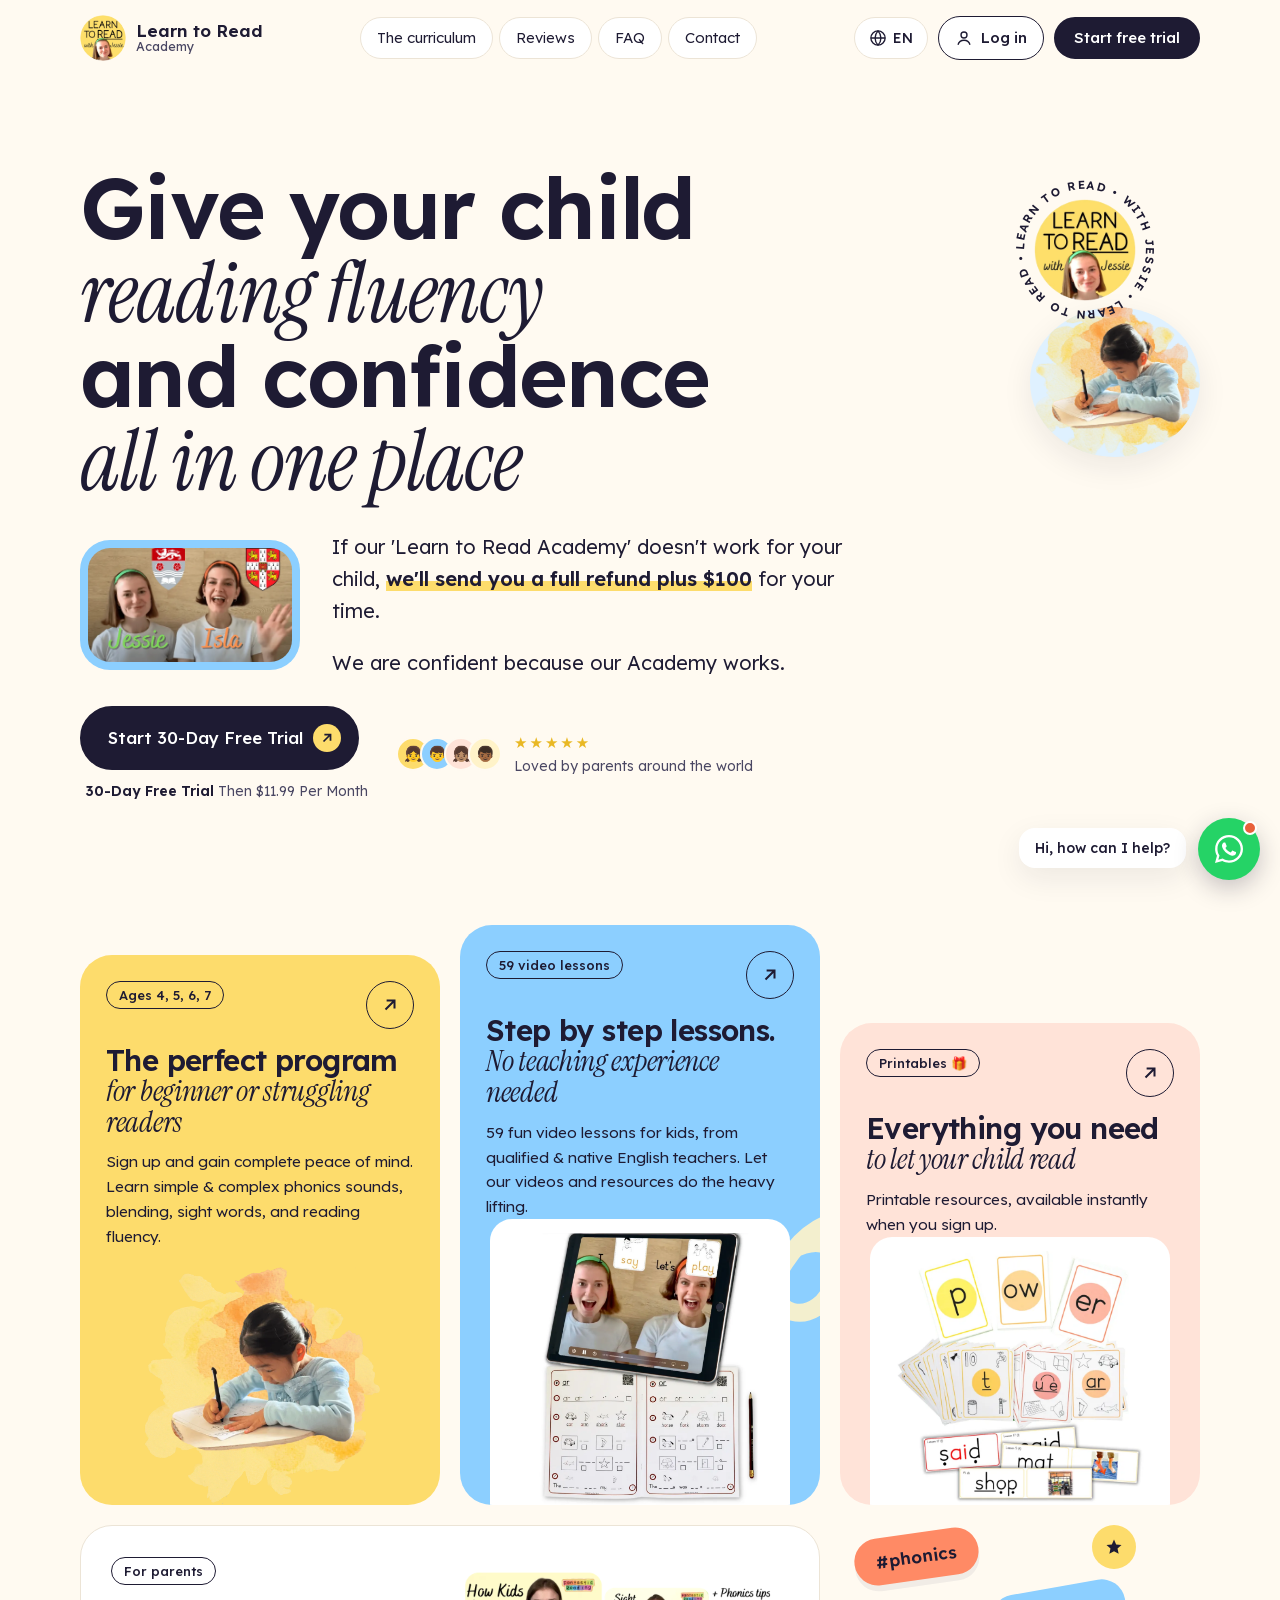
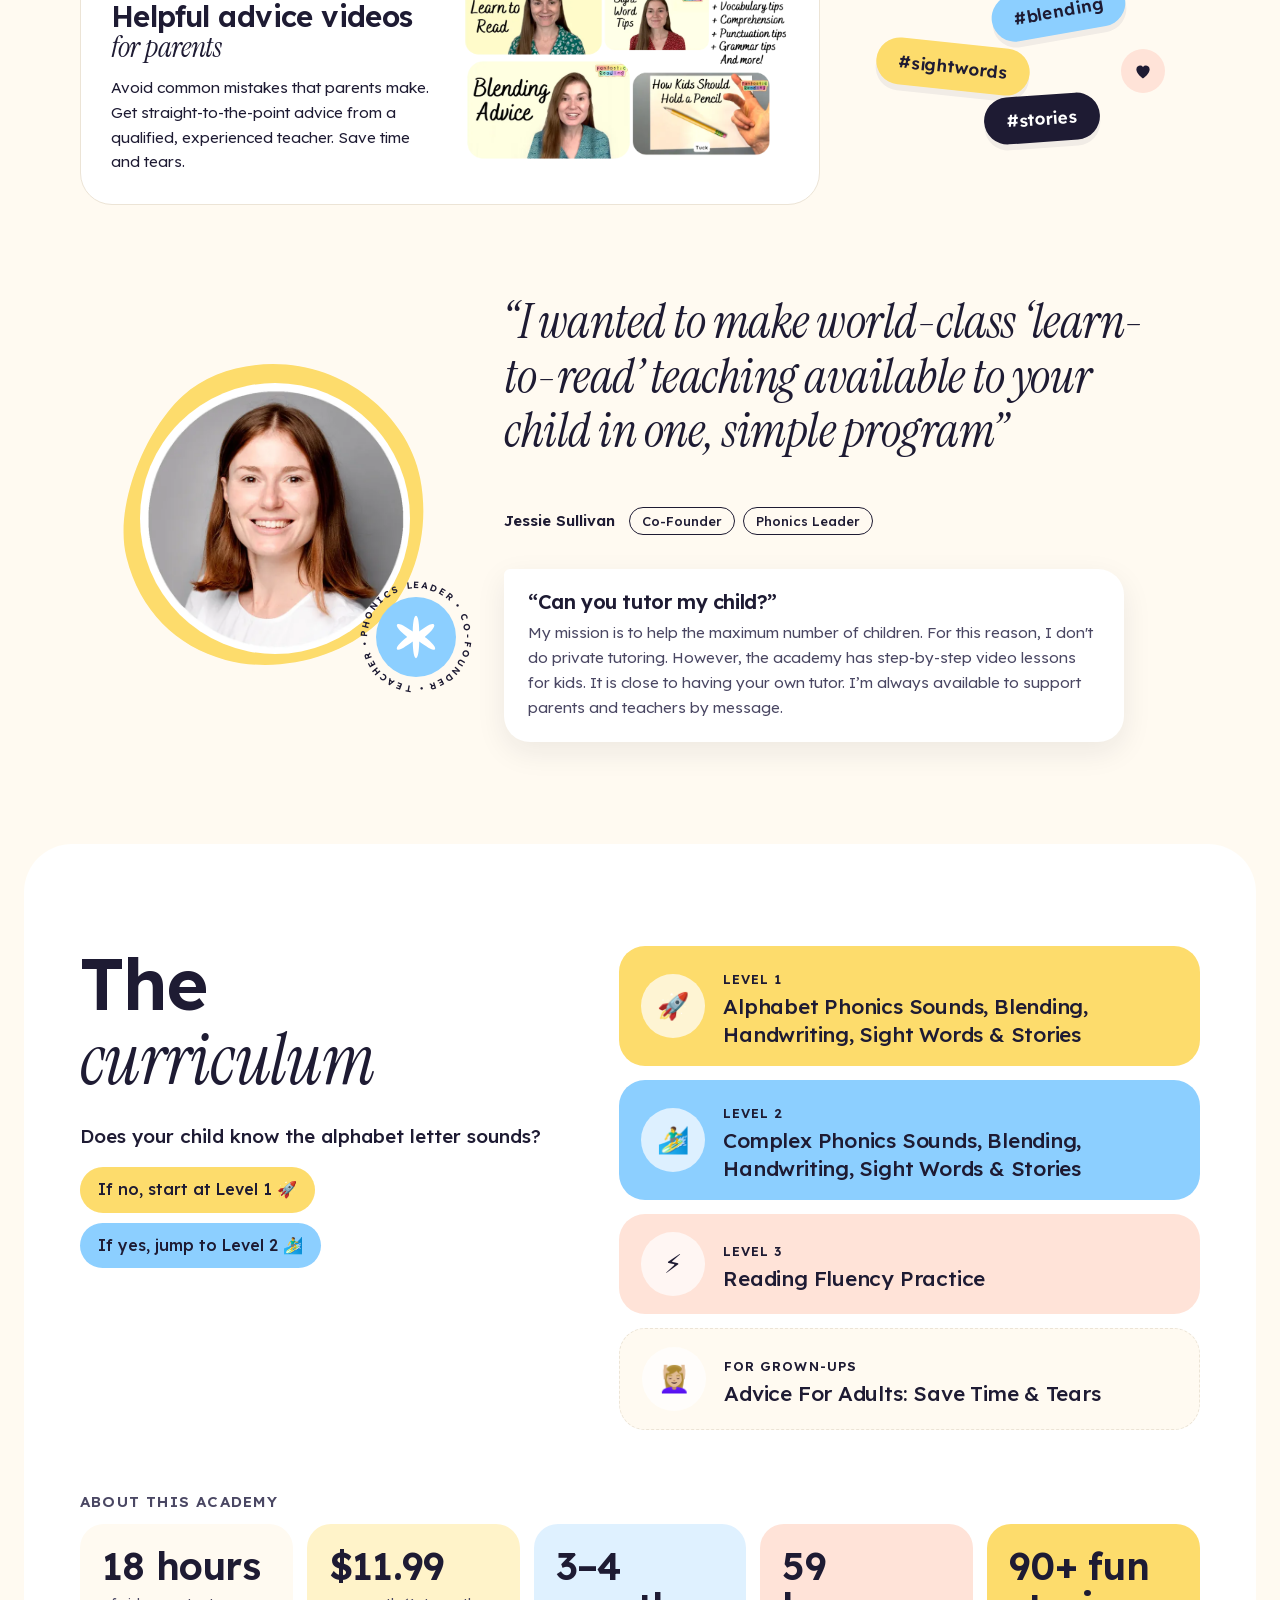
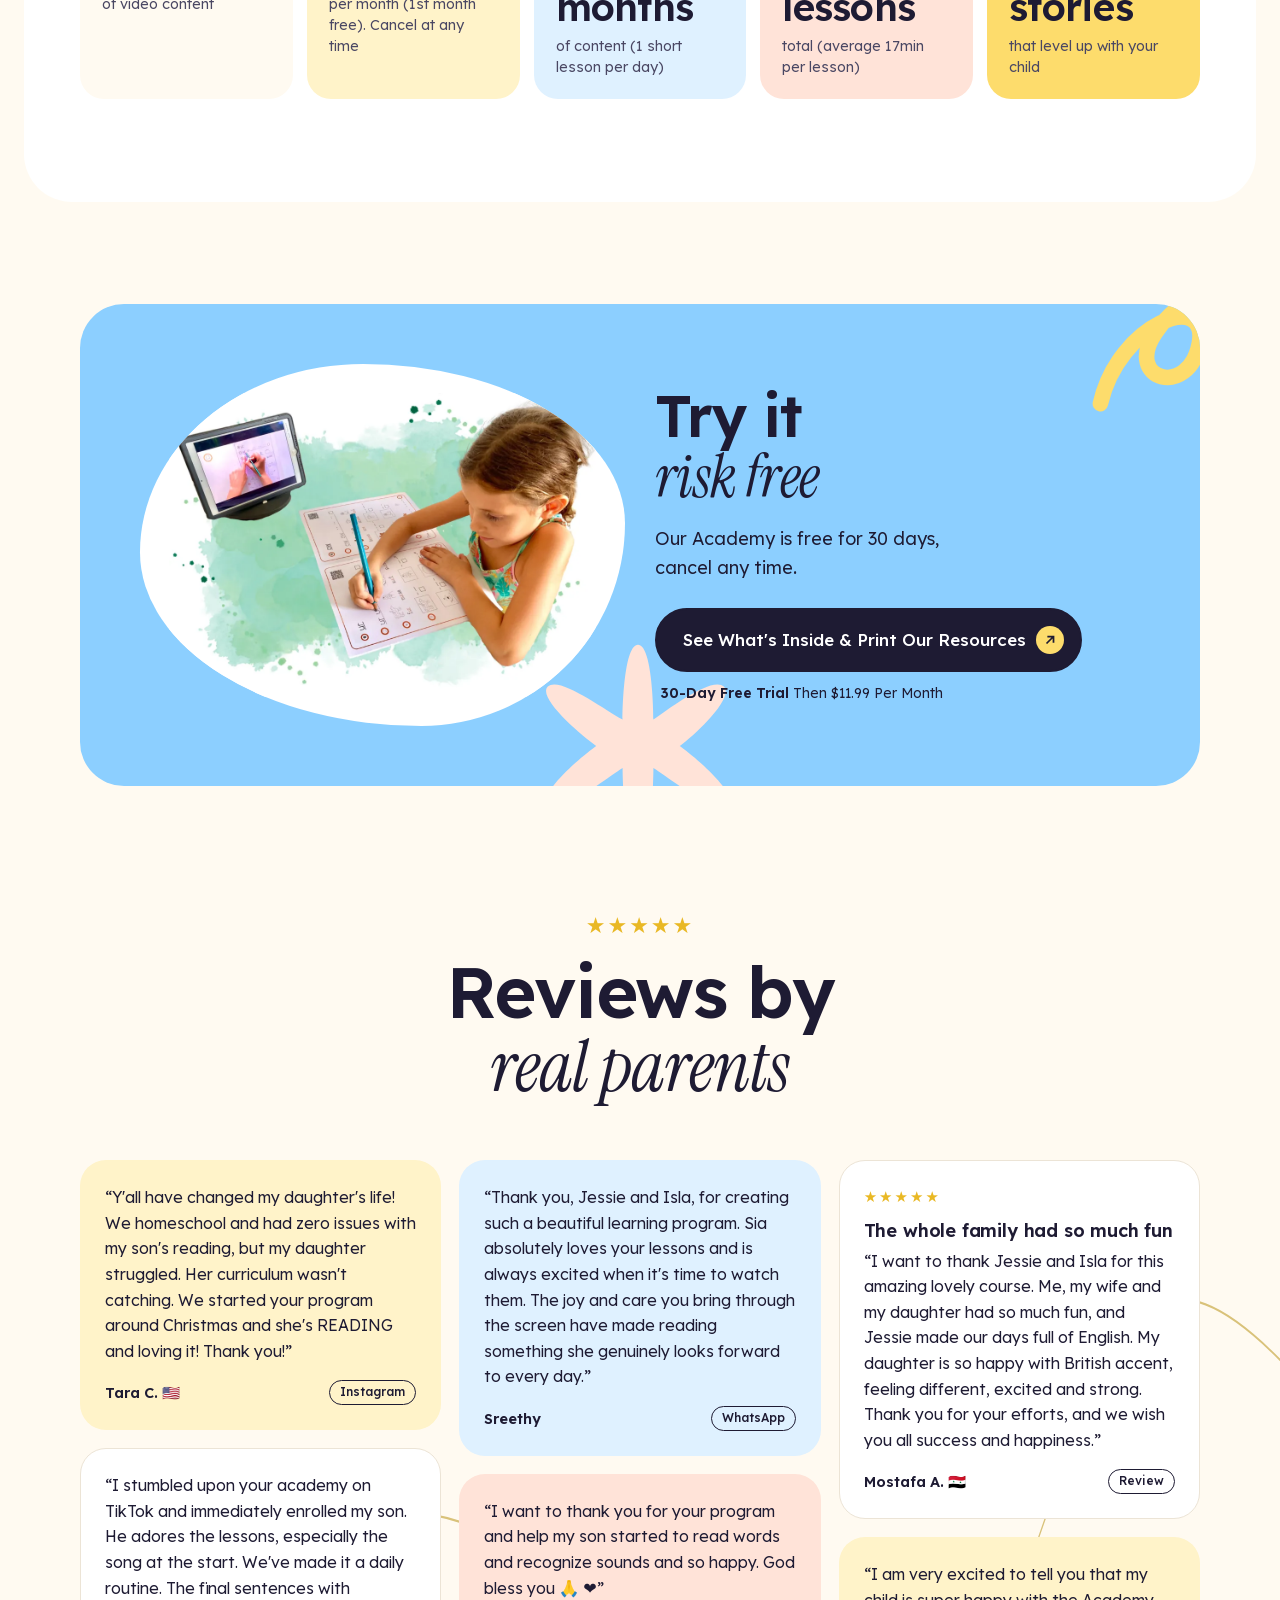
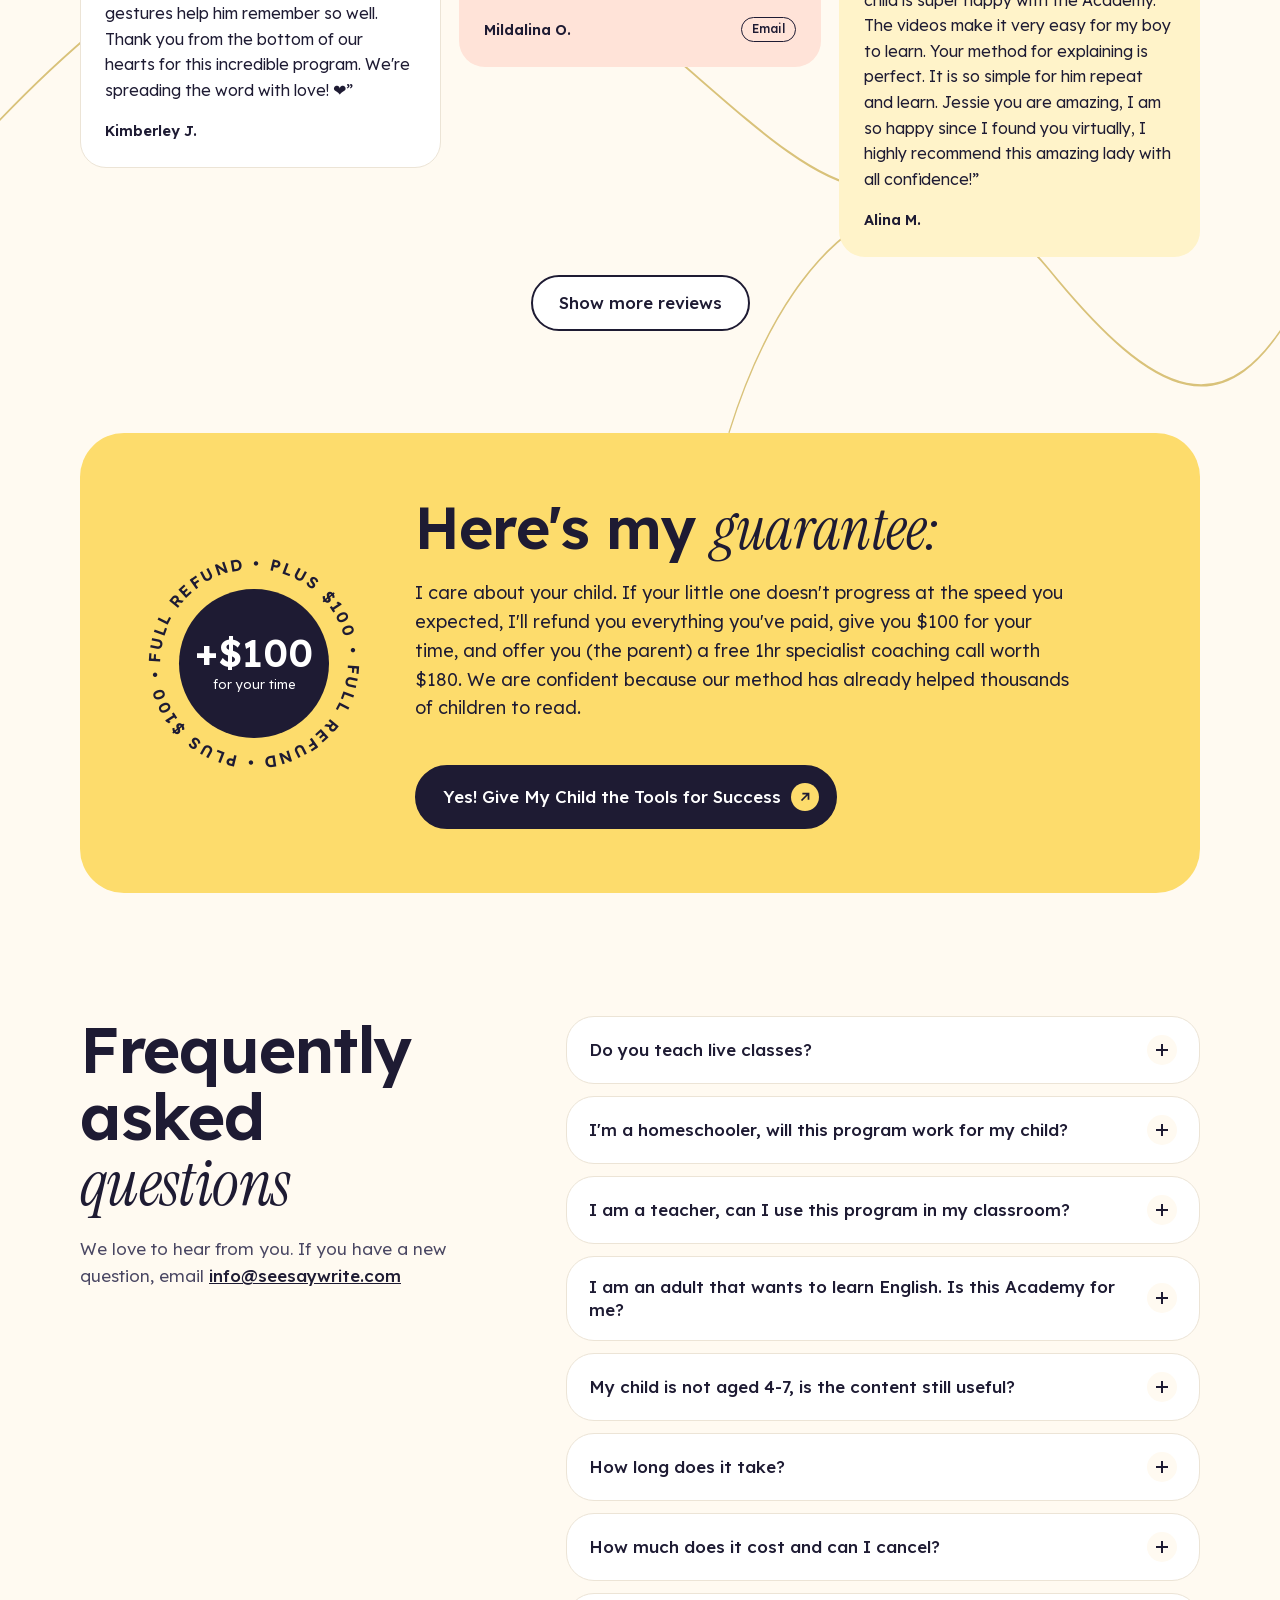
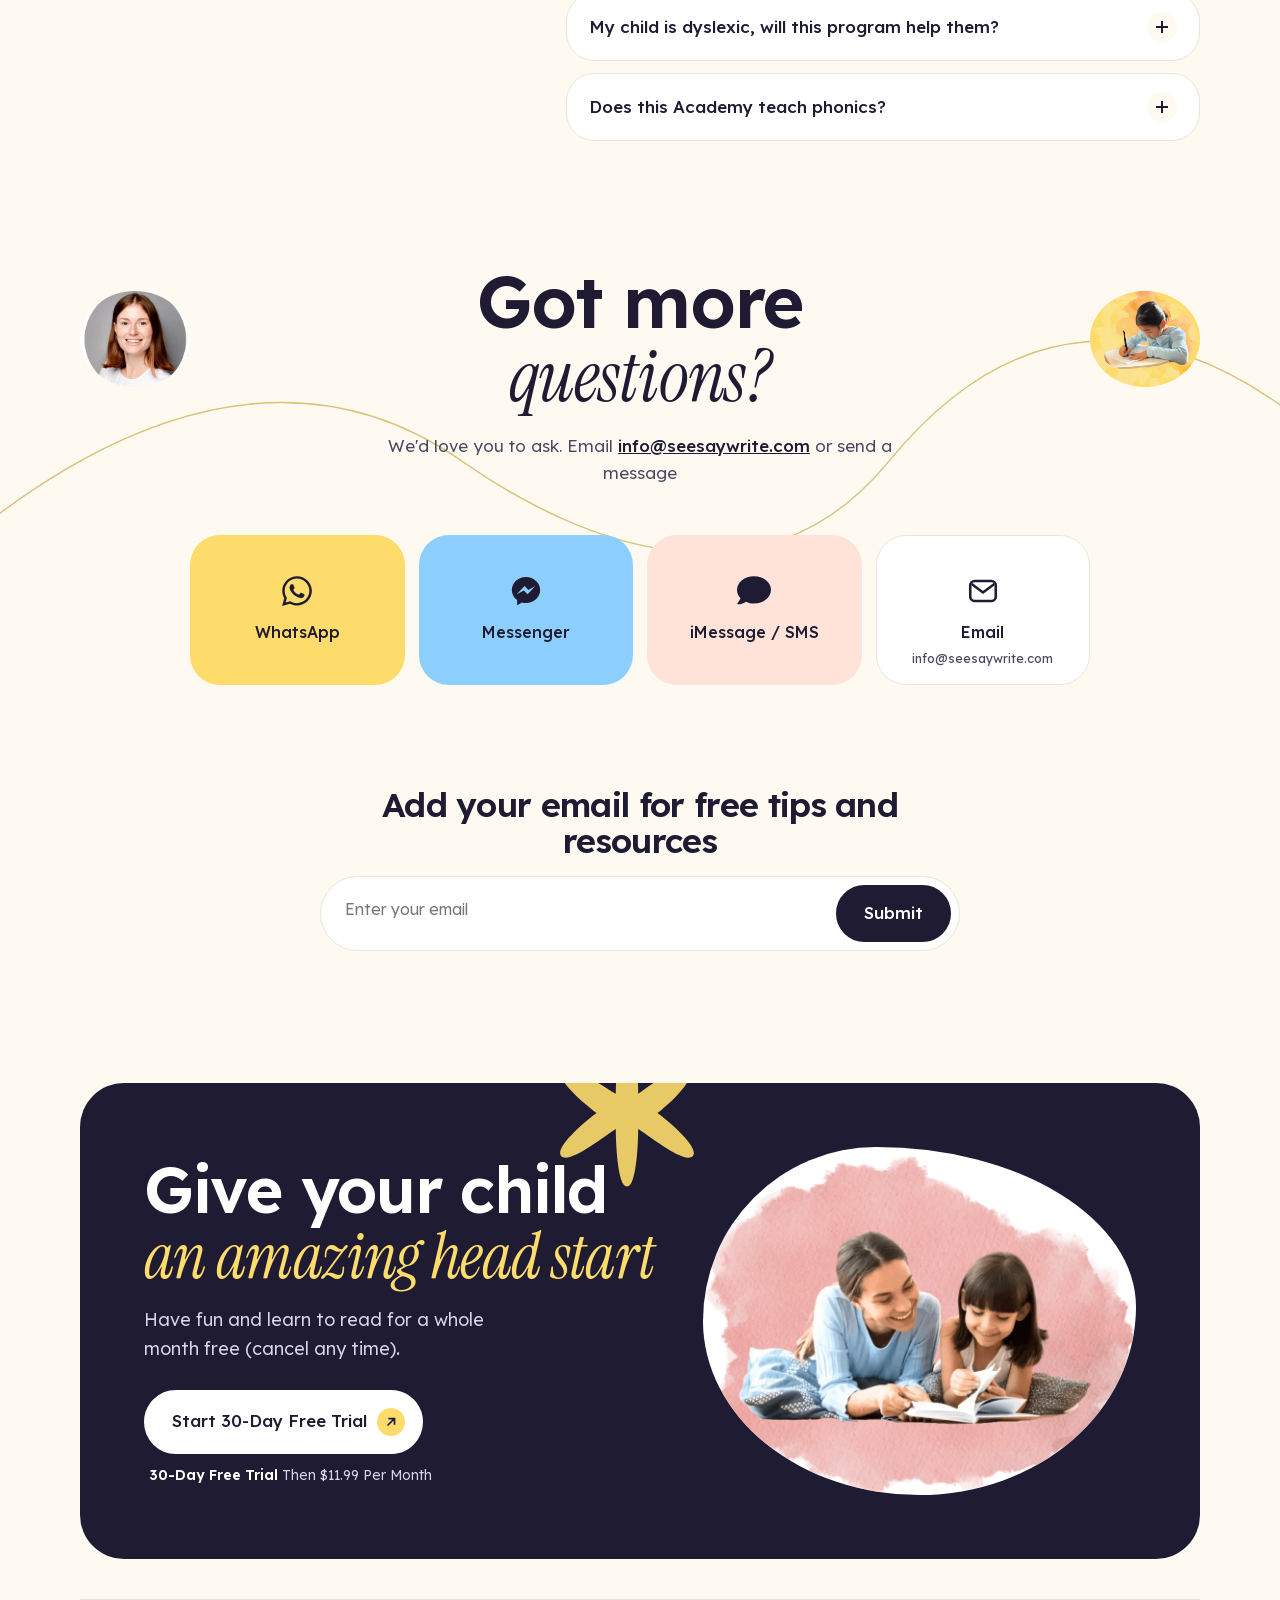
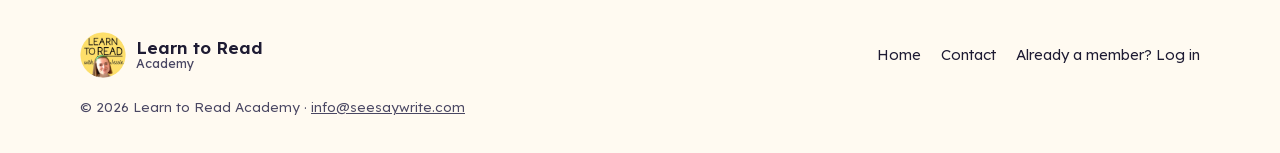
==== index.html @ a4d1771f "Remove the yellow star icon before the hero headline Co-Authored-By: Claude Opus 5.5 <noreply@anthro" ====
<!doctype html>
<html lang="en" dir="ltr">
<head>
  <meta charset="utf-8">
  <meta name="viewport" content="width=device-width, initial-scale=1, viewport-fit=cover">
  <title>The Learn to Read Academy | Learn to read with Jessie</title>
  <meta name="description" content="Give your child reading fluency and confidence all in one place. Step by step phonics video lessons for ages 4–7. 30-day free trial.">
  <link rel="canonical" href="https://www.learntoreadacademy.com/">
  <meta property="og:type" content="website">
  <meta property="og:site_name" content="Learn to Read Academy">
  <meta property="og:url" content="https://www.learntoreadacademy.com/">
  <meta property="og:title" content="The Learn to Read Academy">
  <meta property="og:description" content="Give your child reading fluency and confidence all in one place. 30-day free trial.">
  <meta property="og:image" content="https://www.learntoreadacademy.com/assets/img/og.png">
  <meta name="twitter:card" content="summary_large_image">
  <meta name="theme-color" content="#fddc6c">
  <link rel="icon" href="favicon.ico" sizes="any">
  <link rel="icon" href="assets/favicon-32.png" type="image/png" sizes="32x32">
  <link rel="icon" href="assets/favicon-64.png" type="image/png" sizes="64x64">
  <link rel="apple-touch-icon" href="assets/img/logo-180.png">

  <link rel="preconnect" href="https://fonts.googleapis.com">
  <link rel="preconnect" href="https://fonts.gstatic.com" crossorigin>
  <link rel="preload" href="assets/fonts/lexend-latin.woff2" as="font" type="font/woff2" crossorigin>
  <link rel="preload" href="assets/fonts/instrument-serif-latin-italic.woff2" as="font" type="font/woff2" crossorigin>
  <link rel="stylesheet" href="assets/css/fonts.css">
  <script>
    /* Hide the big headline for a moment until its fonts are ready, so it doesn't jump (max 1.2s). */
    (function () {
      var d = document.documentElement;
      if (!document.fonts || !document.fonts.load) return;
      d.classList.add("fonts-loading");
      var done = function () { d.classList.remove("fonts-loading"); };
      Promise.all([document.fonts.load('600 40px "Lexend"'), document.fonts.load('italic 400 40px "Instrument Serif"')]).then(done, done);
      setTimeout(done, 1200);
    })();
  </script>
  <link rel="stylesheet" href="assets/css/style.css">

  <script type="application/ld+json">
  {
    "@context": "https://schema.org",
    "@type": "Course",
    "name": "The Learn to Read Academy",
    "description": "Step by step phonics video lessons for beginner or struggling readers aged 4 to 7.",
    "provider": { "@type": "Organization", "name": "Learn to Read Academy", "sameAs": "https://www.learntoreadacademy.com" },
    "inLanguage": "en"
  }
  </script>

  <!-- Tolstoy video pop-up (same app key as on Thinkific) -->
  <script>window.tolstoyAppKey = "fcb0cee2-aa79-4c40-9593-32331de65729";</script>
  <script type="module" async src="https://widget.gotolstoy.com/we/widget.js"></script>
  <script type="text/javascript" nomodule async src="https://widget.gotolstoy.com/widget/widget.js"></script>
  <script type="module" src="https://play.gotolstoy.com/widget-v2/widget.js"></script>

  <script src="assets/js/i18n.js"></script>
</head>
<body>
  <a class="skip-link" href="#main" data-i18n="nav.skip">Skip to main content</a>

  <!-- ===================== HEADER ===================== -->
  <header class="site-header" id="top">
    <div class="wrap header-row">
      <a class="brand" href="./" aria-label="Learn to Read Academy, home">
        <img src="assets/img/logo.webp" alt="" width="46" height="46">
        <span class="brand-text">Learn to Read<small>Academy</small></span>
      </a>

      <nav class="main-nav" aria-label="Main">
        <a href="#curriculum" data-i18n="nav.curriculum">The curriculum</a>
        <a href="#reviews" data-i18n="nav.reviews">Reviews</a>
        <a href="#faq" data-i18n="nav.faq">FAQ</a>
        <a href="contact/" data-i18n="nav.contact">Contact</a>
      </nav>

      <div class="header-actions">
        <div class="lang" data-lang-picker>
          <button class="lang-btn" type="button" aria-haspopup="true" aria-expanded="false" aria-label="Change language">
            <svg viewBox="0 0 24 24" fill="none" stroke="currentColor" stroke-width="1.8" aria-hidden="true"><circle cx="12" cy="12" r="9.5"/><path d="M2.5 12h19M12 2.5c2.6 2.8 3.9 6 3.9 9.5s-1.3 6.7-3.9 9.5c-2.6-2.8-3.9-6-3.9-9.5s1.3-6.7 3.9-9.5z"/></svg>
            <span data-lang-current>EN</span>
          </button>
          <ul class="lang-menu" role="menu"></ul>
        </div>
        <a class="login-link" href="https://learntoreadacademy.thinkific.com/courses/take/learntoread" title="Already a member? Log in to your lessons">
          <svg viewBox="0 0 24 24" fill="none" stroke="currentColor" stroke-width="1.8" aria-hidden="true"><circle cx="12" cy="8" r="4"/><path d="M4 21c1.2-4 4.3-6 8-6s6.8 2 8 6"/></svg>
          <span data-i18n="nav.login">Log in</span>
        </a>
        <a class="btn btn-primary btn-sm btn-trial-header" href="https://learntoreadacademy.thinkific.com/cart/add_product/2456921?price_id=3251077" data-i18n="nav.trial">Start free trial</a>
        <button class="menu-toggle" type="button" aria-expanded="false" aria-controls="drawer" aria-label="Menu">
          <svg viewBox="0 0 24 24" fill="none" stroke="currentColor" stroke-width="2" stroke-linecap="round" aria-hidden="true"><path d="M4 7h16M4 12h16M4 17h10"/></svg>
        </button>
      </div>
    </div>
    <div class="drawer" id="drawer">
      <nav aria-label="Mobile">
        <a href="#curriculum" data-i18n="nav.curriculum">The curriculum</a>
        <a href="#reviews" data-i18n="nav.reviews">Reviews</a>
        <a href="#faq" data-i18n="nav.faq">FAQ</a>
        <a href="contact/" data-i18n="nav.contact">Contact</a>
        <a href="https://learntoreadacademy.thinkific.com/courses/take/learntoread" data-i18n="nav.loginLong">Already a member? Log in</a>
      </nav>
      <a class="btn btn-primary" href="https://learntoreadacademy.thinkific.com/cart/add_product/2456921?price_id=3251077" data-i18n="cta.trial">Start 30-Day Free Trial</a>
    </div>
  </header>

  <main id="main">
    <!-- ===================== HERO ===================== -->
    <section class="hero">
      <div class="wrap">
        <div class="hero-grid">
          <h1><span data-i18n-html="hero.title"><span class="line">Give your child</span> <span class="line"><em>reading fluency</em></span> <span class="line">and confidence</span> <span class="line"><em>all in one place</em></span></span></h1>
          <div class="hero-side">
            <div class="badge-rotate" aria-hidden="true">
              <svg class="ring" viewBox="0 0 150 150"><defs><path id="ringA" d="M75,75 m-61,0 a61,61 0 1,1 122,0 a61,61 0 1,1 -122,0"/></defs><text><textPath href="#ringA" textLength="380">Learn to read • with Jessie • Learn to read •</textPath></text></svg>
              <div class="core"><img src="assets/img/logo.webp" alt="" width="102" height="102"></div>
            </div>
            <div class="photo-oval"><img src="assets/img/girl-writing.webp" alt="" width="170" height="150" loading="lazy"></div>
          </div>
        </div>

        <div class="hero-intro">
          <div class="vsl-pill photo-only">
            <span class="inner"><img src="assets/img/jessie-isla.webp" alt="Jessie and Isla, your child's reading teachers" width="900" height="531"></span>
          </div>
          <div class="lead">
            <p data-i18n-html="hero.guarantee">If our 'Learn to Read Academy' doesn't work for your child, <strong>we'll send you a full refund plus $100</strong> for your time.</p>
            <p data-i18n="hero.confident">We are confident because our Academy works.</p>
          </div>
        </div>

        <div class="hero-cta">
          <div class="cta-block">
            <a class="btn btn-primary" href="https://learntoreadacademy.thinkific.com/cart/add_product/2456921?price_id=3251077">
              <span data-i18n="cta.trial">Start 30-Day Free Trial</span>
              <span class="arrow" aria-hidden="true"><svg viewBox="0 0 16 16" fill="none" stroke="currentColor" stroke-width="2"><path d="M4 12L12 4M5 4h7v7"/></svg></span>
            </a>
            <span class="cta-note" data-i18n-html="cta.price"><strong>30-Day Free Trial</strong> Then $11.99 Per Month</span>
          </div>
          <div class="trust">
            <div class="faces" aria-hidden="true"><span style="background:var(--sun)">👧</span><span style="background:var(--sky)">👦</span><span style="background:var(--coral-pale)">👧🏽</span><span style="background:var(--sun-pale)">👦🏾</span></div>
            <div><span class="stars" aria-label="5 stars">★★★★★</span><br><span data-i18n="hero.trust">Loved by parents around the world</span></div>
          </div>
        </div>
      </div>
    </section>

    <!-- ===================== FEATURES ===================== -->
    <section class="features" aria-label="What you get">
      <div class="wrap">
        <div class="cards">
          <article class="card card-sun">
            <div class="card-top">
              <span class="pill" data-i18n="cards.c1.pill">Ages 4, 5, 6, 7</span>
              <a class="circle-link" href="https://learntoreadacademy.thinkific.com/cart/add_product/2456921?price_id=3251077" aria-label="Start 30-Day Free Trial"><svg viewBox="0 0 16 16" fill="none" stroke="currentColor" stroke-width="1.8"><path d="M4 12L12 4M5 4h7v7"/></svg></a>
            </div>
            <div class="card-body">
              <h3 data-i18n-html="cards.c1.title">The perfect program <em>for beginner or struggling readers</em></h3>
              <p data-i18n="cards.c1.text">Sign up and gain complete peace of mind. Learn simple &amp; complex phonics sounds, blending, sight words, and reading fluency.</p>
            </div>
            <div class="card-img"><img src="assets/img/girl-writing.webp" alt="A girl practising her writing" width="300" height="300" loading="lazy" style="width:78%"></div>
          </article>

          <article class="card card-sky">
            <div class="card-top">
              <span class="pill" data-i18n="cards.c2.pill">59 video lessons</span>
              <a class="circle-link" href="https://learntoreadacademy.thinkific.com/cart/add_product/2456921?price_id=3251077" aria-label="Start 30-Day Free Trial"><svg viewBox="0 0 16 16" fill="none" stroke="currentColor" stroke-width="1.8"><path d="M4 12L12 4M5 4h7v7"/></svg></a>
            </div>
            <svg class="shape" viewBox="0 0 100 100" style="width:150px;inset-inline-end:-40px;bottom:150px;opacity:.9" aria-hidden="true"><path d="M8 92 C 22 30, 92 4, 84 46 S 26 74, 50 38 S 96 14, 98 4" fill="none" stroke="#fff3c9" stroke-width="12" stroke-linecap="round"/></svg>
            <div class="card-body">
              <h3 data-i18n-html="cards.c2.title">Step by step lessons. <em>No teaching experience needed</em></h3>
              <p data-i18n="cards.c2.text">59 fun video lessons for kids, from qualified &amp; native English teachers. Let our videos and resources do the heavy lifting.</p>
            </div>
            <div class="card-img framed"><img src="assets/img/product-ipad.webp" alt="A video lesson on an iPad with a printable workbook" width="320" height="320" loading="lazy" style="width:86%"></div>
          </article>

          <article class="card card-coral">
            <div class="card-top">
              <span class="pill" data-i18n="cards.c3.pill">Printables 🎁</span>
              <a class="circle-link" href="https://learntoreadacademy.thinkific.com/cart/add_product/2456921?price_id=3251077" aria-label="Start 30-Day Free Trial"><svg viewBox="0 0 16 16" fill="none" stroke="currentColor" stroke-width="1.8"><path d="M4 12L12 4M5 4h7v7"/></svg></a>
            </div>
            <div class="card-body">
              <h3 data-i18n-html="cards.c3.title">Everything you need <em>to let your child read</em></h3>
              <p data-i18n="cards.c3.text">Printable resources, available instantly when you sign up.</p>
            </div>
            <div class="card-img framed"><img src="assets/img/printables.webp" alt="Printable phonics flashcards" width="300" height="280" loading="lazy" style="width:82%"></div>
          </article>

          <article class="card card-wide">
            <div class="card-body">
              <span class="pill" data-i18n="cards.c4.pill">For parents</span>
              <h3 data-i18n-html="cards.c4.title">Helpful advice videos <em>for parents</em></h3>
              <p data-i18n="cards.c4.text">Avoid common mistakes that parents make. Get straight-to-the-point advice from a qualified, experienced teacher. Save time and tears.</p>
            </div>
            <div class="card-img"><img src="assets/img/parent-videos.webp" alt="Advice videos for parents from Jessie" width="460" height="270" loading="lazy"></div>
          </article>

          <div class="tags-panel" aria-hidden="true">
            <div class="tag-cloud">
              <span class="tag" style="background:var(--coral);top:8px;inset-inline-start:4%;transform:rotate(-8deg)" data-i18n="tags.phonics">#phonics</span>
              <span class="tag" style="background:var(--sky);top:62px;inset-inline-start:42%;transform:rotate(-10deg)" data-i18n="tags.blending">#blending</span>
              <span class="tag" style="background:var(--sun);top:118px;inset-inline-start:10%;transform:rotate(6deg)" data-i18n="tags.sight">#sightwords</span>
              <span class="tag" style="background:var(--ink);color:#fff;top:170px;inset-inline-start:40%;transform:rotate(-4deg)" data-i18n="tags.stories">#stories</span>
              <span class="dot" style="background:var(--sun);top:0;inset-inline-start:70%"><svg viewBox="0 0 24 24"><path d="M12 3l2.6 6 6.4.6-4.8 4.3 1.4 6.3L12 17l-5.6 3.2 1.4-6.3L3 9.6 9.4 9z" fill="#1e1b33"/></svg></span>
              <span class="dot" style="background:var(--coral-pale);top:124px;inset-inline-start:78%"><svg viewBox="0 0 24 24"><path d="M12 21s-8-5-8-11a4.5 4.5 0 0 1 8-2.8A4.5 4.5 0 0 1 20 10c0 6-8 11-8 11z" fill="#1e1b33"/></svg></span>
            </div>
          </div>
        </div>
      </div>
    </section>

    <!-- ===================== JESSIE ===================== -->
    <section class="section" style="padding-top:20px" aria-label="A word from Jessie">
      <div class="wrap">
        <div class="quote-wrap">
          <div class="quote-photo">
            <svg class="blob" viewBox="0 0 200 200" aria-hidden="true"><path fill="#fddc6c" d="M44 26c22-20 58-24 86-14s52 34 58 64-2 66-26 88-62 30-92 22S18 156 10 124 22 46 44 26z"/></svg>
            <img src="assets/img/jessie.webp" alt="Jessie Sullivan" width="300" height="300" loading="lazy">
            <div class="badge-rotate" aria-hidden="true">
              <svg class="ring" viewBox="0 0 150 150"><defs><path id="ringB" d="M75,75 m-61,0 a61,61 0 1,1 122,0 a61,61 0 1,1 -122,0"/></defs><text><textPath href="#ringB" textLength="380">Phonics leader • Co-founder • Teacher •</textPath></text></svg>
              <div class="core"><svg viewBox="0 0 100 100" width="46" height="46"><path d="M50 4c6 0 7 26 7 34 7-5 27-20 32-15s-13 22-20 27c7 5 27 22 22 27s-26-12-34-17c0 8-1 36-7 36s-7-28-7-36c-8 5-29 22-34 17s15-22 22-27C24 45 4 28 9 23s25 10 34 15c0-8 1-34 7-34z" fill="#fff"/></svg></div>
            </div>
          </div>
          <div>
            <blockquote>
              <p data-i18n="quote.text">“I wanted to make world-class ‘learn-to-read’ teaching available to your child in one, simple program”</p>
              <footer><strong>Jessie Sullivan</strong><span class="pill" data-i18n="quote.role1">Co-Founder</span><span class="pill" data-i18n="quote.role2">Phonics Leader</span></footer>
            </blockquote>
            <div class="bubble-card">
              <h3 data-i18n="tutor.q">“Can you tutor my child?”</h3>
              <p data-i18n="tutor.a">My mission is to help the maximum number of children. For this reason, I don't do private tutoring. However, the academy has step-by-step video lessons for kids. It is close to having your own tutor. I’m always available to support parents and teachers by message.</p>
            </div>
          </div>
        </div>
      </div>
    </section>

    <!-- ===================== CURRICULUM ===================== -->
    <section class="section curriculum" id="curriculum">
      <div class="wrap">
        <div class="curr-grid">
          <div>
            <div class="section-head start">
              <h2 data-i18n-html="curr.title">The <em>curriculum</em></h2>
            </div>
            <p class="choose" data-i18n="curr.question">Does your child know the alphabet letter sounds?</p>
            <div class="choose-chips">
              <span style="background:var(--sun)" data-i18n="curr.no">If no, start at Level 1 🚀</span>
              <span style="background:var(--sky)" data-i18n="curr.yes">If yes, jump to Level 2 🏄‍♂️</span>
            </div>
          </div>
          <ol class="levels" style="list-style:none;margin:0;padding:0">
            <li class="level level-1"><span class="emoji" aria-hidden="true">🚀</span><div><span class="lvl" data-i18n="curr.l1.tag">Level 1</span><h3 data-i18n="curr.l1">Alphabet Phonics Sounds, Blending, Handwriting, Sight Words &amp; Stories</h3></div></li>
            <li class="level level-2"><span class="emoji" aria-hidden="true">🏄‍♂️</span><div><span class="lvl" data-i18n="curr.l2.tag">Level 2</span><h3 data-i18n="curr.l2">Complex Phonics Sounds, Blending, Handwriting, Sight Words &amp; Stories</h3></div></li>
            <li class="level level-3"><span class="emoji" aria-hidden="true">⚡️</span><div><span class="lvl" data-i18n="curr.l3.tag">Level 3</span><h3 data-i18n="curr.l3">Reading Fluency Practice</h3></div></li>
            <li class="level level-4"><span class="emoji" aria-hidden="true">💆🏼‍♀️</span><div><span class="lvl" data-i18n="curr.l4.tag">For grown-ups</span><h3 data-i18n="curr.l4">Advice For Adults: Save Time &amp; Tears</h3></div></li>
          </ol>
        </div>

        <h3 class="stats-title" style="margin-top:clamp(40px,5vw,64px)" data-i18n="about.title">About this Academy</h3>
        <div class="stats" style="margin-top:0">
          <div class="stat"><b data-i18n="about.s1.big">18 hours</b><span data-i18n="about.s1.small">of video content</span></div>
          <div class="stat" style="background:var(--sun-pale)"><b data-i18n="about.s2.big">$11.99</b><span data-i18n="about.s2.small">per month (1st month free). Cancel at any time</span></div>
          <div class="stat" style="background:var(--sky-pale)"><b data-i18n="about.s3.big">3–4 months</b><span data-i18n="about.s3.small">of content (1 short lesson per day)</span></div>
          <div class="stat" style="background:var(--coral-pale)"><b data-i18n="about.s4.big">59 lessons</b><span data-i18n="about.s4.small">total (average 17min per lesson)</span></div>
          <div class="stat" style="background:var(--sun)"><b data-i18n="about.s5.big">90+ fun stories</b><span data-i18n="about.s5.small">that level up with your child</span></div>
        </div>
      </div>
    </section>

    <!-- ===================== RISK-FREE BANNER ===================== -->
    <section class="section">
      <div class="wrap">
        <div class="banner">
          <svg class="shape" viewBox="0 0 100 100" style="width:220px;inset-inline-start:40%;bottom:-70px" aria-hidden="true"><path d="M50 4c6 0 7 26 7 34 7-5 27-20 32-15s-13 22-20 27c7 5 27 22 22 27s-26-12-34-17c0 8-1 36-7 36s-7-28-7-36c-8 5-29 22-34 17s15-22 22-27C24 45 4 28 9 23s25 10 34 15c0-8 1-34 7-34z" fill="#ffe3d8"/></svg>
          <svg class="shape" viewBox="0 0 100 100" style="width:130px;inset-inline-end:-20px;top:-20px" aria-hidden="true"><path d="M8 92 C 22 30, 92 4, 84 46 S 26 74, 50 38 S 96 14, 98 4" fill="none" stroke="#fddc6c" stroke-width="12" stroke-linecap="round"/></svg>
          <div class="banner-img">
            <div class="mask"><img src="assets/img/girl-tablet.webp" alt="A girl doing a printable worksheet while watching a lesson" width="480" height="340" loading="lazy"></div>
          </div>
          <div>
            <h2 data-i18n-html="risk.title">Try it <em>risk free</em></h2>
            <p data-i18n="risk.text">Our Academy is free for 30 days, cancel any time.</p>
            <div class="cta-block">
              <a class="btn btn-primary" href="https://learntoreadacademy.thinkific.com/cart/add_product/2456921?price_id=3251077">
                <span data-i18n="risk.cta">See What's Inside &amp; Print Our Resources</span>
                <span class="arrow" aria-hidden="true"><svg viewBox="0 0 16 16" fill="none" stroke="currentColor" stroke-width="2"><path d="M4 12L12 4M5 4h7v7"/></svg></span>
              </a>
              <span class="cta-note" data-i18n-html="cta.price"><strong>30-Day Free Trial</strong> Then $11.99 Per Month</span>
            </div>
          </div>
        </div>
      </div>
    </section>

    <!-- ===================== REVIEWS ===================== -->
    <section class="section has-thread" id="reviews" style="padding-top:20px">
      <svg class="thread" viewBox="0 0 1440 700" preserveAspectRatio="none" aria-hidden="true"><path d="M-20 520 C 220 380, 420 340, 640 420 S 1000 640, 1120 470 S 1260 180, 1460 300"/><path d="M820 700 C 900 560, 1060 520, 1180 600 S 1380 700, 1460 620"/></svg>
      <div class="wrap">
        <div class="section-head">
          <span class="stars" style="font-size:22px" aria-label="5 stars">★★★★★</span>
          <h2 data-i18n-html="reviews.title" style="margin-top:10px">Reviews by <em>real parents</em></h2>
        </div>

        <div class="reviews-grid" id="reviewsGrid">
          <article class="review">
            <p>“Y'all have changed my daughter's life! We homeschool and had zero issues with my son's reading, but my daughter struggled. Her curriculum wasn't catching. We started your program around Christmas and she's READING and loving it! Thank you!”</p>
            <footer><strong>Tara C. 🇺🇸</strong><span class="pill via">Instagram</span></footer>
          </article>
          <article class="review">
            <p>“I stumbled upon your academy on TikTok and immediately enrolled my son. He adores the lessons, especially the song at the start. We've made it a daily routine. The final sentences with gestures help him remember so well. Thank you from the bottom of our hearts for this incredible program. We're spreading the word with love! ❤️”</p>
            <footer><strong>Kimberley J.</strong></footer>
          </article>
          <article class="review">
            <p>“Thank you, Jessie and Isla, for creating such a beautiful learning program. Sia absolutely loves your lessons and is always excited when it's time to watch them. The joy and care you bring through the screen have made reading something she genuinely looks forward to every day.”</p>
            <footer><strong>Sreethy</strong><span class="pill via">WhatsApp</span></footer>
          </article>
          <article class="review">
            <p>“I want to thank you for your program and help my son started to read words and recognize sounds and so happy. God bless you 🙏 ❤️”</p>
            <footer><strong>Mildalina O.</strong><span class="pill via">Email</span></footer>
          </article>
          <article class="review">
            <span class="stars" aria-label="5 stars">★★★★★</span>
            <h3>The whole family had so much fun</h3>
            <p>“I want to thank Jessie and Isla for this amazing lovely course. Me, my wife and my daughter had so much fun, and Jessie made our days full of English. My daughter is so happy with British accent, feeling different, excited and strong. Thank you for your efforts, and we wish you all success and happiness.”</p>
            <footer><strong>Mostafa A. 🇸🇾</strong><span class="pill via">Review</span></footer>
          </article>
          <article class="review">
            <p>“I am very excited to tell you that my child is super happy with the Academy. The videos make it very easy for my boy to learn. Your method for explaining is perfect. It is so simple for him repeat and learn. Jessie you are amazing, I am so happy since I found you virtually, I highly recommend this amazing lady with all confidence!”</p>
            <footer><strong>Alina M.</strong></footer>
          </article>
          <article class="review extra">
            <p>“I'm a parent and find the content extremely valuable for my 6-year-old daughter, who isn't reading independently yet. The materials are fantastic and very engaging for her. She has been making really good progress after watching the videos. I would definitely recommend it to my friends and other mothers with young children.”</p>
            <footer><strong>Jacq</strong><span class="pill via">Email</span></footer>
          </article>
          <article class="review extra">
            <span class="stars" aria-label="5 stars">★★★★★</span>
            <h3>Excellent support for parents</h3>
            <p>“I was struggling with my toddler 😫 and found this amazing resource which changed my way of teaching and helped my child to develop her language skills.”</p>
            <footer><strong>Mariyam B.</strong><span class="pill via">Review</span></footer>
          </article>
          <article class="review extra">
            <p>“Very easy to use. Kids love it. Saw a difference in a month after using your content. All of the content is of a high standard. Highly recommend all of them.”</p>
            <footer><strong>Amith Harikaran</strong></footer>
          </article>
          <article class="review extra">
            <p>“We've only been using the program for a couple of weeks and he's already making so much progress. Amazing value for money!”</p>
            <footer><strong>Feroz Khan</strong></footer>
          </article>
          <article class="review extra">
            <p>“Hello from Italy! 🇮🇹 I got your course for my 4 year old daughter. It is amazing! She is learning so much and she loves to watch Jessie and Isla every day.”</p>
            <footer><strong>Zia Ullah</strong></footer>
          </article>
          <article class="review extra">
            <p>“I love these videos! They are short, straight to the point, and very interesting. They teach kids about phonics, letters sounds. They are fun and it's a great excuse to let your child watch videos!”</p>
            <footer><strong>Reema</strong></footer>
          </article>
          <article class="review extra">
            <p>“These little lessons have done wonders for our daughters introduction to phonics, she engages so well with the lessons, they are really helping her get the hang of reading.”</p>
            <footer><strong>Stephen Dale</strong></footer>
          </article>
          <article class="review extra">
            <p>“Its one of the most awesome printables and very easy for the kids to follow. Im very happy to stumble upon Jessie. What more can a mother ask from the teacher. These ladies are my kids guru. Respect to them.”</p>
            <footer><strong>Arthie Viswanathan</strong></footer>
          </article>
          <article class="review extra">
            <p>“Super! A fun way to learn to read in English … (for my son and me)”</p>
            <footer><strong>Silvia Pereda</strong></footer>
          </article>
        </div>
        <div class="reviews-more">
          <button class="btn btn-light" type="button" id="moreReviews" aria-controls="reviewsGrid" aria-expanded="false" data-i18n="reviews.more">Show more reviews</button>
        </div>
        <p class="reviews-note" data-i18n="reviews.note" hidden>Reviews are shown in their original language.</p>
      </div>
    </section>

    <!-- ===================== GUARANTEE ===================== -->
    <section class="section" style="padding-top:0">
      <div class="wrap">
        <div class="guarantee">
          <div class="seal" aria-hidden="true">
            <svg class="ring" viewBox="0 0 150 150"><defs><path id="ringC" d="M75,75 m-64,0 a64,64 0 1,1 128,0 a64,64 0 1,1 -128,0"/></defs><text style="font-size:11px;font-weight:600;letter-spacing:.2em;fill:#1e1b33;font-family:Lexend,sans-serif"><textPath href="#ringC" textLength="398">FULL REFUND • PLUS $100 • FULL REFUND • PLUS $100 •</textPath></text></svg>
            <div class="core"><div><b>+$100</b><span data-i18n="guarantee.seal">for your time</span></div></div>
          </div>
          <div>
            <h2 data-i18n-html="guarantee.title">Here's my <em>guarantee:</em></h2>
            <p data-i18n="guarantee.text">I care about your child. If your little one doesn't progress at the speed you expected, I'll refund you everything you've paid, give you $100 for your time, and offer you (the parent) a free 1hr specialist coaching call worth $180. We are confident because our method has already helped thousands of children to read.</p>
            <a class="btn btn-primary" href="https://learntoreadacademy.thinkific.com/cart/add_product/2456921?price_id=3251077">
              <span data-i18n="guarantee.cta">Yes! Give My Child the Tools for Success</span>
              <span class="arrow" aria-hidden="true"><svg viewBox="0 0 16 16" fill="none" stroke="currentColor" stroke-width="2"><path d="M4 12L12 4M5 4h7v7"/></svg></span>
            </a>
          </div>
        </div>
      </div>
    </section>

    <!-- ===================== FAQ ===================== -->
    <section class="section" id="faq" style="padding-top:20px">
      <div class="wrap faq-grid">
        <div class="section-head start">
          <h2 data-i18n-html="faq.title">Frequently asked <em>questions</em></h2>
          <p data-i18n-html="faq.sub">We love to hear from you. If you have a new question, email <a href="mailto:info@seesaywrite.com">info@seesaywrite.com</a></p>
        </div>
        <div class="faq-list">
          <details><summary><span data-i18n="faq.q1">Do you teach live classes?</span><span class="plus" aria-hidden="true"><svg viewBox="0 0 14 14" stroke="currentColor" stroke-width="2"><path d="M7 1v12M1 7h12"/></svg></span></summary><div class="answer" data-i18n="faq.a1">The academy includes pre-recorded, clear, step-by-step lessons only. When your child follows the steps, it is like having a 1 to 1 tutor.</div></details>
          <details><summary><span data-i18n="faq.q2">I'm a homeschooler, will this program work for my child?</span><span class="plus" aria-hidden="true"><svg viewBox="0 0 14 14" stroke="currentColor" stroke-width="2"><path d="M7 1v12M1 7h12"/></svg></span></summary><div class="answer" data-i18n="faq.a2">Our best reviews are from parents that homeschool their kids. That's because they follow the program consistently and watch my advice videos. If you're a homeschooler, I'm here for you!</div></details>
          <details><summary><span data-i18n="faq.q3">I am a teacher, can I use this program in my classroom?</span><span class="plus" aria-hidden="true"><svg viewBox="0 0 14 14" stroke="currentColor" stroke-width="2"><path d="M7 1v12M1 7h12"/></svg></span></summary><div class="answer" data-i18n="faq.a3">Many schools are using it as a low-cost phonics program. It requires no planning for teachers. Some schools use it for interventions. If you follow the program, your students will learn to read or we will give your money back.</div></details>
          <details><summary><span data-i18n="faq.q4">I am an adult that wants to learn English. Is this Academy for me?</span><span class="plus" aria-hidden="true"><svg viewBox="0 0 14 14" stroke="currentColor" stroke-width="2"><path d="M7 1v12M1 7h12"/></svg></span></summary><div class="answer" data-i18n="faq.a4">The content is made for kids. It is also aimed at beginner readers. However, several adults have used our content to learn to read English. Many parents who speak English as an additional language have improved their reading skills by watching the lessons with their kids. I recommend using the free trial to see if it is for you.</div></details>
          <details><summary><span data-i18n="faq.q5">My child is not aged 4-7, is the content still useful?</span><span class="plus" aria-hidden="true"><svg viewBox="0 0 14 14" stroke="currentColor" stroke-width="2"><path d="M7 1v12M1 7h12"/></svg></span></summary><div class="answer" data-i18n="faq.a5">If your child is aged 8-10 and they cannot yet read and write in English, this Academy is for them. If your child is dyslexic, please read my other FAQ. Children aged 10+ may find the content is too young for them. Children aged 3 have benefited from our academy, but this is a little younger than national averages.</div></details>
          <details><summary><span data-i18n="faq.q6">How long does it take?</span><span class="plus" aria-hidden="true"><svg viewBox="0 0 14 14" stroke="currentColor" stroke-width="2"><path d="M7 1v12M1 7h12"/></svg></span></summary><div class="answer" data-i18n="faq.a6">We recommend your child completes one short lesson every day at the same time (kids love routine and consistency). If you follow this advice, a complete beginner reader will complete the whole academy within 3–4 months. However, every child is different and it's normal to return to some old lessons for revision and practice. Younger children (aged 4) will need more revision than older children (aged 6).</div></details>
          <details><summary><span data-i18n="faq.q7">How much does it cost and can I cancel?</span><span class="plus" aria-hidden="true"><svg viewBox="0 0 14 14" stroke="currentColor" stroke-width="2"><path d="M7 1v12M1 7h12"/></svg></span></summary><div class="answer" data-i18n="faq.a7">The first month is free, then after that it is $11.99 per month until you cancel. You can cancel at any time. It is very easy, and if you have any problems, we will help you cancel straight away.</div></details>
          <details><summary><span data-i18n="faq.q8">My child is dyslexic, will this program help them?</span><span class="plus" aria-hidden="true"><svg viewBox="0 0 14 14" stroke="currentColor" stroke-width="2"><path d="M7 1v12M1 7h12"/></svg></span></summary><div class="answer" data-i18n="faq.a8">It is very likely to help, however the best strategies for dyslexic children are tailored and personalised. Studies show that early intervention and additional support is crucial for dyslexic children. The earlier the support, the more impactful it is. Meta-studies show that early phonemic awareness and phonics instruction often helps dyslexic learners overcome their language processing issues, especially those that aren't severely affected. Our Academy gives crucial phonics and phonemic awareness instruction.</div></details>
          <details><summary><span data-i18n="faq.q9">Does this Academy teach phonics?</span><span class="plus" aria-hidden="true"><svg viewBox="0 0 14 14" stroke="currentColor" stroke-width="2"><path d="M7 1v12M1 7h12"/></svg></span></summary><div class="answer" data-i18n="faq.a9">Yes, our method teaches phonics directly. Each new sound is introduced one at a time, alongside blending skills. Knowledge is built sequentially. The latest research advises that children are taught using a mix of phonics and sight words (the best of both worlds).</div></details>
        </div>
      </div>
    </section>

    <!-- ===================== TALK TO US ===================== -->
    <section class="section talk" style="padding-top:20px">
      <svg class="thread" viewBox="0 0 1440 500" preserveAspectRatio="none" aria-hidden="true"><path d="M-20 260 C 200 120, 380 120, 520 200 S 860 340, 1000 200 S 1300 60, 1460 160"/></svg>
      <div class="wrap">
        <div class="talk-head">
          <div class="face" style="background:var(--sky)"><img src="assets/img/jessie.webp" alt="" loading="lazy" width="110" height="96"></div>
          <div class="section-head">
            <h2 data-i18n-html="talk.title">Got more <em>questions?</em></h2>
          </div>
          <div class="face" style="background:var(--sun)"><img src="assets/img/girl-writing.webp" alt="" loading="lazy" width="110" height="96"></div>
        </div>
        <p class="talk-sub" data-i18n-html="talk.sub">We'd love you to ask. Email <a href="mailto:info@seesaywrite.com">info@seesaywrite.com</a> or send a message</p>
        <div class="tiles">
          <a class="tile tile-wa" href="https://wa.me/447386895248?text=Hello!" target="_blank" rel="noopener">
            <svg viewBox="0 0 448 512" aria-hidden="true"><path fill="#1e1b33" d="M380.9 97.1C339 55.1 283.2 32 223.9 32c-122.4 0-222 99.6-222 222 0 39.1 10.2 77.3 29.6 111L0 480l117.7-30.9c32.4 17.7 68.9 27 106.1 27h.1c122.3 0 224.1-99.6 224.1-222 0-59.3-25.2-115-67.1-157zm-157 341.6c-33.2 0-65.7-8.9-94-25.7l-6.7-4-69.8 18.3L72 359.2l-4.4-7c-18.5-29.4-28.2-63.3-28.2-98.2 0-101.7 82.8-184.5 184.6-184.5 49.3 0 95.6 19.2 130.4 54.1 34.8 34.9 56.2 81.2 56.1 130.5 0 101.8-84.9 184.6-186.6 184.6zm101.2-138.2c-5.5-2.8-32.8-16.2-37.9-18-5.1-1.9-8.8-2.8-12.5 2.8-3.7 5.6-14.3 18-17.6 21.8-3.2 3.7-6.5 4.2-12 1.4-5.5-2.8-23.2-8.5-44.2-27.1-16.4-14.6-27.4-32.7-30.6-38.1-3.2-5.5-.3-8.4 2.4-11.2 2.5-2.5 5.5-6.4 8.3-9.6 2.8-3.2 3.7-5.5 5.5-9.3 1.9-3.7 1-6.9-.5-9.7-1.4-2.8-12.5-30.1-17.1-41.2-4.5-10.8-9.1-9.3-12.5-9.5-3.2-.2-6.9-.2-10.6-.2-3.7 0-9.7 1.4-14.8 6.9-5.1 5.6-19.4 19-19.4 46.3 0 27.3 19.9 53.7 22.6 57.4 2.8 3.7 39.1 59.7 94.8 83.8 13.2 5.8 23.5 9.2 31.5 11.8 13.3 4.2 25.4 3.6 35 2.2 10.7-1.6 32.8-13.4 37.4-26.4 4.6-13 4.6-24.1 3.2-26.4-1.3-2.5-5-3.9-10.5-6.6z"/></svg>
            WhatsApp
          </a>
          <a class="tile tile-ms" href="https://m.me/elliot.shimmin" target="_blank" rel="noopener">
            <svg viewBox="0 0 24 24" aria-hidden="true"><path fill="#1e1b33" d="M12 2.04c-5.5 0-10 4.14-10 9.22 0 2.9 1.46 5.5 3.75 7.15V22l3.41-1.87c.92.26 1.89.41 2.84.41 5.5 0 10-4.14 10-9.22s-4.5-9.28-10-9.28zm1.09 12.31l-2.58-2.75-5.05 2.75 5.55-5.89 2.63 2.75 5-2.75-5.55 5.89z"/></svg>
            Messenger
          </a>
          <a class="tile tile-sms" href="sms:+447386895248">
            <svg viewBox="0 0 512 512" aria-hidden="true"><path fill="#1e1b33" d="M256 32C114.6 32 0 125.1 0 240c0 47.6 19.9 91.2 52.9 126.3C38 405.7 7 439.1 6.5 439.6c-2.9 3.1-3.1 7.8-1.1 11.4 2.1 3.6 5.9 5.8 10 5.8 51.1 0 91.5-22.1 118.8-39.9 38 18.2 80 28.5 121.8 28.5 141.4 0 256-93.1 256-208S397.4 32 256 32z"/></svg>
            <span data-i18n="talk.sms">iMessage / SMS</span>
          </a>
          <a class="tile tile-mail" href="mailto:info@seesaywrite.com" data-copy-email="info@seesaywrite.com">
            <svg viewBox="0 0 24 24" fill="none" stroke="#1e1b33" stroke-width="1.8" aria-hidden="true"><rect x="3" y="5" width="18" height="14" rx="3"/><path d="M4 7l8 6 8-6"/></svg>
            <span data-i18n="talk.email">Email</span>
            <small class="tile-addr">info@seesaywrite.com</small>
          </a>
        </div>
      </div>
    </section>

    <!-- ===================== NEWSLETTER (shown only when an email service is set in assets/js/config.js) ===================== -->
    <section class="section" id="newsletter" style="padding-top:0" hidden>
      <div class="wrap">
        <div class="newsletter">
          <h2 data-i18n="news.title">Add your email for free tips and resources</h2>
          <form id="newsletterForm" novalidate>
            <label><span class="sr-only" data-i18n="news.label">Email (required)</span><input type="email" name="email" required autocomplete="email" placeholder="Enter your email" data-i18n-placeholder="news.placeholder"></label>
            <button class="btn btn-primary" type="submit" data-i18n="news.submit">Submit</button>
          </form>
          <p class="msg" role="status" aria-live="polite"></p>
        </div>
      </div>
    </section>

    <!-- ===================== FINAL CTA ===================== -->
    <section class="section" style="padding-top:0">
      <div class="wrap">
        <div class="final">
          <svg class="shape" viewBox="0 0 100 100" style="width:160px;inset-inline-end:44%;top:-50px;opacity:.9" aria-hidden="true"><path d="M50 4c6 0 7 26 7 34 7-5 27-20 32-15s-13 22-20 27c7 5 27 22 22 27s-26-12-34-17c0 8-1 36-7 36s-7-28-7-36c-8 5-29 22-34 17s15-22 22-27C24 45 4 28 9 23s25 10 34 15c0-8 1-34 7-34z" fill="#fddc6c"/></svg>
          <div>
            <h2 data-i18n-html="final.title">Give your child <em>an amazing head start</em></h2>
            <p data-i18n="final.text">Have fun and learn to read for a whole month free (cancel any time).</p>
            <div class="cta-block">
              <a class="btn btn-light" href="https://learntoreadacademy.thinkific.com/cart/add_product/2456921?price_id=3251077">
                <span data-i18n="cta.trial">Start 30-Day Free Trial</span>
                <span class="arrow" aria-hidden="true"><svg viewBox="0 0 16 16" fill="none" stroke="currentColor" stroke-width="2"><path d="M4 12L12 4M5 4h7v7"/></svg></span>
              </a>
              <span class="cta-note" data-i18n-html="cta.price"><strong>30-Day Free Trial</strong> Then $11.99 Per Month</span>
            </div>
          </div>
          <div class="final-img"><img src="assets/img/girl-laptop.webp" alt="A mum and her daughter reading a book together" width="460" height="370" loading="lazy"></div>
        </div>
      </div>
    </section>
  </main>

  <!-- ===================== FOOTER ===================== -->
  <footer class="site-footer">
    <div class="wrap">
      <div class="footer-row">
        <a class="brand" href="./"><img src="assets/img/logo.webp" alt="" width="46" height="46" loading="lazy"><span>Learn to Read<small>Academy</small></span></a>
        <ul class="footer-links">
          <li><a href="./" data-i18n="footer.home">Home</a></li>
          <li><a href="contact/" data-i18n="nav.contact">Contact</a></li>
          <li><a href="https://learntoreadacademy.thinkific.com/courses/take/learntoread" data-i18n="nav.loginLong">Already a member? Log in</a></li>
        </ul>
      </div>
      <p class="footer-small">© <span data-year>2026</span> Learn to Read Academy · <a href="mailto:info@seesaywrite.com">info@seesaywrite.com</a></p>
    </div>
  </footer>

  <script src="assets/js/config.js"></script>
  <script src="assets/js/main.js"></script>
</body>
</html>
---- assets/css/fonts.css ----
/* Fonts hosted on this site (Lexend + Instrument Serif from Google Fonts, SIL Open Font License).
   Self-hosting + preloading stops the headline "jumping" when the page first loads. */
/* latin-ext */
@font-face {
  font-family: 'Instrument Serif';
  font-style: italic;
  font-weight: 400;
  font-display: swap;
  src: url(../fonts/instrument-serif-latin-ext-italic.woff2) format('woff2');
  unicode-range: U+0100-02BA, U+02BD-02C5, U+02C7-02CC, U+02CE-02D7, U+02DD-02FF, U+0304, U+0308, U+0329, U+1D00-1DBF, U+1E00-1E9F, U+1EF2-1EFF, U+2020, U+20A0-20AB, U+20AD-20C4, U+2113, U+2C60-2C7F, U+A720-A7FF;
}
/* latin */
@font-face {
  font-family: 'Instrument Serif';
  font-style: italic;
  font-weight: 400;
  font-display: swap;
  src: url(../fonts/instrument-serif-latin-italic.woff2) format('woff2');
  unicode-range: U+0000-00FF, U+0131, U+0152-0153, U+02BB-02BC, U+02C6, U+02DA, U+02DC, U+0304, U+0308, U+0329, U+2000-206F, U+20AC, U+2122, U+2191, U+2193, U+2212, U+2215, U+FEFF, U+FFFD;
}
/* latin-ext */
@font-face {
  font-family: 'Instrument Serif';
  font-style: normal;
  font-weight: 400;
  font-display: swap;
  src: url(../fonts/instrument-serif-latin-ext-normal.woff2) format('woff2');
  unicode-range: U+0100-02BA, U+02BD-02C5, U+02C7-02CC, U+02CE-02D7, U+02DD-02FF, U+0304, U+0308, U+0329, U+1D00-1DBF, U+1E00-1E9F, U+1EF2-1EFF, U+2020, U+20A0-20AB, U+20AD-20C4, U+2113, U+2C60-2C7F, U+A720-A7FF;
}
/* latin */
@font-face {
  font-family: 'Instrument Serif';
  font-style: normal;
  font-weight: 400;
  font-display: swap;
  src: url(../fonts/instrument-serif-latin-normal.woff2) format('woff2');
  unicode-range: U+0000-00FF, U+0131, U+0152-0153, U+02BB-02BC, U+02C6, U+02DA, U+02DC, U+0304, U+0308, U+0329, U+2000-206F, U+20AC, U+2122, U+2191, U+2193, U+2212, U+2215, U+FEFF, U+FFFD;
}
/* vietnamese */
@font-face {
  font-family: 'Lexend';
  font-style: normal;
  font-weight: 300 600;
  font-display: swap;
  src: url(../fonts/lexend-vietnamese.woff2) format('woff2');
  unicode-range: U+0102-0103, U+0110-0111, U+0128-0129, U+0168-0169, U+01A0-01A1, U+01AF-01B0, U+0300-0301, U+0303-0304, U+0308-0309, U+0323, U+0329, U+1EA0-1EF9, U+20AB;
}
/* latin-ext */
@font-face {
  font-family: 'Lexend';
  font-style: normal;
  font-weight: 300 600;
  font-display: swap;
  src: url(../fonts/lexend-latin-ext.woff2) format('woff2');
  unicode-range: U+0100-02BA, U+02BD-02C5, U+02C7-02CC, U+02CE-02D7, U+02DD-02FF, U+0304, U+0308, U+0329, U+1D00-1DBF, U+1E00-1E9F, U+1EF2-1EFF, U+2020, U+20A0-20AB, U+20AD-20C4, U+2113, U+2C60-2C7F, U+A720-A7FF;
}
/* latin */
@font-face {
  font-family: 'Lexend';
  font-style: normal;
  font-weight: 300 600;
  font-display: swap;
  src: url(../fonts/lexend-latin.woff2) format('woff2');
  unicode-range: U+0000-00FF, U+0131, U+0152-0153, U+02BB-02BC, U+02C6, U+02DA, U+02DC, U+0304, U+0308, U+0329, U+2000-206F, U+20AC, U+2122, U+2191, U+2193, U+2212, U+2215, U+FEFF, U+FFFD;
}
---- assets/css/style.css ----
/* ==========================================================================
   Learn to Read Academy — site styles
   Palette is taken from the logo (sunshine yellow) plus coral and sky.
   Type: Lexend (designed for reading fluency) + Instrument Serif italic accents.
   Uses logical properties (margin-inline etc.) so Arabic (RTL) works.
   ========================================================================== */

:root {
  --ink: #1e1b33;
  --ink-soft: #4a4763;
  --cream: #fffaf1;
  --paper: #ffffff;
  --line: #ece4d6;

  --sun: #fddc6c;        /* logo yellow */
  --sun-pale: #fff3c9;
  --sun-deep: #e9b824;
  --coral: #ff8a65;
  --coral-pale: #ffe3d8;
  --coral-deep: #e8603a;
  --sky: #8ccfff;
  --sky-pale: #dff1ff;
  --sky-deep: #3a9be0;
  --thread: #d9c27a;     /* thin decorative lines */

  --radius-lg: 32px;
  --radius-md: 22px;
  --radius-pill: 999px;
  --shadow: 0 10px 30px rgba(30, 27, 51, 0.08);

  --font-sans: "Lexend", system-ui, -apple-system, "Segoe UI", Roboto, sans-serif;
  --font-serif: "Instrument Serif", Georgia, "Times New Roman", serif;

  --max: 1200px;
  --gutter: clamp(16px, 4vw, 40px);
  color-scheme: light;
}

/* Non-Latin scripts: swap in Noto families, no italic serif */
html[lang="ar"] { --font-sans: "Noto Sans Arabic", "Lexend", system-ui, sans-serif; }
html[lang="hi"] { --font-sans: "Noto Sans Devanagari", "Lexend", system-ui, sans-serif; }
html[lang="th"] { --font-sans: "Noto Sans Thai", "Lexend", system-ui, sans-serif; }
html[lang="ko"] { --font-sans: "Noto Sans KR", "Lexend", system-ui, sans-serif; }
html[lang="zh-Hant"] { --font-sans: "Noto Sans TC", "Lexend", system-ui, sans-serif; }
html[lang="zh-Hans"] { --font-sans: "Noto Sans SC", "Lexend", system-ui, sans-serif; }
html[lang="ja"] { --font-sans: "Noto Sans JP", "Lexend", system-ui, sans-serif; }
html[lang="bn"] { --font-sans: "Noto Sans Bengali", "Lexend", system-ui, sans-serif; }
html[lang="ru"] { --font-sans: "Lexend", "Noto Sans", system-ui, sans-serif; }
html[lang="ur"] { --font-sans: "Noto Nastaliq Urdu", "Noto Sans Arabic", system-ui, sans-serif; }
html[lang="ur"] body { line-height: 2.1; }
html[lang="ur"] h1, html[lang="ur"] h2, html[lang="ur"] h3 { line-height: 1.7; }
html[lang="ur"] :is(p, span, a, button, summary, li, .answer, .stat span, .chat-msg) { line-height: 2; }
html:is([lang="ar"], [lang="hi"], [lang="th"], [lang="ko"], [lang="zh-Hant"], [lang="zh-Hans"], [lang="ja"], [lang="bn"], [lang="ru"], [lang="ur"], [lang="vi"]) .serif,
html:is([lang="ar"], [lang="hi"], [lang="th"], [lang="ko"], [lang="zh-Hant"], [lang="zh-Hans"], [lang="ja"], [lang="bn"], [lang="ru"], [lang="ur"], [lang="vi"]) h1 em,
html:is([lang="ar"], [lang="hi"], [lang="th"], [lang="ko"], [lang="zh-Hant"], [lang="zh-Hans"], [lang="ja"], [lang="bn"], [lang="ru"], [lang="ur"], [lang="vi"]) h2 em,
html:is([lang="ar"], [lang="hi"], [lang="th"], [lang="ko"], [lang="zh-Hant"], [lang="zh-Hans"], [lang="ja"], [lang="bn"], [lang="ru"], [lang="ur"], [lang="vi"]) h3 em {
  font-family: var(--font-sans);
  font-style: normal;
  font-weight: 500;
  color: var(--coral-deep);
}

*, *::before, *::after { box-sizing: border-box; }
html { -webkit-text-size-adjust: 100%; scroll-behavior: smooth; scroll-padding-top: 90px; }
body {
  margin: 0;
  background: var(--cream);
  color: var(--ink);
  font-family: var(--font-sans);
  font-size: 17px;
  line-height: 1.6;
  font-weight: 350;
  overflow-x: hidden;
}
img { max-width: 100%; height: auto; display: block; }
a { color: inherit; }
button { font: inherit; color: inherit; }
h1, h2, h3 { margin: 0; font-weight: 600; letter-spacing: -0.02em; line-height: 1.05; }
h1 em, h2 em, h3 em, .serif {
  font-family: var(--font-serif);
  font-style: italic;
  font-weight: 400;
  letter-spacing: -0.01em;
}
p { margin: 0 0 1em; }
p:last-child { margin-bottom: 0; }
.sr-only { position: absolute !important; width: 1px; height: 1px; overflow: hidden; clip: rect(0 0 0 0); white-space: nowrap; }
.wrap { width: 100%; max-width: var(--max); margin-inline: auto; padding-inline: var(--gutter); }
:focus-visible { outline: 3px solid var(--sky-deep); outline-offset: 3px; border-radius: 8px; }

.skip-link { position: absolute; inset-inline-start: 12px; top: -60px; background: var(--ink); color: #fff; padding: 10px 16px; border-radius: 12px; z-index: 1000; text-decoration: none; }
.skip-link:focus { top: 12px; }

/* ---------- Buttons & pills ---------- */
.btn {
  display: inline-flex; align-items: center; justify-content: center; gap: 10px;
  padding: 16px 26px; border-radius: var(--radius-pill);
  font-weight: 500; font-size: 17px; line-height: 1.2; text-decoration: none;
  border: 2px solid var(--ink); cursor: pointer; transition: transform .15s ease, background .15s ease;
  text-align: center;
}
.btn:hover { transform: translateY(-2px); }
.btn-primary { background: var(--ink); color: #fff; }
.btn-primary .arrow { background: var(--sun); color: var(--ink); }
.btn-light { background: #fff; color: var(--ink); }
.btn-sm { padding: 10px 18px; font-size: 15px; }
.btn .arrow {
  width: 28px; height: 28px; border-radius: 50%; display: inline-grid; place-items: center; flex: none;
  margin-inline-end: -10px;
}
.btn .arrow svg { width: 14px; height: 14px; }
html[dir="rtl"] .arrow svg, html[dir="rtl"] .circle-link svg { transform: scaleX(-1); }

.cta-block { display: flex; flex-direction: column; align-items: flex-start; gap: 10px; }
.cta-note { font-size: 14px; color: var(--ink-soft); padding-inline-start: 6px; }
.cta-note strong { font-weight: 600; color: var(--ink); }

.pill {
  display: inline-flex; align-items: center; gap: 6px;
  padding: 4px 12px; border: 1.5px solid var(--ink); border-radius: var(--radius-pill);
  font-size: 13px; font-weight: 500; line-height: 1.4; background: transparent; white-space: nowrap;
}

.circle-link {
  width: 48px; height: 48px; border-radius: 50%; border: 1.5px solid var(--ink);
  display: inline-grid; place-items: center; flex: none; text-decoration: none; background: transparent;
  transition: background .15s ease, transform .15s ease;
}
.circle-link:hover { background: var(--ink); color: #fff; transform: rotate(-8deg); }
.circle-link svg { width: 18px; height: 18px; }

/* ---------- Header ---------- */
.site-header {
  position: sticky; top: 0; z-index: 50;
  background: rgba(255, 250, 241, 0.92);
  backdrop-filter: saturate(1.4) blur(10px); -webkit-backdrop-filter: saturate(1.4) blur(10px);
  border-bottom: 1px solid transparent; transition: border-color .2s;
}
.site-header.scrolled { border-bottom-color: var(--line); }
.header-row { display: flex; align-items: center; gap: 16px; min-height: 76px; }
.brand { display: flex; align-items: center; gap: 10px; text-decoration: none; font-weight: 600; font-size: 17px; line-height: 1.1; flex: none; }
.brand img { width: 46px; height: 46px; border-radius: 50%; }
.brand small { display: block; font-weight: 400; font-size: 12.5px; color: var(--ink-soft); }
.main-nav { display: flex; gap: 6px; margin-inline: auto; }
.main-nav a {
  text-decoration: none; padding: 8px 16px; border: 1.5px solid var(--line); border-radius: var(--radius-pill);
  font-size: 15px; background: #fff; transition: border-color .15s; white-space: nowrap;
}
.main-nav a:hover, .main-nav a[aria-current="page"] { border-color: var(--ink); }
.header-actions { display: flex; align-items: center; gap: 10px; flex: none; }
.login-link {
  display: inline-flex; align-items: center; gap: 8px; text-decoration: none;
  padding: 9px 16px; border-radius: var(--radius-pill); border: 1.5px solid var(--ink); font-size: 15px; font-weight: 500; background: #fff;
}
.login-link svg { width: 18px; height: 18px; }
.menu-toggle { display: none; width: 46px; height: 46px; border-radius: 50%; border: 1.5px solid var(--ink); background: #fff; cursor: pointer; place-items: center; }
.menu-toggle svg { width: 20px; height: 20px; }

/* Language picker */
.lang { position: relative; }
.lang-btn {
  display: inline-flex; align-items: center; gap: 6px; height: 42px; padding: 0 14px;
  border-radius: var(--radius-pill); border: 1.5px solid var(--line); background: #fff; cursor: pointer; font-size: 14px; font-weight: 500;
}
.lang-btn:hover { border-color: var(--ink); }
.lang-btn svg { width: 18px; height: 18px; }
.lang-menu {
  max-height: min(70vh, 560px); overflow-y: auto; overscroll-behavior: contain;
  position: absolute; inset-inline-end: 0; top: calc(100% + 8px); min-width: 200px; padding: 8px;
  background: #fff; border-radius: 18px; box-shadow: 0 16px 40px rgba(30,27,51,.16); border: 1px solid var(--line);
  list-style: none; margin: 0; display: none; z-index: 60;
}
.lang.open .lang-menu { display: block; }
.lang-menu button {
  width: 100%; display: flex; justify-content: space-between; align-items: center; gap: 12px;
  padding: 10px 14px; border: 0; background: none; border-radius: 12px; cursor: pointer; font-size: 16px; text-align: start;
}
.lang-menu button:hover, .lang-menu button[aria-current="true"] { background: var(--sun-pale); }
.lang-menu .code { font-size: 12px; color: var(--ink-soft); }

/* Mobile drawer */
.drawer { display: none; }

@media (max-width: 1100px) {
  .main-nav { display: none; }
  .menu-toggle { display: inline-grid; }
  .header-actions { margin-inline-start: auto; }
  .header-actions .btn-trial-header { display: none; }
  .drawer {
    display: block; position: fixed; inset: 76px 0 auto 0; background: var(--cream); z-index: 49;
    padding: 12px var(--gutter) 28px; border-bottom: 1px solid var(--line); box-shadow: 0 20px 30px rgba(30,27,51,.08);
    transform: translateY(-120%); visibility: hidden; transition: transform .25s ease, visibility .25s;
  }
  .drawer.open { transform: none; visibility: visible; }
  .drawer nav { display: grid; gap: 8px; }
  .drawer nav a { text-decoration: none; padding: 14px 20px; background: #fff; border: 1.5px solid var(--line); border-radius: var(--radius-pill); font-size: 17px; }
  .drawer .btn { width: 100%; margin-top: 12px; }
}
@media (max-width: 560px) {
  .brand-text { display: none; }
  .login-link span { display: none; }
  .login-link { padding: 0; width: 42px; height: 42px; justify-content: center; }
  .header-actions { gap: 8px; }
  .lang-btn { padding: 0 12px; }
}

/* ---------- Decorative ---------- */
.thread { position: absolute; pointer-events: none; z-index: 0; fill: none; stroke: var(--thread); stroke-width: 1.4; }
.shape { position: absolute; pointer-events: none; }
.badge-rotate { position: relative; width: 150px; height: 150px; flex: none; }
.badge-rotate .ring { position: absolute; inset: 0; animation: spin 22s linear infinite; }
.badge-rotate .ring text { font-size: 11.5px; font-weight: 600; letter-spacing: 0.24em; fill: var(--ink); text-transform: uppercase; font-family: "Lexend", sans-serif; }
.badge-rotate .core { position: absolute; inset: 24px; border-radius: 50%; overflow: hidden; display: grid; place-items: center; }
@keyframes spin { to { transform: rotate(360deg); } }
@media (prefers-reduced-motion: reduce) {
  .badge-rotate .ring { animation: none; }
  html { scroll-behavior: auto; }
  .btn:hover, .circle-link:hover { transform: none; }
}

.tag-cloud { position: relative; height: 230px; }
.tag {
  position: absolute; padding: 10px 22px; border-radius: var(--radius-pill); font-weight: 600; font-size: 17px; white-space: nowrap;
  box-shadow: 0 6px 0 rgba(30,27,51,.06);
}
.dot { position: absolute; width: 44px; height: 44px; border-radius: 50%; display: grid; place-items: center; }
.dot svg { width: 20px; height: 20px; }

/* ---------- Hero ---------- */
.hero { position: relative; padding-block: clamp(20px, min(4vw, 4.5vh), 56px) 40px; overflow: hidden; }
.hero .thread { inset: 0; width: 100%; height: 100%; }
/* the wavy lines live behind the reviews, not at the top of the page */
.has-thread { position: relative; overflow: hidden; }
.has-thread .thread { inset: 0; width: 100%; height: 100%; }
.has-thread > .wrap { position: relative; z-index: 1; }
.hero-grid { position: relative; z-index: 1; display: grid; grid-template-columns: 1fr auto; gap: 24px 40px; align-items: start; }
.hero h1 { font-size: clamp(40px, min(6.6vw, 10.4vh), 100px); line-height: 0.98; }
/* On computers/iPads the hero fills exactly the first screen, so the next section doesn't peek in */
@media (min-width: 861px) and (min-height: 600px) {
  .hero { min-height: calc(100vh - 76px); min-height: calc(100svh - 76px); display: flex; flex-direction: column; justify-content: center; padding-block: 20px 28px; }
  .hero > .wrap { width: 100%; }
}
/* English: keep 'Give your child' on one line */
html[lang="en"] .hero h1 [data-i18n-html] > .line:first-child { white-space: nowrap; }
/* Other languages have longer lines, so the heading is a touch smaller */
html:not([lang="en"]) .hero h1 { font-size: clamp(36px, min(5.9vw, 9.2vh), 92px); }
.hero h1 .line { display: block; }
.hero h1 [data-i18n-html] > .line:first-child { display: inline; }
html.i18n-loading body { opacity: 0; }
html.fonts-loading .hero h1, html.fonts-loading .contact-hero h1 { visibility: hidden; }
body { transition: opacity .15s ease; }
.hero h1 .star {
  display: inline-grid; place-items: center; width: 0.8em; height: 0.8em; border-radius: 50%;
  background: var(--sun); vertical-align: 0.04em; margin-inline-end: 0.15em;
}
.hero h1 .star svg { width: 52%; height: 52%; }
.hero-side { display: flex; flex-direction: column; align-items: center; gap: 12px; padding-top: 8px; }
.hero-side .photo-oval { width: 170px; height: 150px; border-radius: 50%; overflow: hidden; background: var(--sky-pale); margin-top: -30px; margin-inline-start: 60px; box-shadow: var(--shadow); }
.hero-side .photo-oval img { width: 100%; height: 100%; object-fit: cover; }

.hero-intro { position: relative; z-index: 1; display: grid; grid-template-columns: auto 1fr; gap: 24px 32px; align-items: center; margin-top: clamp(18px, 3.2vh, 36px); max-width: 900px; }
.vsl-pill {
  position: relative; width: 210px; height: 120px; border-radius: 50%; background: var(--sky); padding: 10px;
  border: 0; cursor: pointer; display: block;
}
.vsl-pill .inner { display: block; width: 100%; height: 100%; border-radius: 50%; overflow: hidden; }
/* Jessie & Isla photo: soft rounded rectangle (the oval doubled up with the photo's edge) */
.vsl-pill.photo-only { width: 220px; height: auto; aspect-ratio: 900 / 531; border-radius: 30px; padding: 8px; }
.vsl-pill.photo-only .inner { border-radius: 22px; }
.vsl-pill.photo-only img { object-position: 50% 50%; }
.vsl-pill img { width: 100%; height: 100%; object-fit: cover; object-position: 50% 30%; }
.vsl-pill .play {
  position: absolute; inset-inline-start: -6px; top: 4px; width: 54px; height: 54px; border-radius: 50%;
  background: var(--coral); display: grid; place-items: center; box-shadow: 0 6px 16px rgba(232,96,58,.35); transition: transform .15s;
}
.vsl-pill:hover .play { transform: scale(1.08); }
.vsl-pill.no-video, .vsl-pill.photo-only { cursor: default; }
.vsl-pill.no-video .play { display: none; }
.vsl-pill .play svg { width: 18px; height: 18px; margin-inline-start: 3px; }
html[dir="rtl"] .vsl-pill .play svg { transform: scaleX(-1); margin-inline-start: 0; margin-inline-end: 3px; }
.vsl-label { position: absolute; bottom: -12px; inset-inline-end: -4px; background: #fff; border: 1.5px solid var(--ink); border-radius: var(--radius-pill); padding: 3px 12px; font-size: 13px; font-weight: 500; white-space: nowrap; }
.hero-intro .lead { font-size: clamp(17px, 1.6vw, 20px); max-width: 520px; }
.hero-intro .lead strong { font-weight: 600; background: linear-gradient(transparent 60%, var(--sun) 60%); }
.hero-cta { position: relative; z-index: 1; display: flex; flex-wrap: wrap; align-items: center; gap: 16px 28px; margin-top: clamp(18px, 3vh, 30px); }
.trust { display: flex; align-items: center; gap: 12px; font-size: 14px; color: var(--ink-soft); }
.trust .faces { display: flex; }
.trust .faces span { width: 34px; height: 34px; border-radius: 50%; border: 2px solid var(--cream); margin-inline-start: -10px; display: grid; place-items: center; font-size: 15px; }
.trust .faces span:first-child { margin-inline-start: 0; }
.stars { color: var(--sun-deep); letter-spacing: 2px; font-size: 15px; }

@media (max-width: 860px) {
  .hero-grid { grid-template-columns: 1fr; }
  .hero-side { flex-direction: row; justify-content: flex-start; position: absolute; inset-inline-end: -10px; top: -10px; padding: 0; }
  .hero-side .photo-oval { display: none; }
  .badge-rotate { width: 112px; height: 112px; }
  .badge-rotate .core { inset: 18px; }
  .hero h1 { padding-top: 96px; }
  .hero-intro { grid-template-columns: 1fr; margin-top: 28px; }
  .vsl-pill { width: 180px; height: 104px; }
  .vsl-pill.photo-only { width: 200px; height: auto; }
}
@media (max-width: 560px) {
  .hero-side { display: none; }
  .hero h1 { padding-top: 0; font-size: min(40px, 8.4vw); }
  .hero-intro { margin-top: 22px; gap: 18px; }
  .hero-intro .lead { font-size: 16.5px; }
  .hero-cta { margin-top: 20px; }
  .vsl-pill { width: 160px; height: 92px; }
  .vsl-pill.photo-only { width: 150px; height: auto; padding: 6px; border-radius: 24px; }
  .vsl-pill.photo-only .inner { border-radius: 18px; }
  .hero { padding-top: 14px; padding-bottom: 28px; }
  .hero-intro { margin-top: 16px; gap: 14px; }
  .hero-intro .lead p { margin-bottom: 0.6em; }
  .hero-cta { margin-top: 14px; gap: 12px 20px; }
  .trust { gap: 10px; font-size: 13.5px; }
}

/* ---------- Feature cards ---------- */
.features { position: relative; padding-block: 24px 70px; }
.cards { display: grid; grid-template-columns: repeat(12, 1fr); gap: 20px; align-items: end; }
.card {
  position: relative; overflow: hidden; border-radius: var(--radius-lg); padding: 26px 26px 0;
  display: flex; flex-direction: column; min-height: 420px;
}
.card h3 { font-size: clamp(25px, 2.3vw, 31px); margin: 16px 0 12px; }
.card h3 em { display: block; }
.card p { font-size: 15.5px; color: var(--ink); max-width: 36ch; }
.card .card-top { display: flex; justify-content: space-between; align-items: flex-start; gap: 12px; position: relative; z-index: 2; }
.card .card-body { position: relative; z-index: 2; }
.card .card-img { margin-top: auto; position: relative; z-index: 1; padding-top: 16px; }
.card .card-img img { margin-inline: auto; }
.card .card-img.framed { background: #fff; border-radius: 22px 22px 0 0; padding: 14px 14px 0; margin-inline: 4px; }
.card .card-img.framed img { width: 100% !important; }
.card-sun { background: var(--sun); grid-column: span 4; min-height: 470px; }
.card-sky { background: var(--sky); grid-column: span 4; min-height: 520px; }
.card-coral { background: var(--coral-pale); grid-column: span 4; min-height: 440px; }
.card-wide {
  grid-column: span 8; background: var(--paper); min-height: 0; padding: 30px; border: 1.5px solid var(--line);
  display: grid; grid-template-columns: 1fr 1fr; gap: 24px; align-items: center;
}
.card-wide .card-img { margin: 0; padding: 0; }
.card-wide .card-img img { border-radius: 18px; }
.tags-panel { grid-column: span 4; align-self: stretch; }
.card .shape { z-index: 1; }

@media (max-width: 960px) {
  .card-sun, .card-sky, .card-coral { grid-column: span 6; min-height: 0; }
  .card-coral { grid-column: span 12; display: grid; grid-template-columns: 1fr 1fr; align-items: end; padding-bottom: 26px; }
  .card-coral .card-img { padding: 0; }
  .card-wide { grid-column: span 12; }
  .tags-panel { grid-column: span 12; }
}
@media (max-width: 640px) {
  .cards { gap: 14px; }
  .card-sun, .card-sky, .card-coral { grid-column: span 12; }
  .card-coral { display: flex; padding-bottom: 0; align-items: stretch; }
  .card-wide { grid-template-columns: 1fr; padding: 24px; }
  .card { padding: 22px 22px 0; border-radius: 26px; }
  .card-wide { padding: 22px; }
  .tag-cloud { height: 190px; }
  .tag { font-size: 15px; padding: 8px 18px; }
}

/* ---------- Section heads ---------- */
section { position: relative; }
.section { padding-block: clamp(56px, 8vw, 110px); }
.section-head { text-align: center; max-width: 760px; margin: 0 auto clamp(32px, 5vw, 56px); position: relative; z-index: 1; }
.section-head h2 { font-size: clamp(38px, 5.6vw, 72px); }
.section-head h2 em { display: block; }
.section-head p { margin-top: 18px; font-size: 17px; color: var(--ink-soft); }
.section-head.start { text-align: start; margin-inline: 0; }

/* ---------- Jessie quote ---------- */
.quote-wrap { display: grid; grid-template-columns: auto 1fr; gap: clamp(28px, 5vw, 70px); align-items: center; max-width: 1060px; margin-inline: auto; }
.quote-photo { position: relative; width: clamp(220px, 28vw, 330px); aspect-ratio: 1; }
.quote-photo .blob { position: absolute; inset: 0; }
.quote-photo img { position: absolute; inset: 9%; width: 82%; height: 82%; object-fit: cover; border-radius: 50%; }
.quote-photo .badge-rotate { position: absolute; inset-inline-end: -36px; bottom: -14px; width: 120px; height: 120px; }
.quote-photo .badge-rotate .core { inset: 20px; background: var(--sky); }
blockquote { margin: 0; }
blockquote p { font-family: var(--font-serif); font-style: italic; font-size: clamp(30px, 3.8vw, 50px); line-height: 1.12; letter-spacing: -0.01em; }
html:is([lang="ar"], [lang="hi"], [lang="th"], [lang="ko"], [lang="zh-Hant"], [lang="zh-Hans"], [lang="ja"], [lang="bn"], [lang="ru"], [lang="ur"], [lang="vi"]) blockquote p { font-family: var(--font-sans); font-style: normal; font-size: clamp(24px, 3vw, 36px); line-height: 1.35; }
blockquote footer { margin-top: 20px; display: flex; flex-wrap: wrap; gap: 8px; align-items: center; font-size: 15px; }
blockquote footer strong { font-weight: 600; margin-inline-end: 6px; }
.bubble-card {
  margin-top: 34px; background: #fff; border-radius: 26px; border-start-start-radius: 6px; padding: 22px 24px; box-shadow: var(--shadow); max-width: 620px;
}
.bubble-card h3 { font-size: 20px; margin-bottom: 8px; }
.bubble-card p { font-size: 15.5px; color: var(--ink-soft); }
@media (max-width: 760px) {
  .quote-wrap { grid-template-columns: 1fr; justify-items: center; text-align: center; }
  blockquote footer { justify-content: center; }
  .bubble-card { text-align: start; }
}

/* ---------- Curriculum ---------- */
.curriculum { background: #fff; border-radius: 48px; margin-inline: clamp(8px, 2vw, 24px); overflow: hidden; }
.curr-grid { display: grid; grid-template-columns: 0.9fr 1.1fr; gap: clamp(28px, 5vw, 64px); align-items: start; }
.curr-grid .section-head { margin-bottom: 24px; }
.choose { font-size: 19px; font-weight: 500; margin-bottom: 16px; }
.choose-chips { display: flex; flex-wrap: wrap; gap: 10px; }
.choose-chips span { padding: 10px 18px; border-radius: var(--radius-pill); font-size: 16px; font-weight: 500; }
.levels { display: grid; gap: 14px; counter-reset: lvl; }
.level {
  display: grid; grid-template-columns: 64px 1fr; gap: 18px; align-items: center;
  border-radius: 26px; padding: 18px 22px;
}
.level .emoji { width: 64px; height: 64px; border-radius: 50%; background: rgba(255,255,255,.7); display: grid; place-items: center; font-size: 26px; }
.level .lvl { font-size: 13px; font-weight: 600; letter-spacing: .08em; text-transform: uppercase; }
.level h3 { font-size: clamp(18px, 1.8vw, 21px); font-weight: 500; letter-spacing: -0.01em; line-height: 1.3; margin-top: 2px; }
.level-1 { background: var(--sun); }
.level-2 { background: var(--sky); }
.level-3 { background: var(--coral-pale); }
.level-4 { background: var(--cream); border: 1.5px dashed var(--line); }

.stats { display: grid; grid-template-columns: repeat(5, 1fr); gap: 14px; margin-top: clamp(36px, 5vw, 56px); }
.stats-title { font-size: 15px; font-weight: 600; text-transform: uppercase; letter-spacing: .08em; margin-bottom: 14px; color: var(--ink-soft); }
.stat { background: var(--cream); border-radius: 24px; padding: 22px; }
.stat b { display: block; font-size: clamp(28px, 3vw, 38px); font-weight: 600; letter-spacing: -0.02em; line-height: 1.1; }
.stat span { display: block; font-size: 14.5px; color: var(--ink-soft); margin-top: 6px; line-height: 1.45; }
@media (max-width: 860px) {
  .curr-grid { grid-template-columns: 1fr; }
  .stats { grid-template-columns: repeat(2, 1fr); }
  .stats .stat:last-child { grid-column: 1 / -1; }
  .curriculum { border-radius: 32px; }
}
@media (max-width: 420px) {
  .level { grid-template-columns: 48px 1fr; padding: 16px; gap: 14px; }
  .level .emoji { width: 48px; height: 48px; font-size: 21px; }
  .stat { padding: 18px; }
}

/* ---------- Big CTA banner ---------- */
.banner {
  position: relative; overflow: hidden; background: var(--sky); border-radius: 44px;
  display: grid; grid-template-columns: 1fr 1fr; gap: 30px; align-items: center; padding: clamp(28px, 5vw, 60px);
}
.banner h2 { font-size: clamp(36px, 4.6vw, 62px); }
.banner h2 em { display: block; }
.banner p { font-size: 18px; margin-top: 16px; max-width: 30ch; }
.banner .cta-block { margin-top: 26px; }
.banner .cta-note { color: var(--ink); }
.banner-img { position: relative; z-index: 1; }
.banner-img .mask { overflow: hidden; background: #fff; border-radius: 46% 54% 42% 58% / 52% 44% 56% 48%; padding: 6%; }
.banner .shape { z-index: 0; }
.banner > div { position: relative; z-index: 1; }
@media (max-width: 860px) {
  .banner { grid-template-columns: 1fr; border-radius: 32px; }
  .banner-img { order: -1; max-width: 440px; }
}

/* ---------- Reviews ---------- */
.reviews-grid { columns: 3 300px; column-gap: 18px; }
.review {
  break-inside: avoid; margin-bottom: 18px; border-radius: 26px; padding: 24px; background: #fff; position: relative;
  border: 1.5px solid var(--line);
}
.review:nth-child(5n+1) { background: var(--sun-pale); border-color: transparent; }
.review:nth-child(5n+3) { background: var(--sky-pale); border-color: transparent; }
.review:nth-child(5n+4) { background: var(--coral-pale); border-color: transparent; }
.review .stars { display: block; margin-bottom: 10px; }
.review h3 { font-size: 18px; font-weight: 600; margin-bottom: 6px; letter-spacing: -0.01em; line-height: 1.3; }
.review p { font-size: 16px; line-height: 1.6; }
.review footer { display: flex; align-items: center; justify-content: space-between; gap: 10px; margin-top: 16px; font-size: 14.5px; }
.review footer strong { font-weight: 600; }
.review .via { font-size: 12px; padding: 3px 10px; }
.reviews-grid .review.extra { display: none; }
.reviews-grid.show-all .review.extra { display: block; }
.reviews-more { display: flex; justify-content: center; margin-top: 18px; }
.reviews-note { text-align: center; font-size: 13px; color: var(--ink-soft); margin-top: 16px; }

/* ---------- Guarantee ---------- */
.guarantee {
  position: relative; overflow: hidden; background: var(--sun); border-radius: 44px; padding: clamp(28px, 5vw, 64px);
  display: grid; grid-template-columns: auto 1fr; gap: clamp(24px, 4vw, 56px); align-items: center;
}
.guarantee h2 { font-size: clamp(36px, 4.6vw, 60px); margin-bottom: 18px; }
.guarantee p { font-size: 18px; max-width: 60ch; }
.guarantee .btn { margin-top: 24px; }
.seal { position: relative; width: clamp(160px, 18vw, 220px); aspect-ratio: 1; }
.seal .ring { position: absolute; inset: 0; animation: spin 30s linear infinite; }
.seal .core { position: absolute; inset: 16%; border-radius: 50%; background: var(--ink); color: #fff; display: grid; place-items: center; text-align: center; padding: 10px; }
.seal .core b { display: block; font-size: clamp(26px, 3vw, 38px); line-height: 1; font-weight: 600; }
.seal .core span { display: block; font-size: 13px; margin-top: 4px; line-height: 1.3; }
@media (max-width: 760px) {
  .guarantee { grid-template-columns: 1fr; border-radius: 32px; }
}

/* ---------- FAQ ---------- */
.faq-grid { display: grid; grid-template-columns: 0.8fr 1.2fr; gap: clamp(28px, 5vw, 64px); align-items: start; }
.faq-grid .section-head { position: sticky; top: 110px; }
.faq-grid .section-head h2 { font-size: clamp(40px, 5vw, 66px); }
.faq-grid .section-head p a { color: var(--ink); font-weight: 500; }
.faq-list { display: grid; gap: 12px; }
.faq-list details { background: #fff; border: 1.5px solid var(--line); border-radius: 28px; transition: border-color .15s; }
.faq-list details[open] { border-color: var(--ink); }
.faq-list summary {
  list-style: none; cursor: pointer; display: flex; justify-content: space-between; align-items: center; gap: 16px;
  padding: 18px 22px; font-weight: 500; font-size: 17px; line-height: 1.4;
}
.faq-list summary::-webkit-details-marker { display: none; }
.faq-list summary .plus { width: 30px; height: 30px; border-radius: 50%; flex: none; display: grid; place-items: center; background: var(--cream); transition: transform .2s, background .2s; }
.faq-list details[open] summary .plus { transform: rotate(45deg); background: var(--sun); }
.faq-list summary .plus svg { width: 14px; height: 14px; }
.faq-list .answer { padding: 0 22px 20px; color: var(--ink-soft); font-size: 16px; }
@media (max-width: 860px) {
  .faq-grid { grid-template-columns: 1fr; }
  .faq-grid .section-head { position: static; text-align: center; margin-inline: auto; }
  .faq-grid .section-head .cta-block { align-items: center; }
}

/* ---------- Talk to us ---------- */
.talk { position: relative; overflow: hidden; }
.talk .thread { inset: 0; width: 100%; height: 100%; }
.talk-head { position: relative; z-index: 1; display: flex; justify-content: center; align-items: center; gap: clamp(12px, 3vw, 40px); }
.talk-head .face { width: clamp(70px, 9vw, 110px); aspect-ratio: 1.15; border-radius: 50%; overflow: hidden; flex: none; }
.talk-head .face img { width: 100%; height: 100%; object-fit: cover; }
.talk-head .section-head { margin-bottom: 0; }
.talk-sub { text-align: center; position: relative; z-index: 1; color: var(--ink-soft); margin: 18px auto 0; max-width: 540px; }
.talk-sub a { color: var(--ink); font-weight: 500; }
.tiles { position: relative; z-index: 1; display: grid; grid-template-columns: repeat(4, 1fr); gap: 14px; margin: clamp(28px, 4vw, 48px) auto 0; max-width: 900px; }
.tile {
  border-radius: 30px; padding: 26px 16px; text-decoration: none; display: flex; flex-direction: column; align-items: center; justify-content: center; gap: 12px;
  position: relative; min-height: 150px;
  font-weight: 500; font-size: 16px; transition: transform .15s; text-align: center;
}
.tile:hover { transform: translateY(-4px); }
.tile svg { width: 34px; height: 34px; }
.tile-wa { background: var(--sun); }
.tile-ms { background: var(--sky); }
.tile-sms { background: var(--coral-pale); }
.tile-mail { background: #fff; border: 1.5px solid var(--line); }
@media (max-width: 720px) {
  .tiles { grid-template-columns: repeat(2, 1fr); }
  .talk-head .face { display: none; }
}

/* ---------- Newsletter ---------- */
.newsletter { max-width: 640px; margin: 0 auto; text-align: center; }
.newsletter h2 { font-size: clamp(24px, 3vw, 34px); margin-bottom: 18px; }
.newsletter form { display: flex; gap: 10px; background: #fff; padding: 8px; border-radius: var(--radius-pill); border: 1.5px solid var(--line); }
.newsletter label { flex: 1; }
.newsletter input { width: 100%; border: 0; background: transparent; padding: 12px 16px; font: inherit; font-size: 16px; outline: none; }
.newsletter .msg { font-size: 14px; margin-top: 10px; min-height: 1.4em; }
@media (max-width: 480px) {
  .newsletter form { flex-direction: column; border-radius: 26px; }
}

/* ---------- Final CTA ---------- */
.final {
  position: relative; overflow: hidden; background: var(--ink); color: #fff; border-radius: 44px;
  display: grid; grid-template-columns: 1.1fr 0.9fr; gap: 30px; align-items: center; padding: clamp(28px, 5vw, 64px);
}
.final h2 { font-size: clamp(38px, 5vw, 68px); }
.final h2 em { display: block; color: var(--sun); }
.final p { font-size: 18px; margin-top: 16px; color: #d8d5ea; max-width: 34ch; }
.final .btn-light { border-color: #fff; }
.final .btn-light .arrow { background: var(--sun); }
.final .cta-block { margin-top: 26px; }
.final .cta-note { color: #d8d5ea; }
.final .cta-note strong { color: #fff; }
.final .final-img { position: relative; z-index: 1; }
.final .final-img img { border-radius: 40% 60% 50% 50% / 50% 46% 54% 50%; background: #fff; }
.final > div { position: relative; z-index: 1; }
html:is([lang="ar"], [lang="hi"], [lang="th"], [lang="ko"], [lang="zh-Hant"], [lang="zh-Hans"], [lang="ja"], [lang="bn"], [lang="ru"], [lang="ur"], [lang="vi"]) .final h2 em { color: var(--sun); }
@media (max-width: 860px) {
  .final { grid-template-columns: 1fr; border-radius: 32px; }
  .final .final-img { max-width: 420px; }
}

/* ---------- Footer ---------- */
.site-footer { padding-block: 8px 36px; font-size: 15px; }
/* On phones the chat bubble sits over the bottom of the page, so leave room for it there only */
@media (max-width: 720px) { .site-footer { padding-bottom: 96px; } }
main > section:last-child { padding-bottom: 32px; }
.footer-row { display: flex; flex-wrap: wrap; justify-content: space-between; align-items: center; gap: 24px; border-top: 1px solid var(--line); padding-top: 32px; }
.footer-links { display: flex; flex-wrap: wrap; gap: 8px 20px; list-style: none; margin: 0; padding: 0; }
.footer-links a { text-decoration: none; }
.footer-links a:hover { text-decoration: underline; }
.footer-small { color: var(--ink-soft); font-size: 13.5px; margin-top: 18px; }

/* ---------- Chat widget (WhatsApp / Messenger / iMessage) ---------- */
.chat { position: fixed; inset-inline-end: 20px; bottom: 20px; z-index: 90; }
.chat-trigger {
  width: 62px; height: 62px; border-radius: 50%; border: 0; cursor: pointer; background: #25d366; color: #fff;
  display: grid; place-items: center; box-shadow: 0 8px 24px rgba(30,27,51,.25); position: relative;
}
.chat-trigger svg { width: 32px; height: 32px; fill: #fff; }
.chat-trigger .x { display: none; font-size: 30px; line-height: 1; }
.chat.open .chat-trigger { background: var(--ink); }
.chat.open .chat-trigger svg { display: none; }
.chat.open .chat-trigger .x { display: block; }
.chat-dot { position: absolute; top: 3px; inset-inline-end: 3px; width: 14px; height: 14px; border-radius: 50%; background: var(--coral-deep); border: 2px solid #fff; }
.chat.open .chat-dot, .chat.seen .chat-dot { display: none; }
.chat-hint {
  position: absolute; inset-inline-end: 74px; bottom: 12px; background: #fff; padding: 9px 16px; border-radius: 16px; font-size: 14px; font-weight: 500;
  box-shadow: var(--shadow); white-space: nowrap; pointer-events: none; transition: opacity .2s;
}
.chat.open .chat-hint, .chat.seen .chat-hint { opacity: 0; }
.chat-card {
  position: absolute; inset-inline-end: 0; bottom: 78px; width: min(320px, calc(100vw - 40px));
  background: var(--cream); border-radius: 24px; box-shadow: 0 18px 50px rgba(30,27,51,.25); overflow: hidden;
  opacity: 0; visibility: hidden; transform: translateY(12px); transition: all .2s ease;
}
.chat.open .chat-card { opacity: 1; visibility: visible; transform: none; }
.chat-card header { display: flex; align-items: center; gap: 12px; background: var(--sun); padding: 14px 18px; }
.chat-card header img { width: 42px; height: 42px; border-radius: 50%; }
.chat-card header b { display: block; font-weight: 600; font-size: 15px; }
.chat-card header span { font-size: 12.5px; display: flex; align-items: center; gap: 6px; }
.chat-card header span::before { content: ""; width: 8px; height: 8px; border-radius: 50%; background: #25d366; }
.chat-body { padding: 16px; display: grid; gap: 10px; }
.chat-msg { background: #fff; border-radius: 16px; border-start-start-radius: 4px; padding: 10px 14px; font-size: 14.5px; max-width: 90%; }
.chat-opts { display: grid; gap: 8px; margin-top: 4px; }
.chat-opts a {
  display: flex; align-items: center; gap: 12px; background: #fff; border: 1.5px solid var(--line); border-radius: 16px;
  padding: 12px 14px; text-decoration: none; font-weight: 500; font-size: 15px;
}
.chat-opts a:hover { border-color: var(--ink); }
.chat-opts svg { width: 24px; height: 24px; flex: none; }
@media (max-width: 560px) {
  .chat-hint { display: none; }
  .chat { inset-inline-end: 14px; bottom: 14px; }
  .chat-trigger { width: 56px; height: 56px; }
}

/* ---------- Contact page ---------- */
.contact-hero { padding-block: clamp(36px, 6vw, 80px) 20px; text-align: center; position: relative; overflow: hidden; }
.contact-hero .thread { inset: 0; width: 100%; height: 100%; }
.contact-hero h1 { font-size: clamp(42px, 6.5vw, 88px); position: relative; z-index: 1; }
.contact-hero h1 em { display: block; }
.contact-hero p { position: relative; z-index: 1; font-size: 18px; margin-top: 18px; color: var(--ink-soft); }
.reply-pill { display: inline-flex; align-items: center; gap: 8px; background: #fff; border: 1.5px solid var(--line); border-radius: var(--radius-pill); padding: 8px 16px; font-size: 14.5px; margin-top: 22px; position: relative; z-index: 1; }
.reply-pill::before { content: ""; width: 9px; height: 9px; border-radius: 50%; background: #25d366; }
.members-box {
  display: grid; grid-template-columns: 1fr auto; gap: 18px; align-items: center; background: #fff; border-radius: 30px; padding: 24px 28px;
  border: 1.5px solid var(--line); max-width: 900px; margin: 0 auto;
}
.members-box h2 { font-size: 22px; letter-spacing: -0.01em; }
.members-box p { color: var(--ink-soft); font-size: 15.5px; margin-top: 6px; }
.members-box .actions { display: flex; flex-wrap: wrap; gap: 10px; }
@media (max-width: 720px) { .members-box { grid-template-columns: 1fr; } }

/* ---------- RTL fine-tuning ---------- */
html[dir="rtl"] .hero h1, html[dir="rtl"] h2 { letter-spacing: 0; }
html[dir="rtl"] .cta-block { align-items: flex-start; }

/* Email tile: show the address; toast when it's copied */
.tile-addr { position: absolute; left: 10px; right: 10px; bottom: 16px; font-size: 12.5px; font-weight: 400; color: var(--ink-soft); word-break: break-all; }
.copy-toast {
  position: fixed; left: 50%; bottom: 96px; transform: translate(-50%, 20px); z-index: 120;
  background: var(--ink); color: #fff; padding: 12px 20px; border-radius: 999px; font-size: 15px;
  box-shadow: 0 10px 30px rgba(30,27,51,.25); opacity: 0; pointer-events: none; transition: all .2s ease;
  max-width: calc(100vw - 32px); text-align: center;
}
.copy-toast.show { opacity: 1; transform: translate(-50%, 0); pointer-events: auto; }
.copy-toast__open { color: var(--sun); font-weight: 600; text-decoration: underline; margin-inline-start: 6px; white-space: nowrap; }

/* Emoji inside italic headings should stay upright */
em .emoji { font-style: normal; font-family: "Apple Color Emoji", "Segoe UI Emoji", "Noto Color Emoji", sans-serif; display: inline-block; }
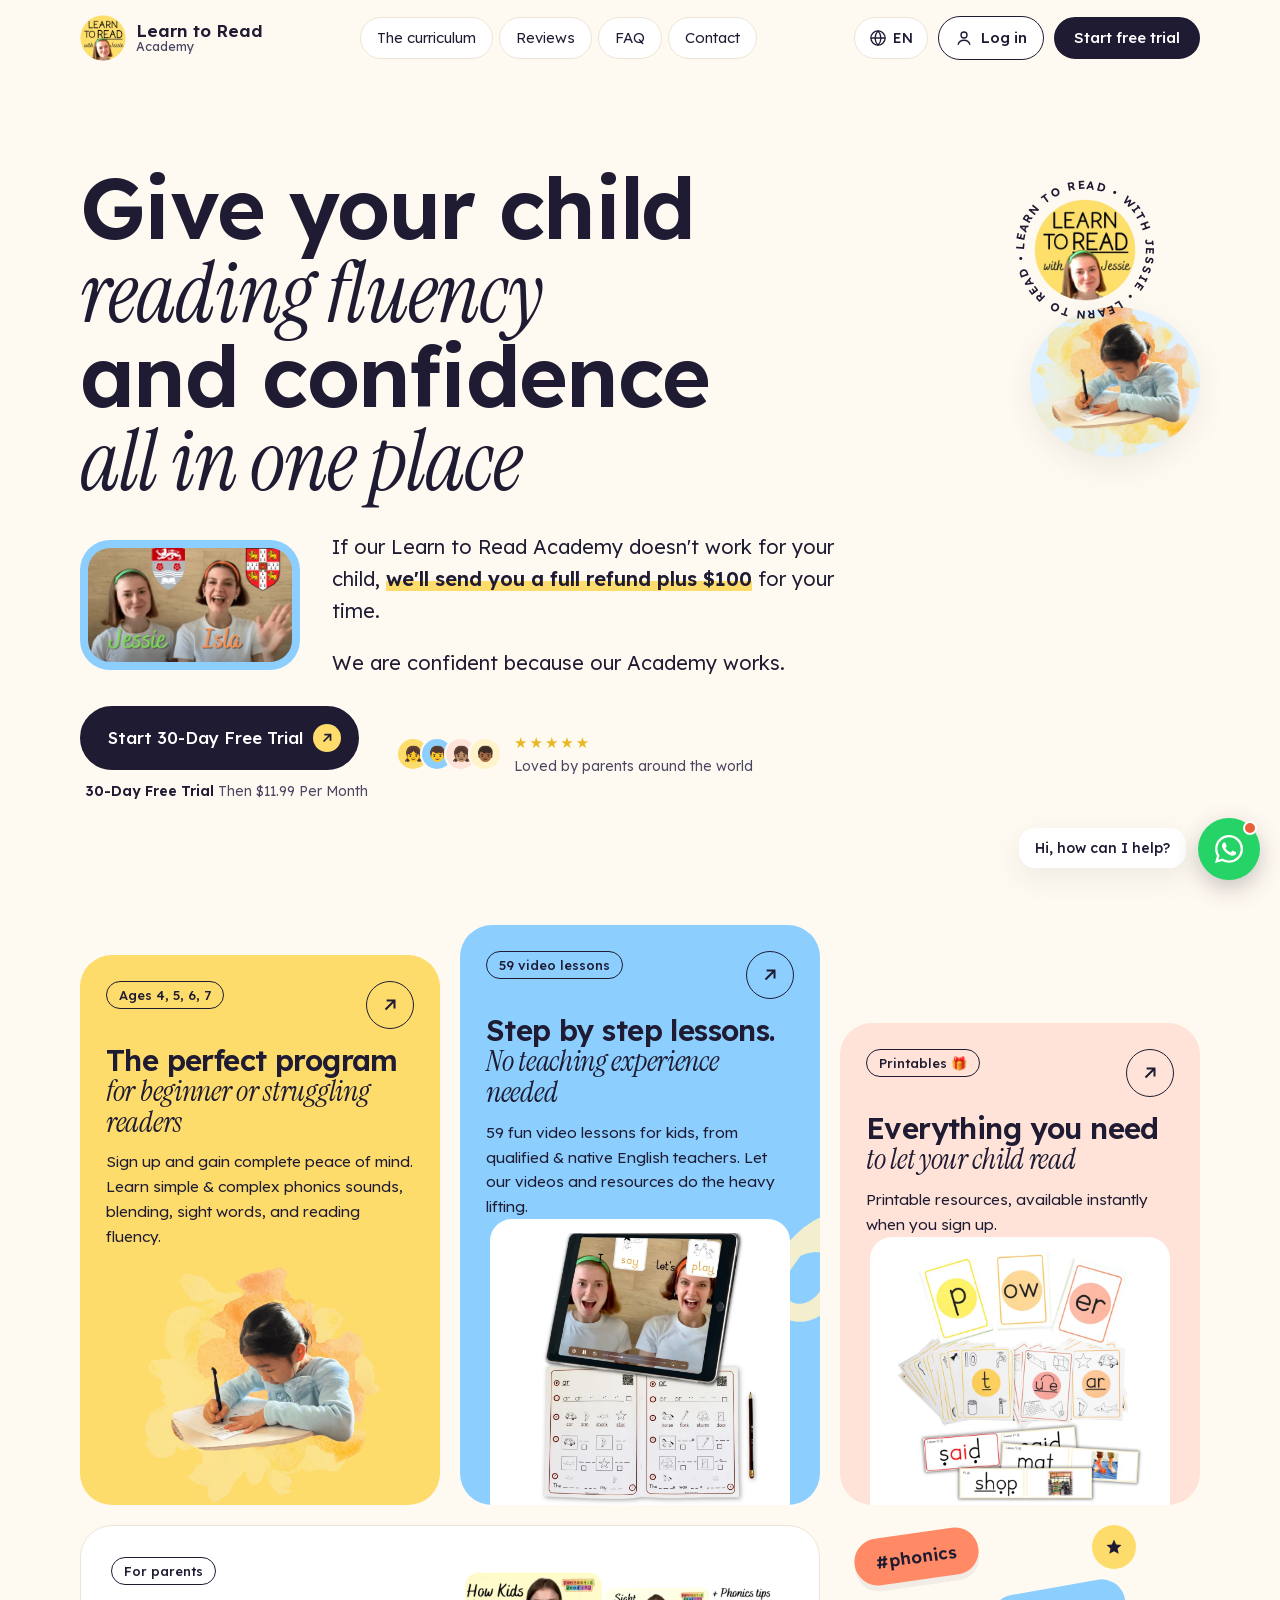
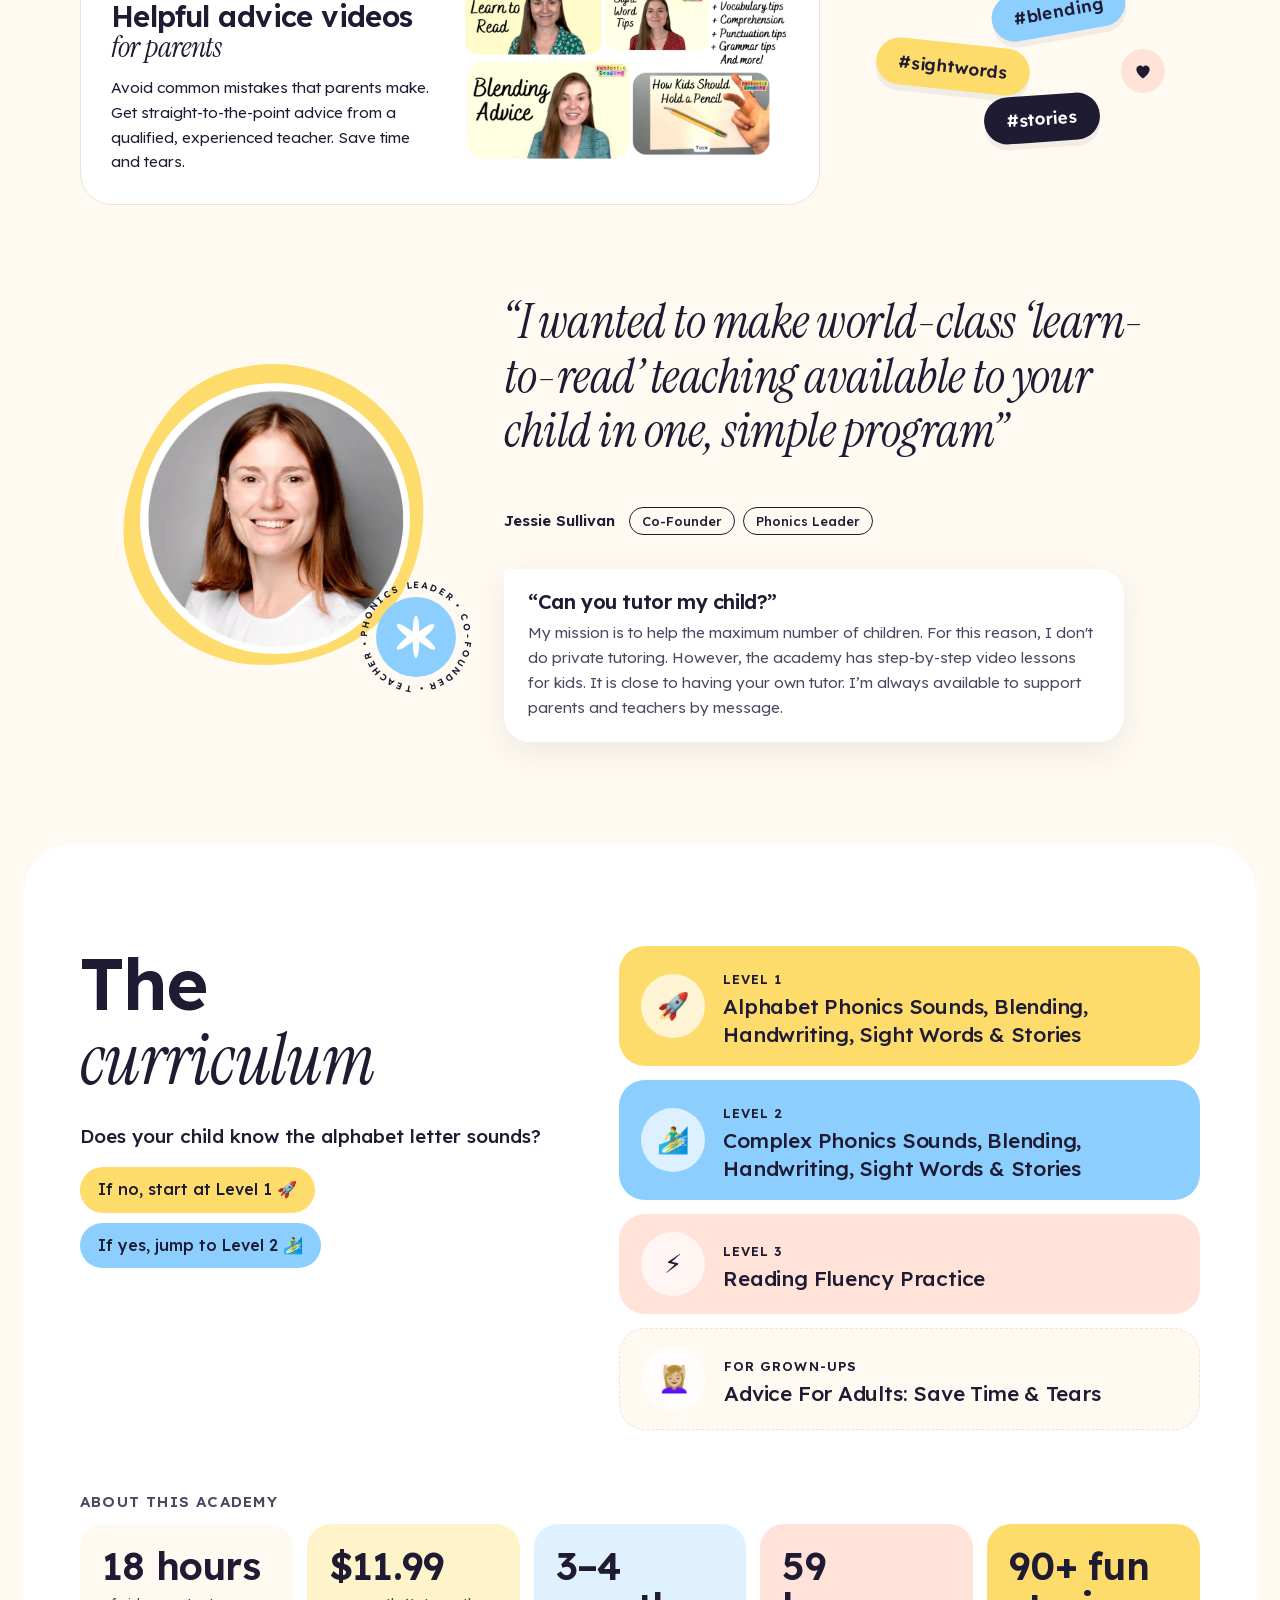
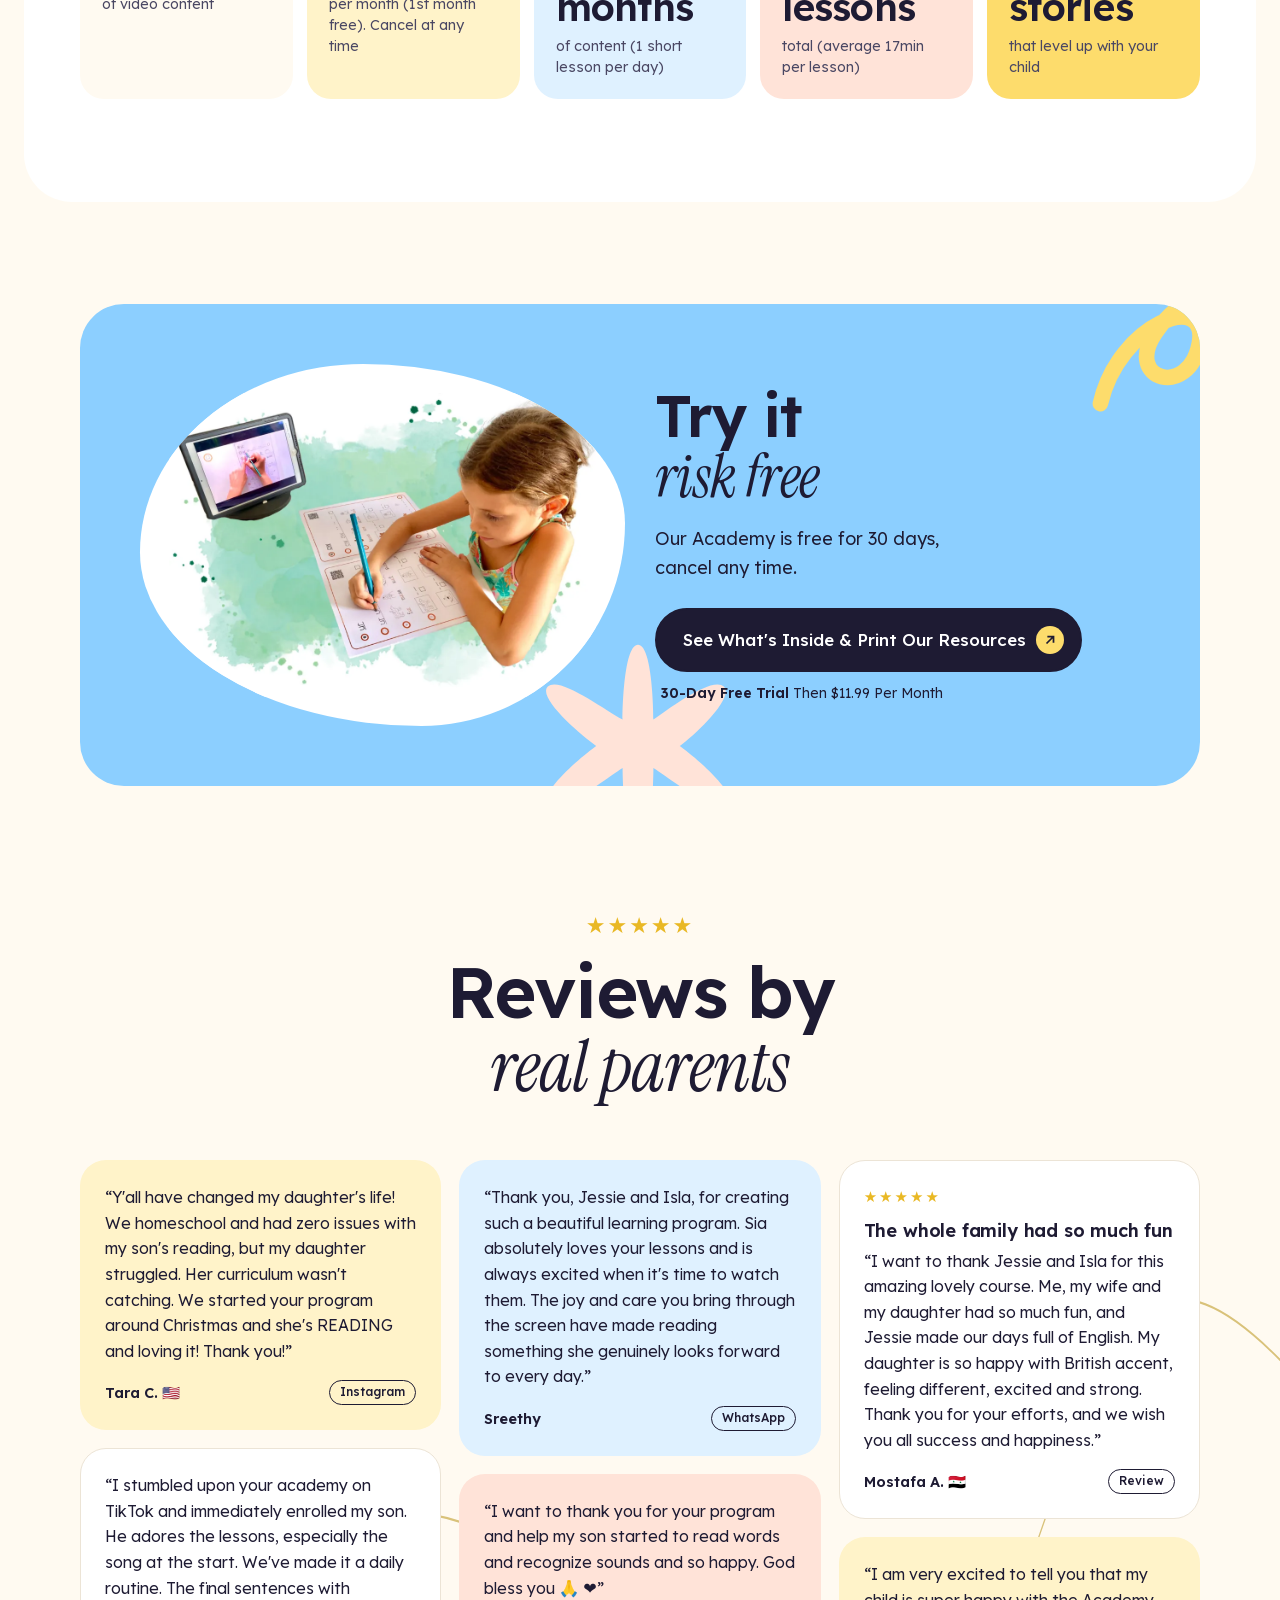
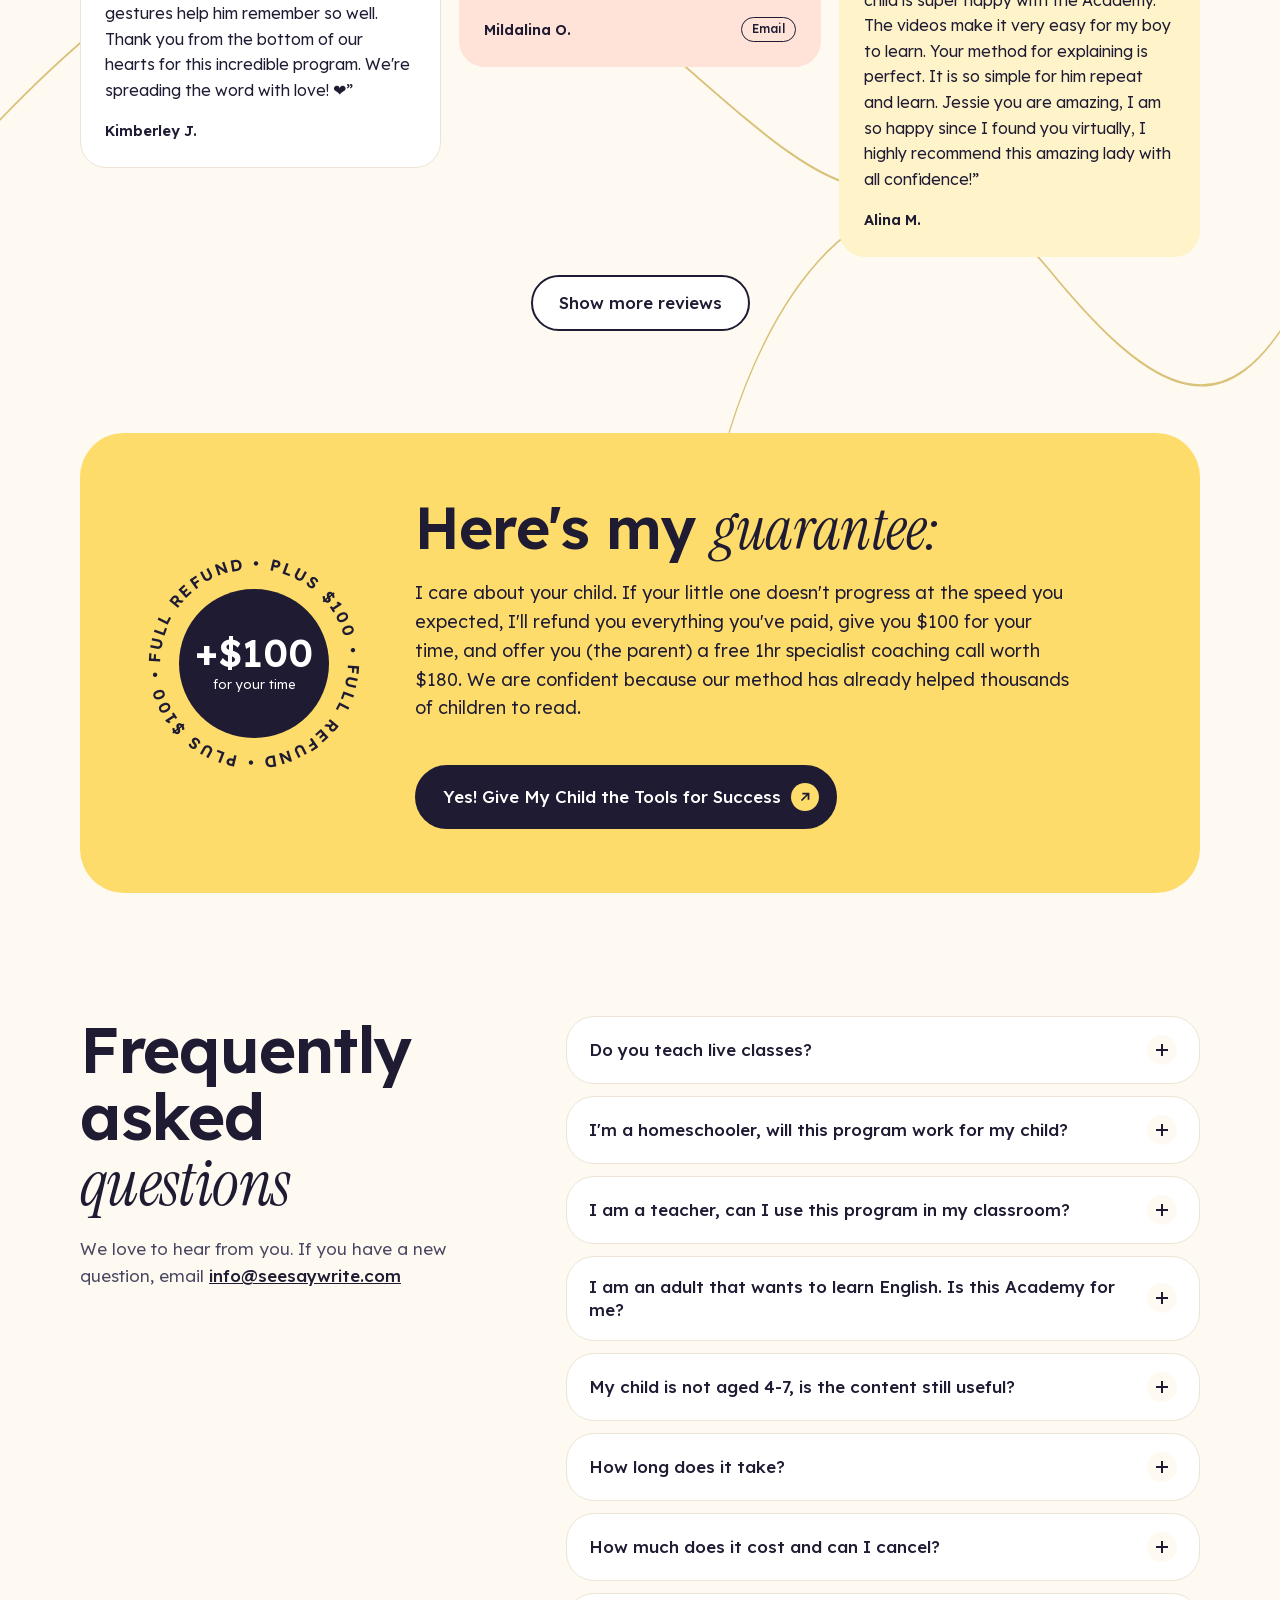
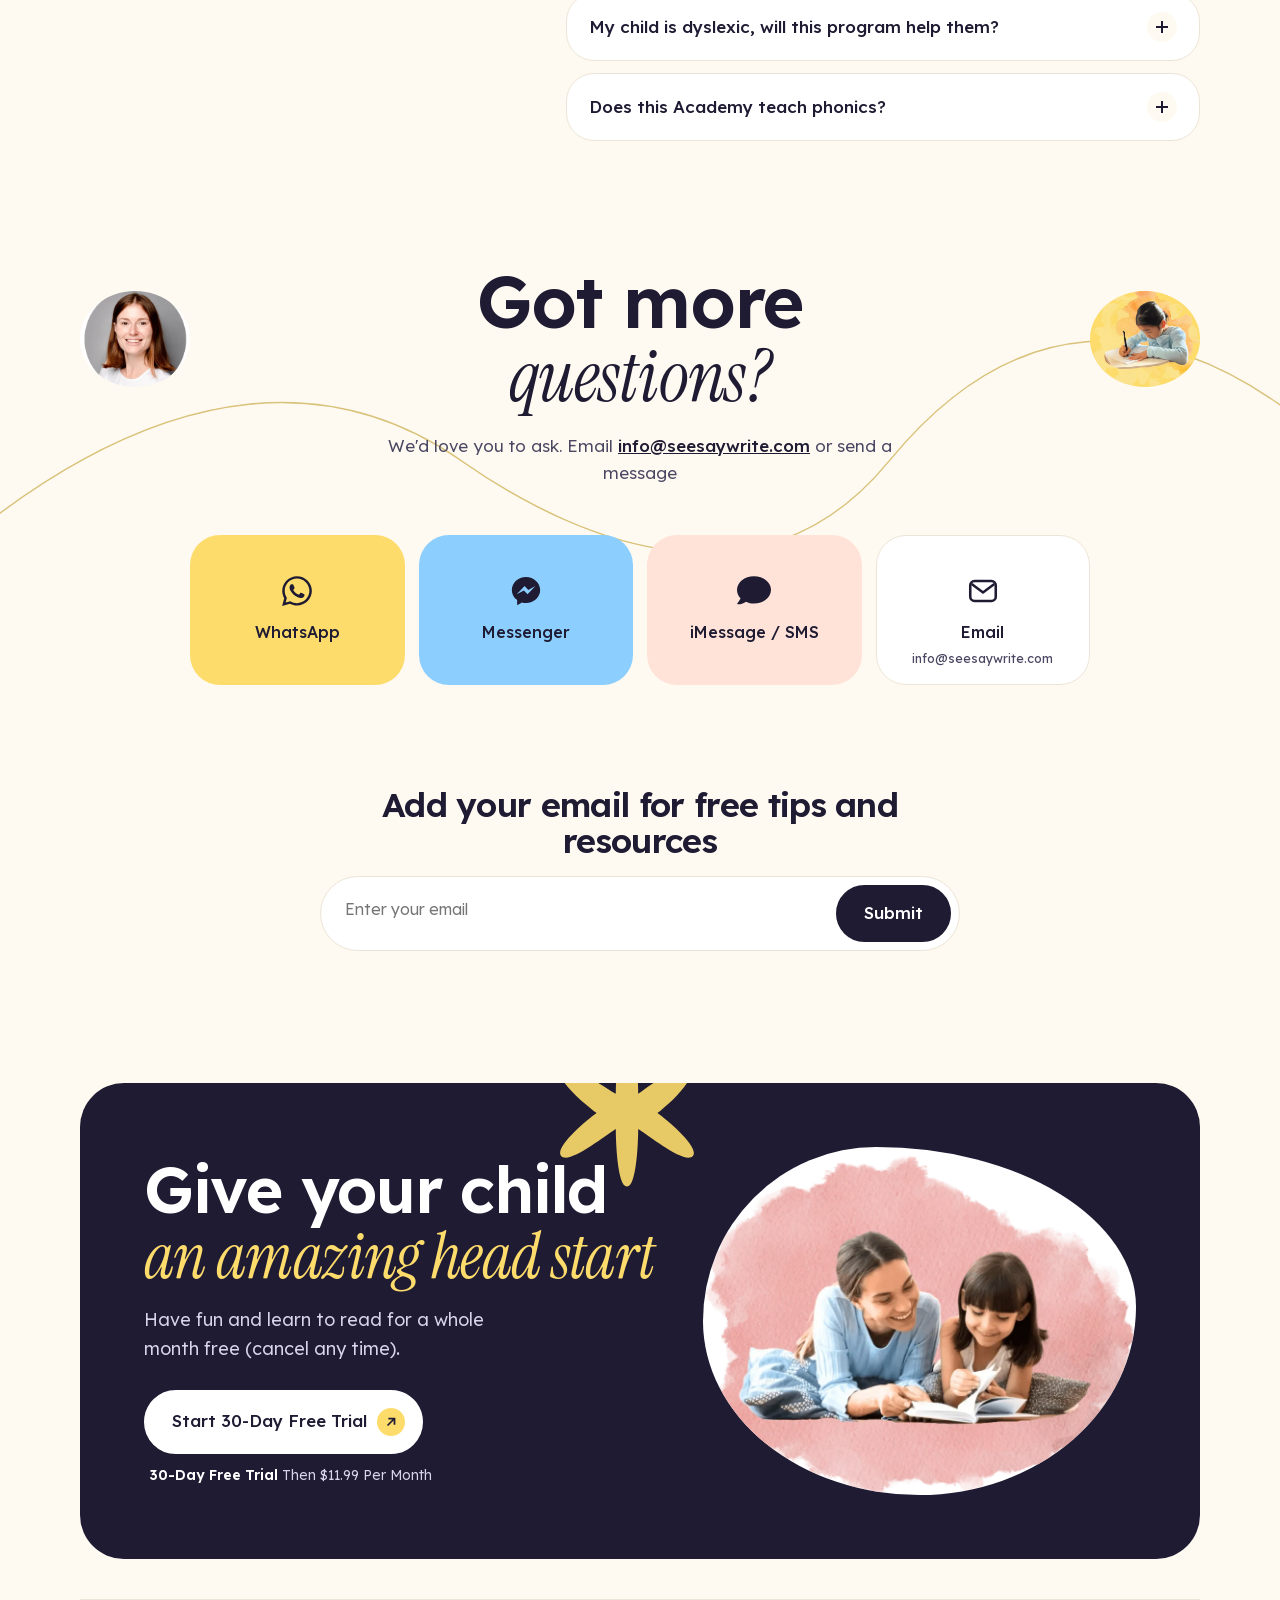
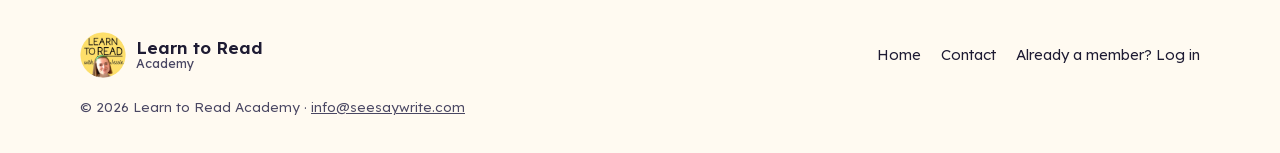
==== commit 35569af1: "Hero: drop quotes around Learn to Read Academy; add four reviews to See more Co-Authored-By: Claude " ====
--- a/index.html
+++ b/index.html
@@ -124,7 +124,7 @@
             <span class="inner"><img src="assets/img/jessie-isla.webp" alt="Jessie and Isla, your child's reading teachers" width="900" height="531"></span>
           </div>
           <div class="lead">
-            <p data-i18n-html="hero.guarantee">If our 'Learn to Read Academy' doesn't work for your child, <strong>we'll send you a full refund plus $100</strong> for your time.</p>
+            <p data-i18n-html="hero.guarantee">If our Learn to Read Academy doesn't work for your child, <strong>we'll send you a full refund plus $100</strong> for your time.</p>
             <p data-i18n="hero.confident">We are confident because our Academy works.</p>
           </div>
         </div>
@@ -365,6 +365,22 @@
           <article class="review extra">
             <p>“Super! A fun way to learn to read in English … (for my son and me)”</p>
             <footer><strong>Silvia Pereda</strong></footer>
+          </article>
+          <article class="review extra">
+            <p>“Suitable for all - I love how you have the option to rewatch or watch specific target videos for sounds that need revision.”</p>
+            <footer><strong>Literacy charity coordinator</strong></footer>
+          </article>
+          <article class="review extra">
+            <p>“I have learnt so much about phonics, I feel much better to support my children to read and write.”</p>
+            <footer><strong>Emily</strong></footer>
+          </article>
+          <article class="review extra">
+            <p>“As a parent, these phonics videos are really easy to use. It is reassuring to know my son is now receiving the phonics support he needs to start to read and write.”</p>
+            <footer><strong>Ming</strong></footer>
+          </article>
+          <article class="review extra">
+            <p>“Brilliant, super nice way of explanation! Easy catchy and just beautiful ❤️❤️”</p>
+            <footer><strong>Elisa</strong></footer>
           </article>
         </div>
         <div class="reviews-more">
--- a/assets/css/style.css
+++ b/assets/css/style.css
@@ -132,8 +132,9 @@
 /* ---------- Header ---------- */
 .site-header {
   position: sticky; top: 0; z-index: 50;
-  background: rgba(255, 250, 241, 0.92);
-  backdrop-filter: saturate(1.4) blur(10px); -webkit-backdrop-filter: saturate(1.4) blur(10px);
+  /* near-solid instead of a blur: the blur made Chrome redraw everything under the bar while
+     scrolling, which showed up as brief blank boxes on the page */
+  background: rgba(255, 250, 241, 0.97);
   border-bottom: 1px solid transparent; transition: border-color .2s;
 }
 .site-header.scrolled { border-bottom-color: var(--line); }
@@ -208,7 +209,7 @@
 .thread { position: absolute; pointer-events: none; z-index: 0; fill: none; stroke: var(--thread); stroke-width: 1.4; }
 .shape { position: absolute; pointer-events: none; }
 .badge-rotate { position: relative; width: 150px; height: 150px; flex: none; }
-.badge-rotate .ring { position: absolute; inset: 0; animation: spin 22s linear infinite; }
+.badge-rotate .ring { position: absolute; inset: 0; animation: spin 22s linear infinite; will-change: transform; }
 .badge-rotate .ring text { font-size: 11.5px; font-weight: 600; letter-spacing: 0.24em; fill: var(--ink); text-transform: uppercase; font-family: "Lexend", sans-serif; }
 .badge-rotate .core { position: absolute; inset: 24px; border-radius: 50%; overflow: hidden; display: grid; place-items: center; }
 @keyframes spin { to { transform: rotate(360deg); } }
@@ -478,7 +479,7 @@
 .guarantee p { font-size: 18px; max-width: 60ch; }
 .guarantee .btn { margin-top: 24px; }
 .seal { position: relative; width: clamp(160px, 18vw, 220px); aspect-ratio: 1; }
-.seal .ring { position: absolute; inset: 0; animation: spin 30s linear infinite; }
+.seal .ring { position: absolute; inset: 0; animation: spin 30s linear infinite; will-change: transform; }
 .seal .core { position: absolute; inset: 16%; border-radius: 50%; background: var(--ink); color: #fff; display: grid; place-items: center; text-align: center; padding: 10px; }
 .seal .core b { display: block; font-size: clamp(26px, 3vw, 38px); line-height: 1; font-weight: 600; }
 .seal .core span { display: block; font-size: 13px; margin-top: 4px; line-height: 1.3; }
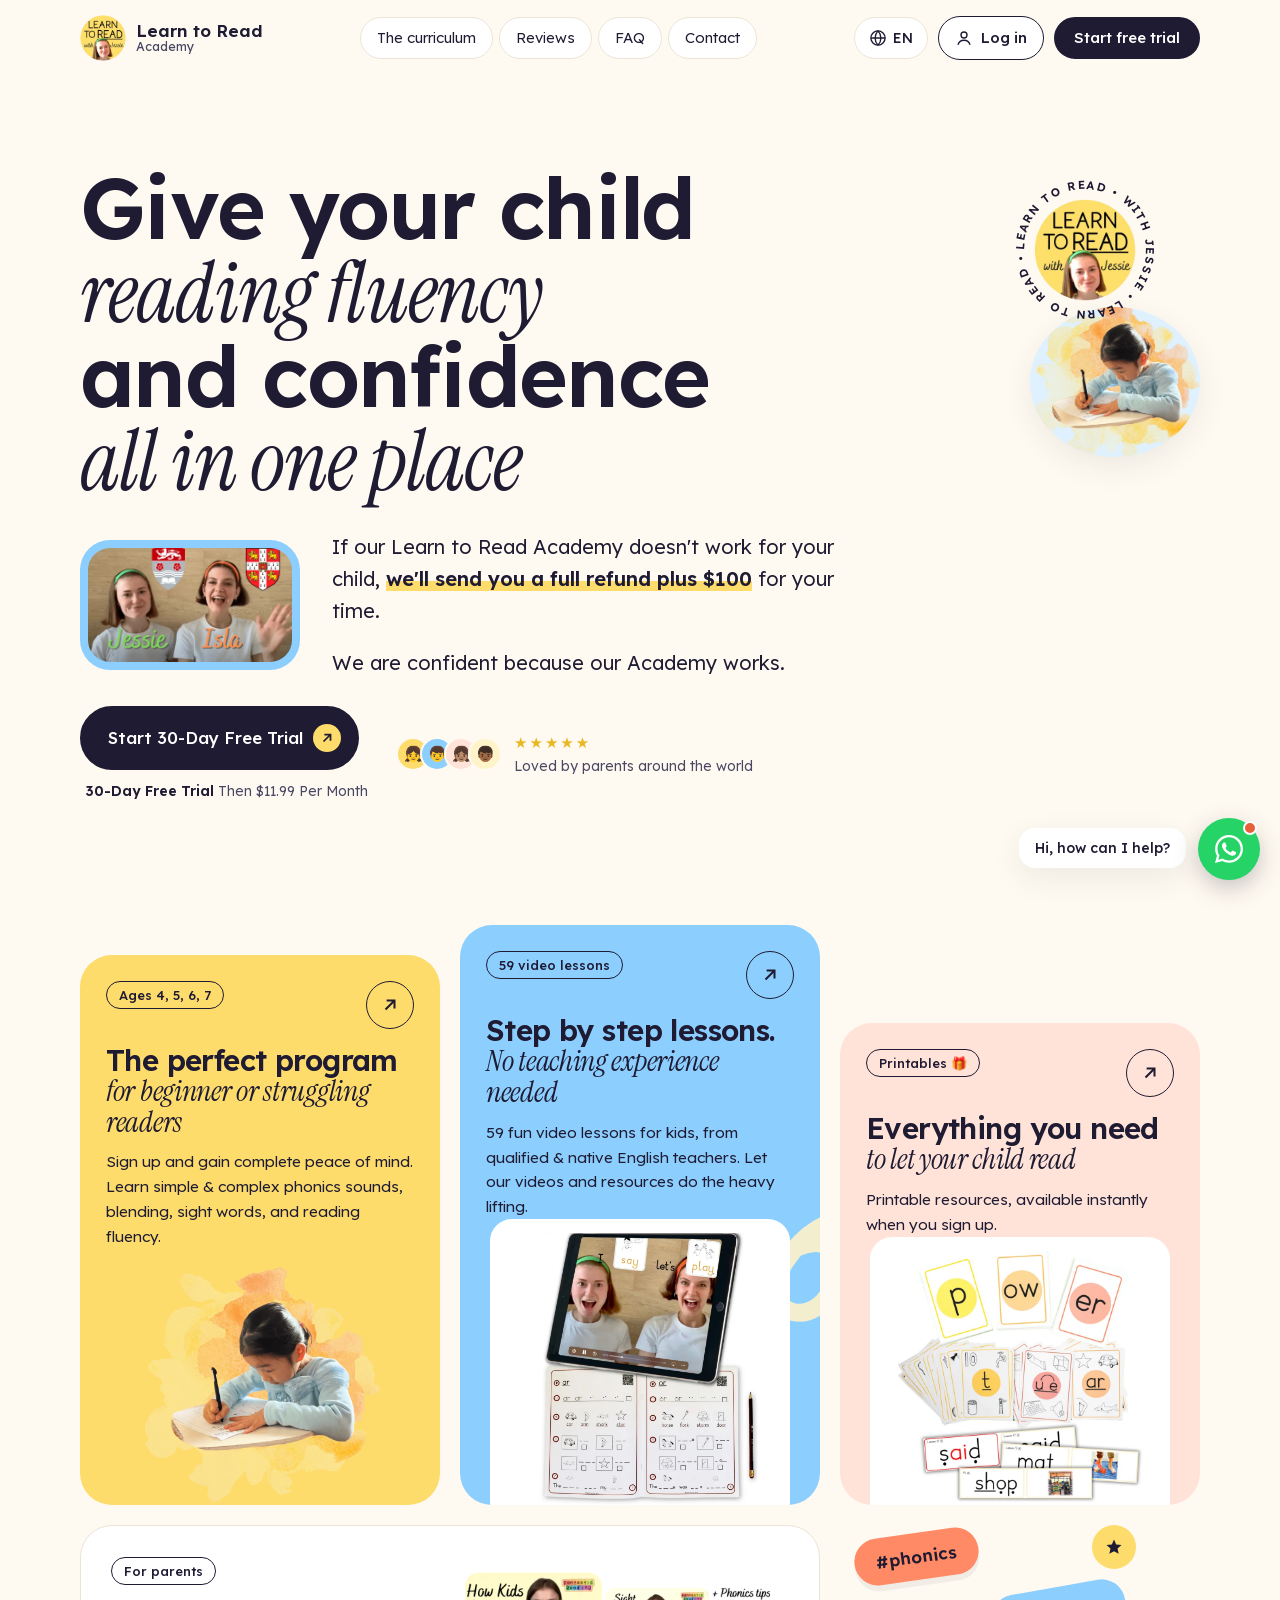
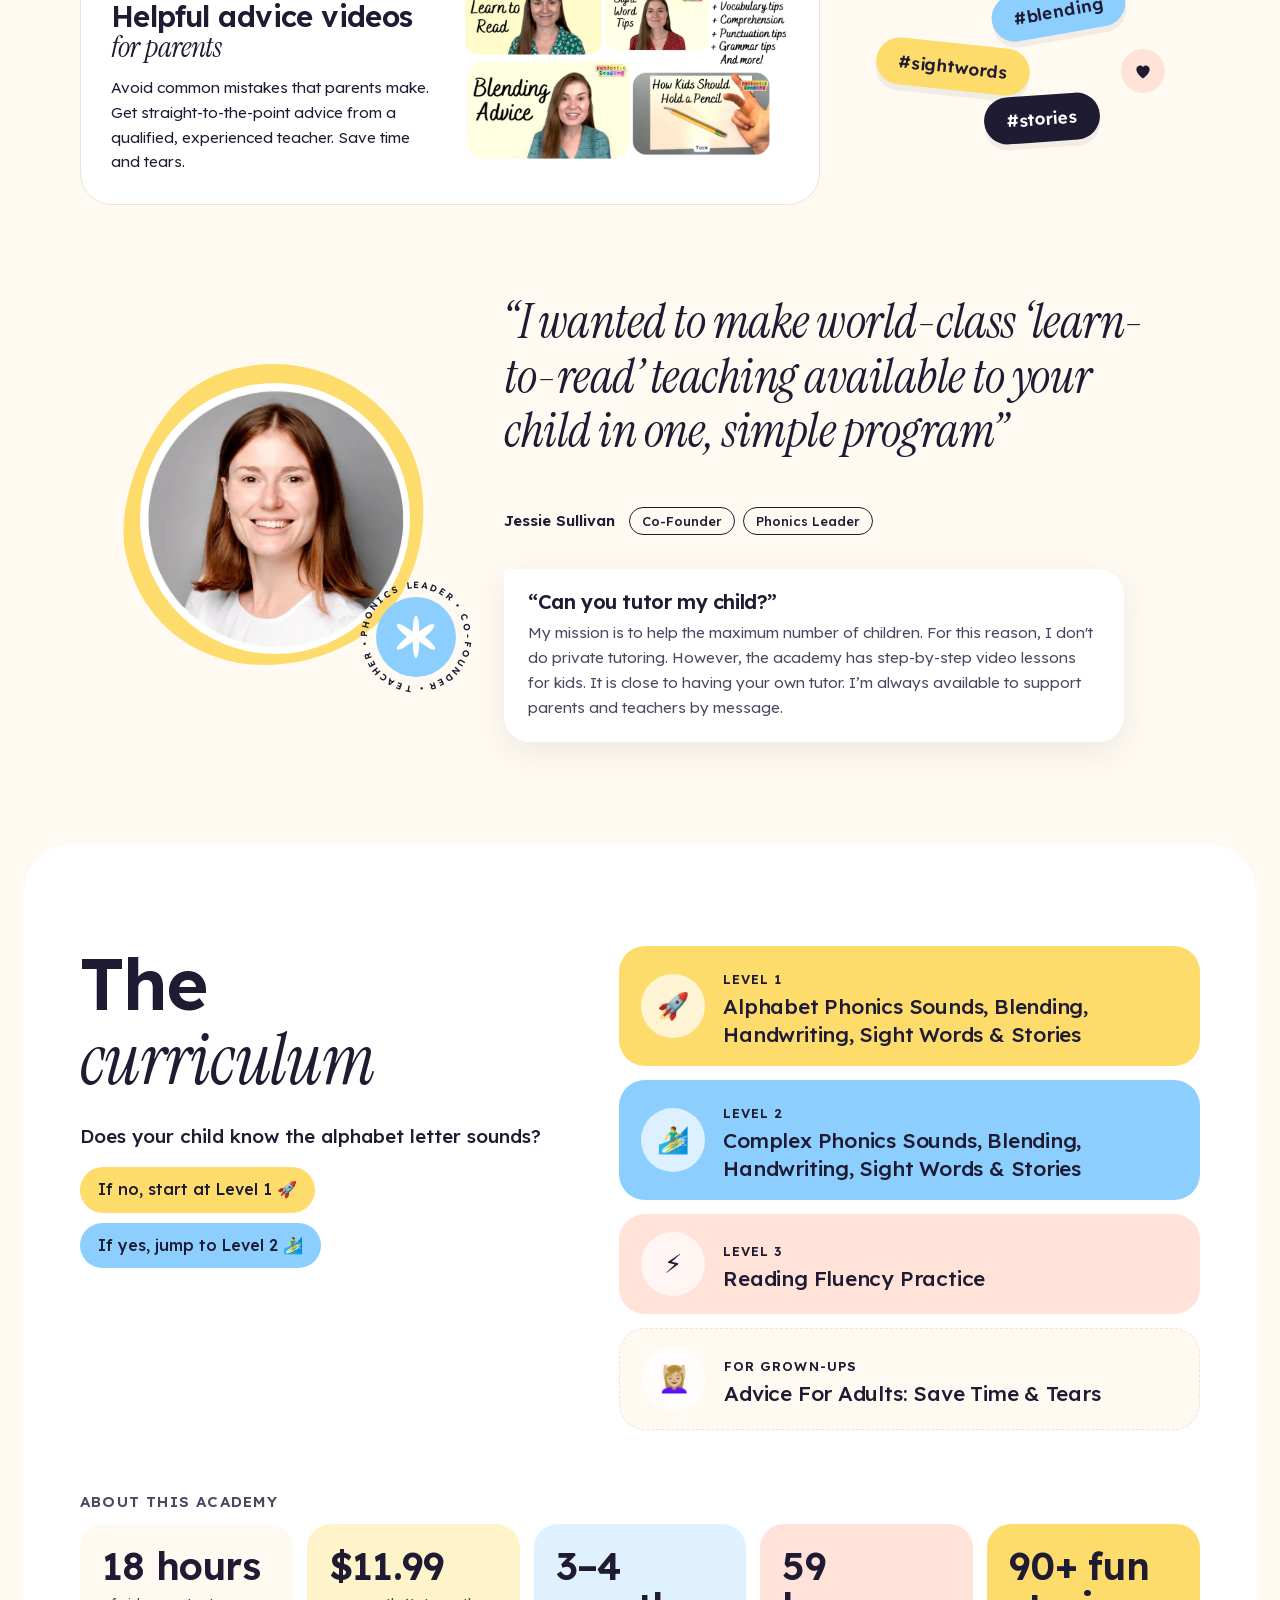
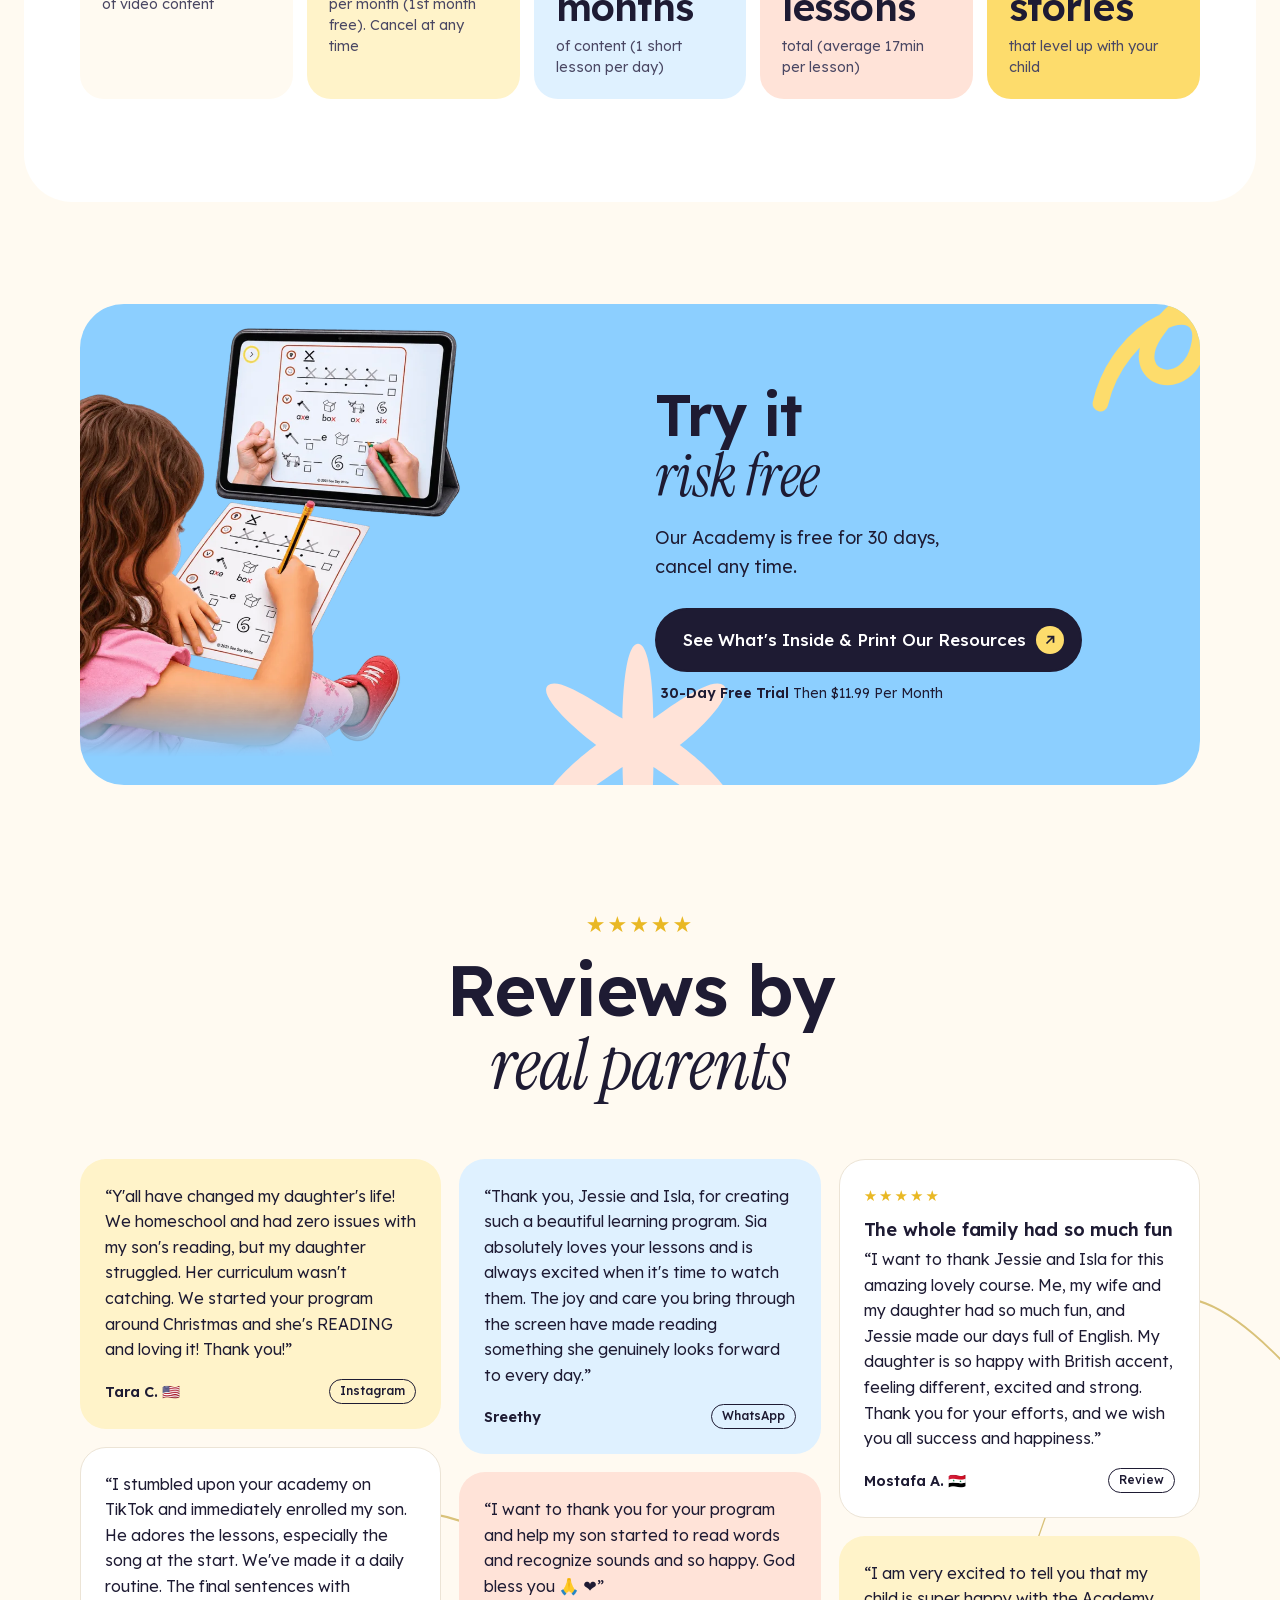
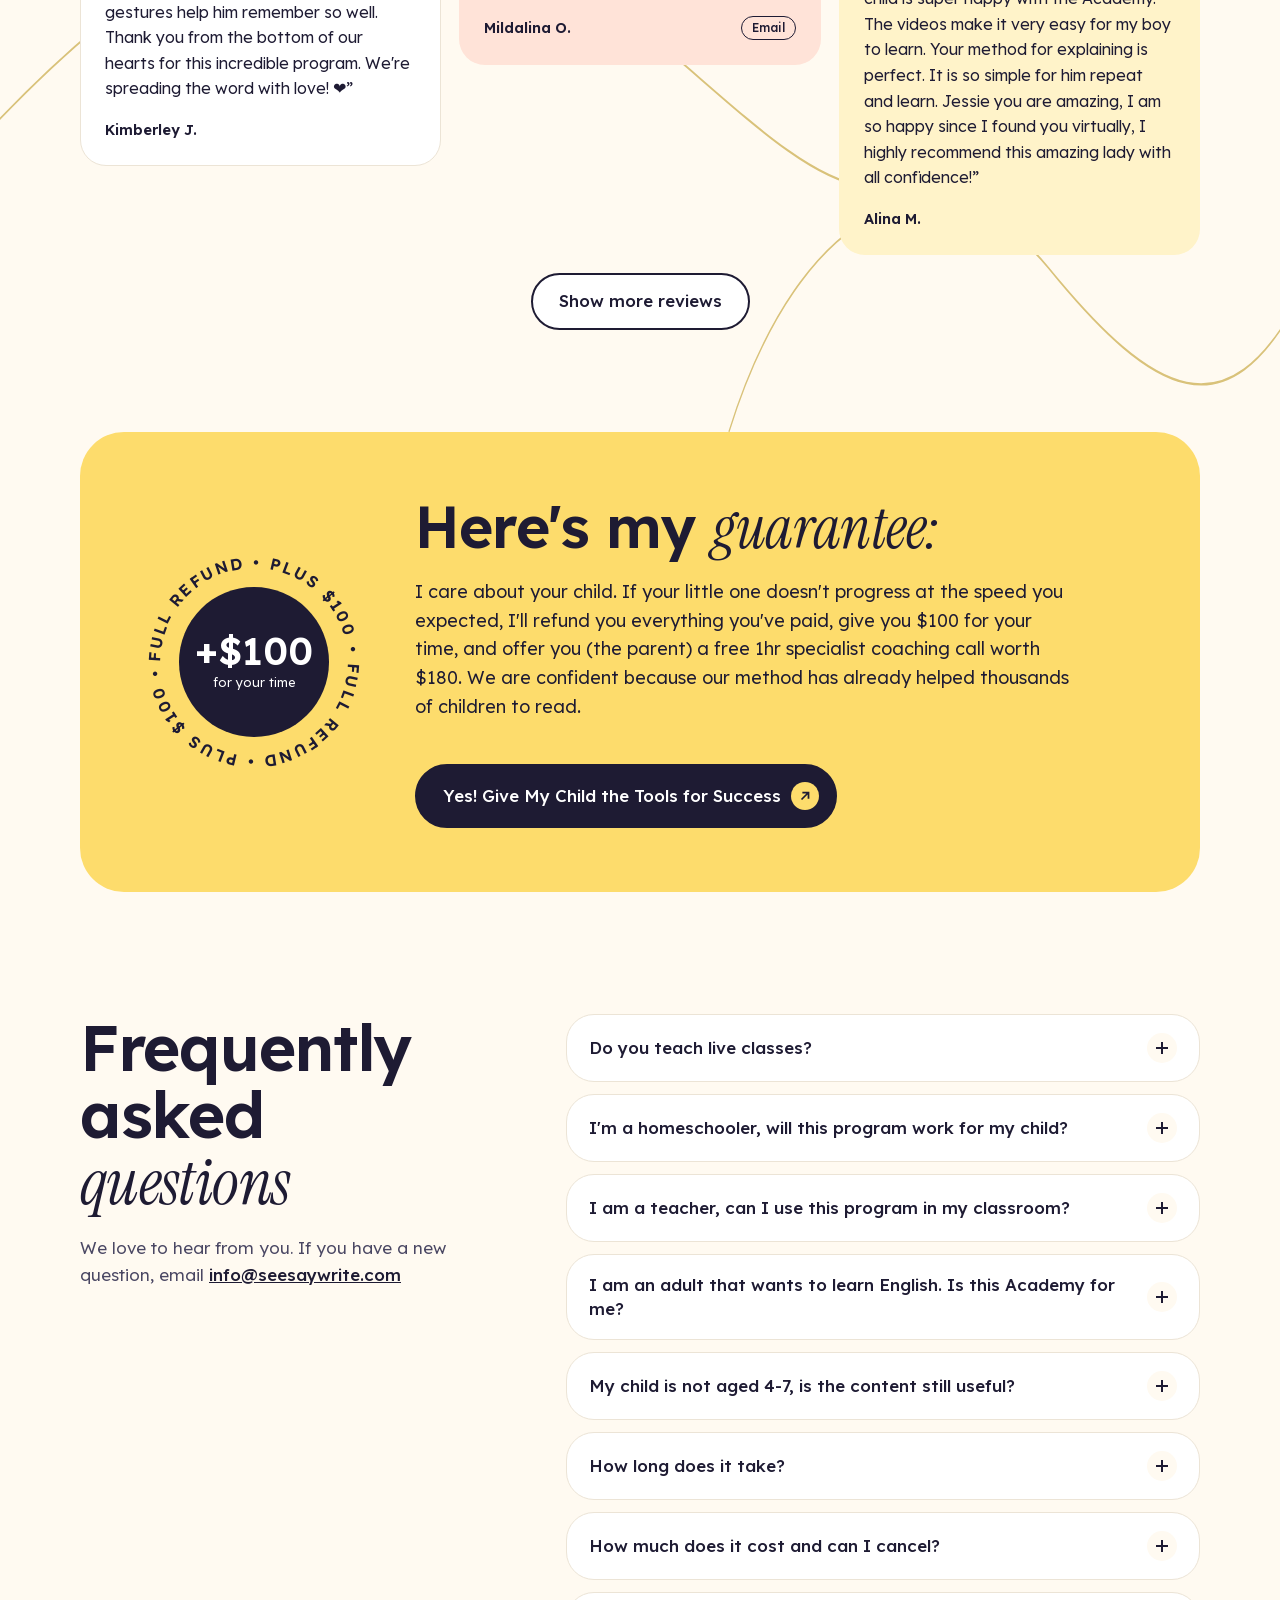
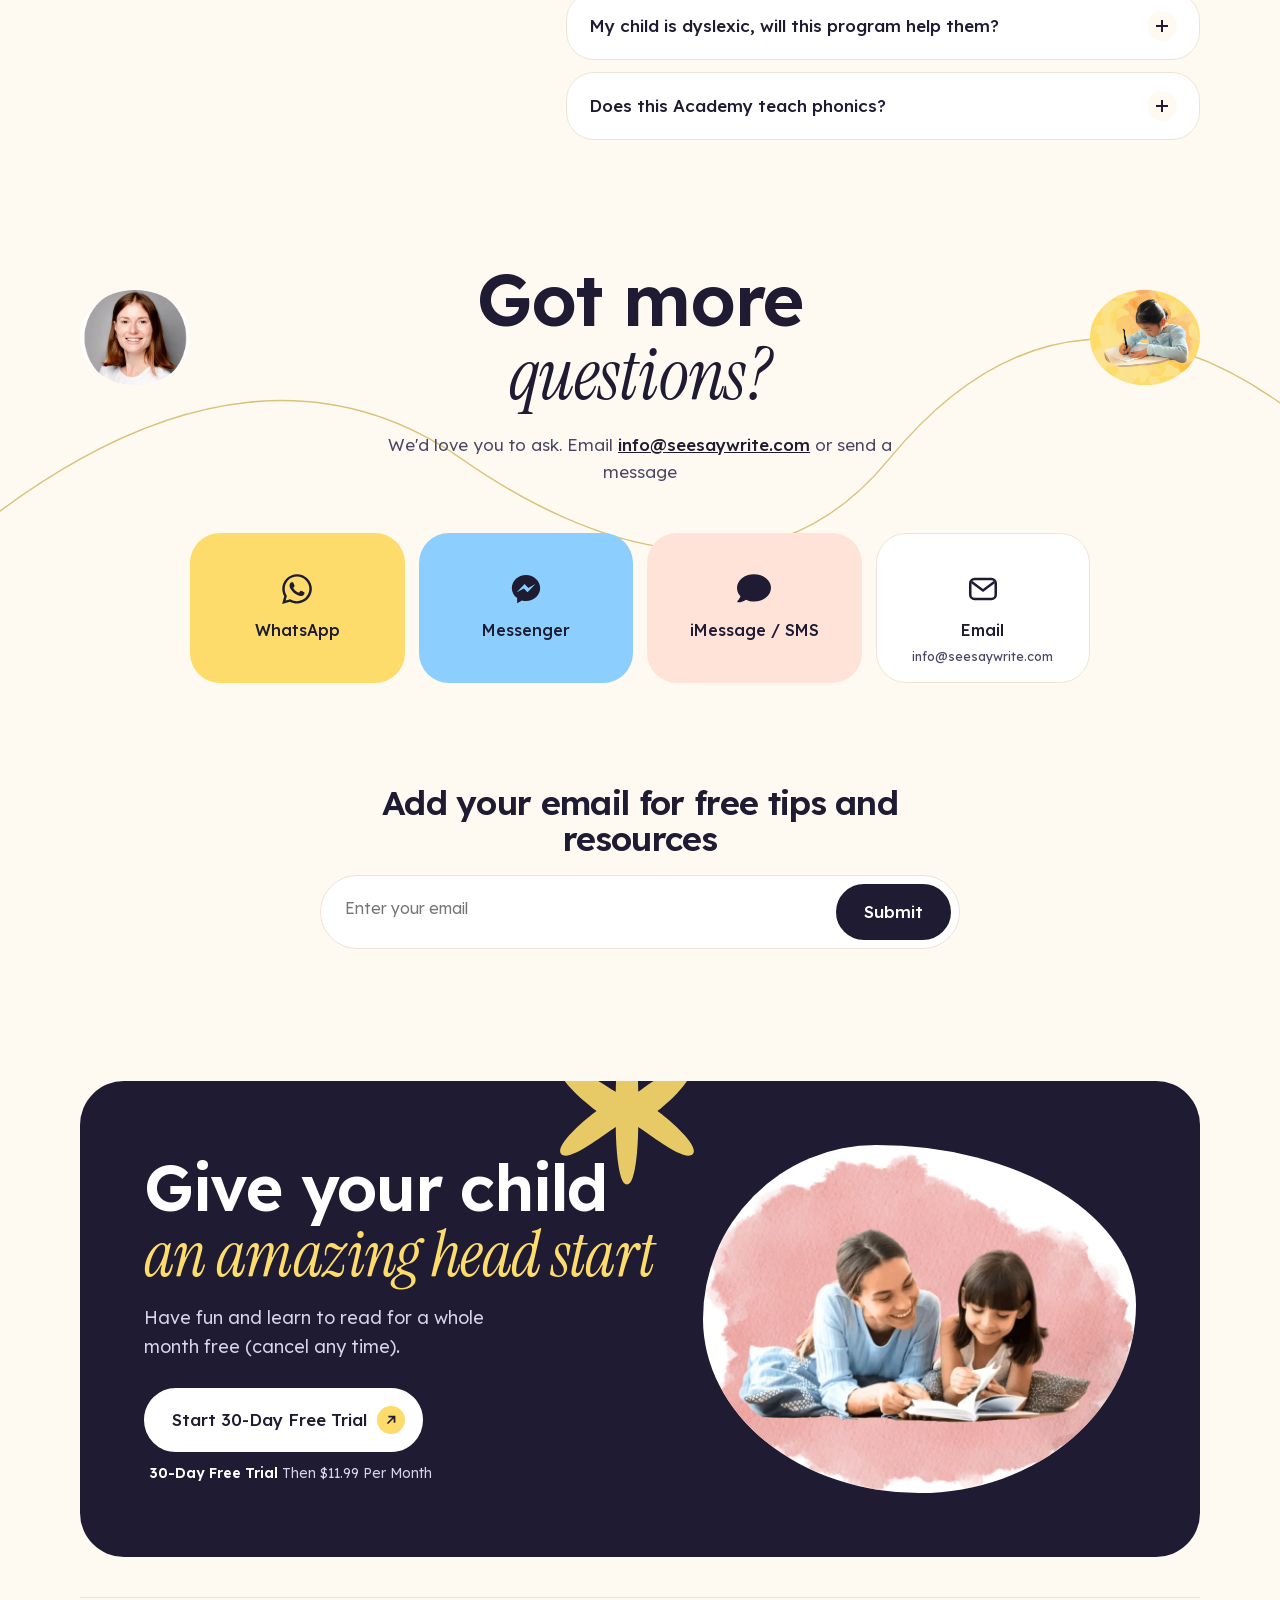
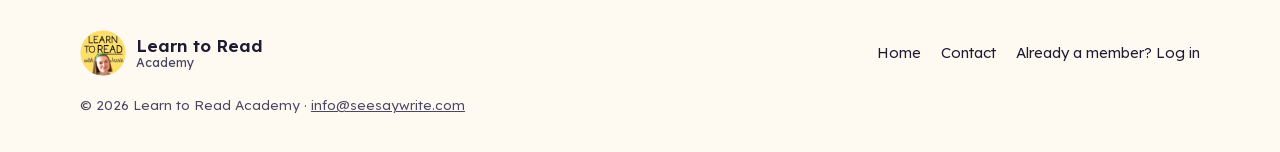
==== commit 52403a2d: "Risk banner: new cut-out photo of girl with tablet and worksheet, same section size Co-Authored-By: " ====
--- a/index.html
+++ b/index.html
@@ -275,7 +275,7 @@
           <svg class="shape" viewBox="0 0 100 100" style="width:220px;inset-inline-start:40%;bottom:-70px" aria-hidden="true"><path d="M50 4c6 0 7 26 7 34 7-5 27-20 32-15s-13 22-20 27c7 5 27 22 22 27s-26-12-34-17c0 8-1 36-7 36s-7-28-7-36c-8 5-29 22-34 17s15-22 22-27C24 45 4 28 9 23s25 10 34 15c0-8 1-34 7-34z" fill="#ffe3d8"/></svg>
           <svg class="shape" viewBox="0 0 100 100" style="width:130px;inset-inline-end:-20px;top:-20px" aria-hidden="true"><path d="M8 92 C 22 30, 92 4, 84 46 S 26 74, 50 38 S 96 14, 98 4" fill="none" stroke="#fddc6c" stroke-width="12" stroke-linecap="round"/></svg>
           <div class="banner-img">
-            <div class="mask"><img src="assets/img/girl-tablet.webp" alt="A girl doing a printable worksheet while watching a lesson" width="480" height="340" loading="lazy"></div>
+            <img class="cutout" src="assets/img/girl-tablet-worksheet.webp" alt="A girl copying a worksheet onto paper while watching the same lesson on a tablet" width="704" height="800" loading="lazy" decoding="async">
           </div>
           <div>
             <h2 data-i18n-html="risk.title">Try it <em>risk free</em></h2>
--- a/assets/css/style.css
+++ b/assets/css/style.css
@@ -443,6 +443,17 @@
 .banner .cta-note { color: var(--ink); }
 .banner-img { position: relative; z-index: 1; }
 .banner-img .mask { overflow: hidden; background: #fff; border-radius: 46% 54% 42% 58% / 52% 44% 56% 48%; padding: 6%; }
+/* the cut-out photo sits straight on the blue, inside a box the same shape the old framed photo had,
+   so the section keeps its size */
+.banner-img:has(.cutout) { aspect-ratio: 1.345; }
+.banner-img .cutout { position: absolute; inset: 0; width: 100%; height: 100%; object-fit: contain; transform: scale(1.2);
+  /* the photo also stops sharply at the legs: fade that edge into the blue */
+  -webkit-mask-image: linear-gradient(to bottom, #000 82%, transparent 99%); mask-image: linear-gradient(to bottom, #000 82%, transparent 99%); }
+/* the photo is cut off down its left side, so line that edge up with the edge of the blue box */
+html:not([dir="rtl"]) .banner-img .cutout {
+  left: calc(-1 * clamp(28px, 5vw, 60px)); width: calc(100% + clamp(28px, 5vw, 60px));
+  object-position: left center; transform-origin: left center;
+}
 .banner .shape { z-index: 0; }
 .banner > div { position: relative; z-index: 1; }
 @media (max-width: 860px) {
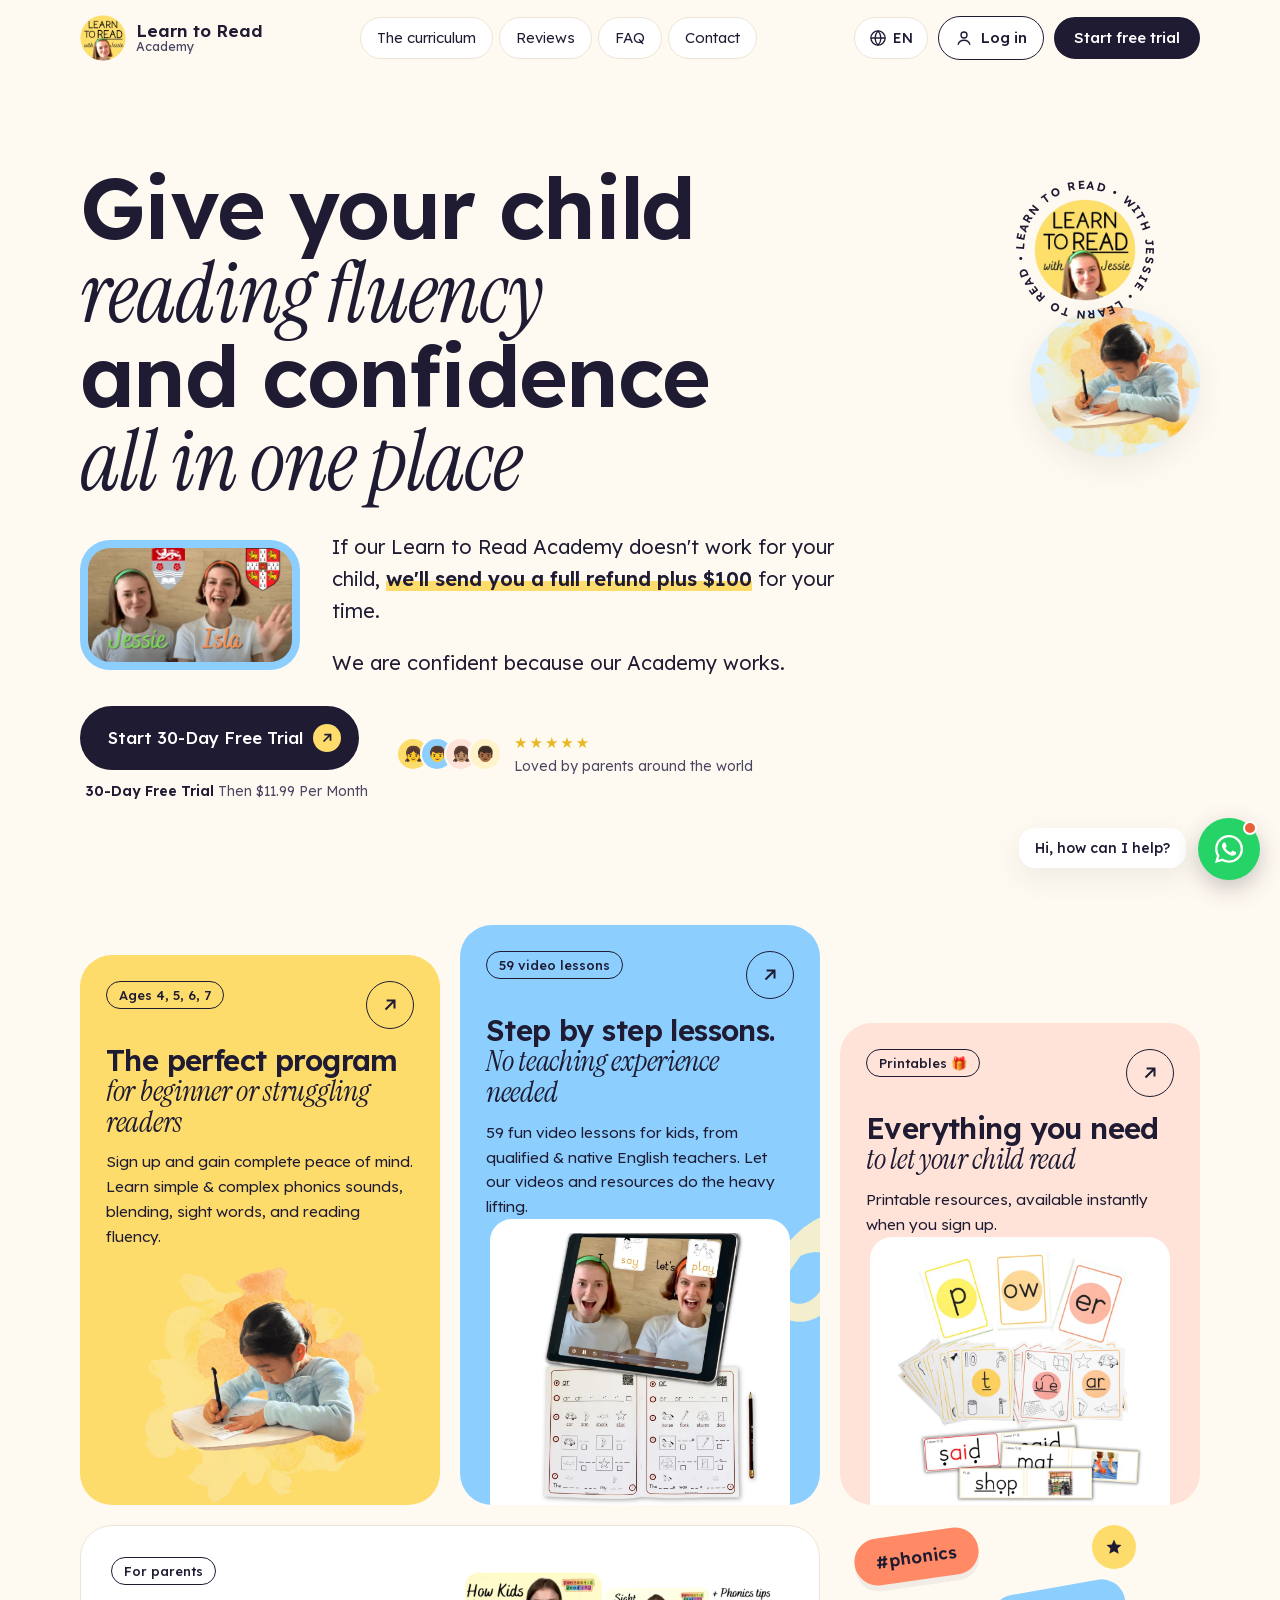
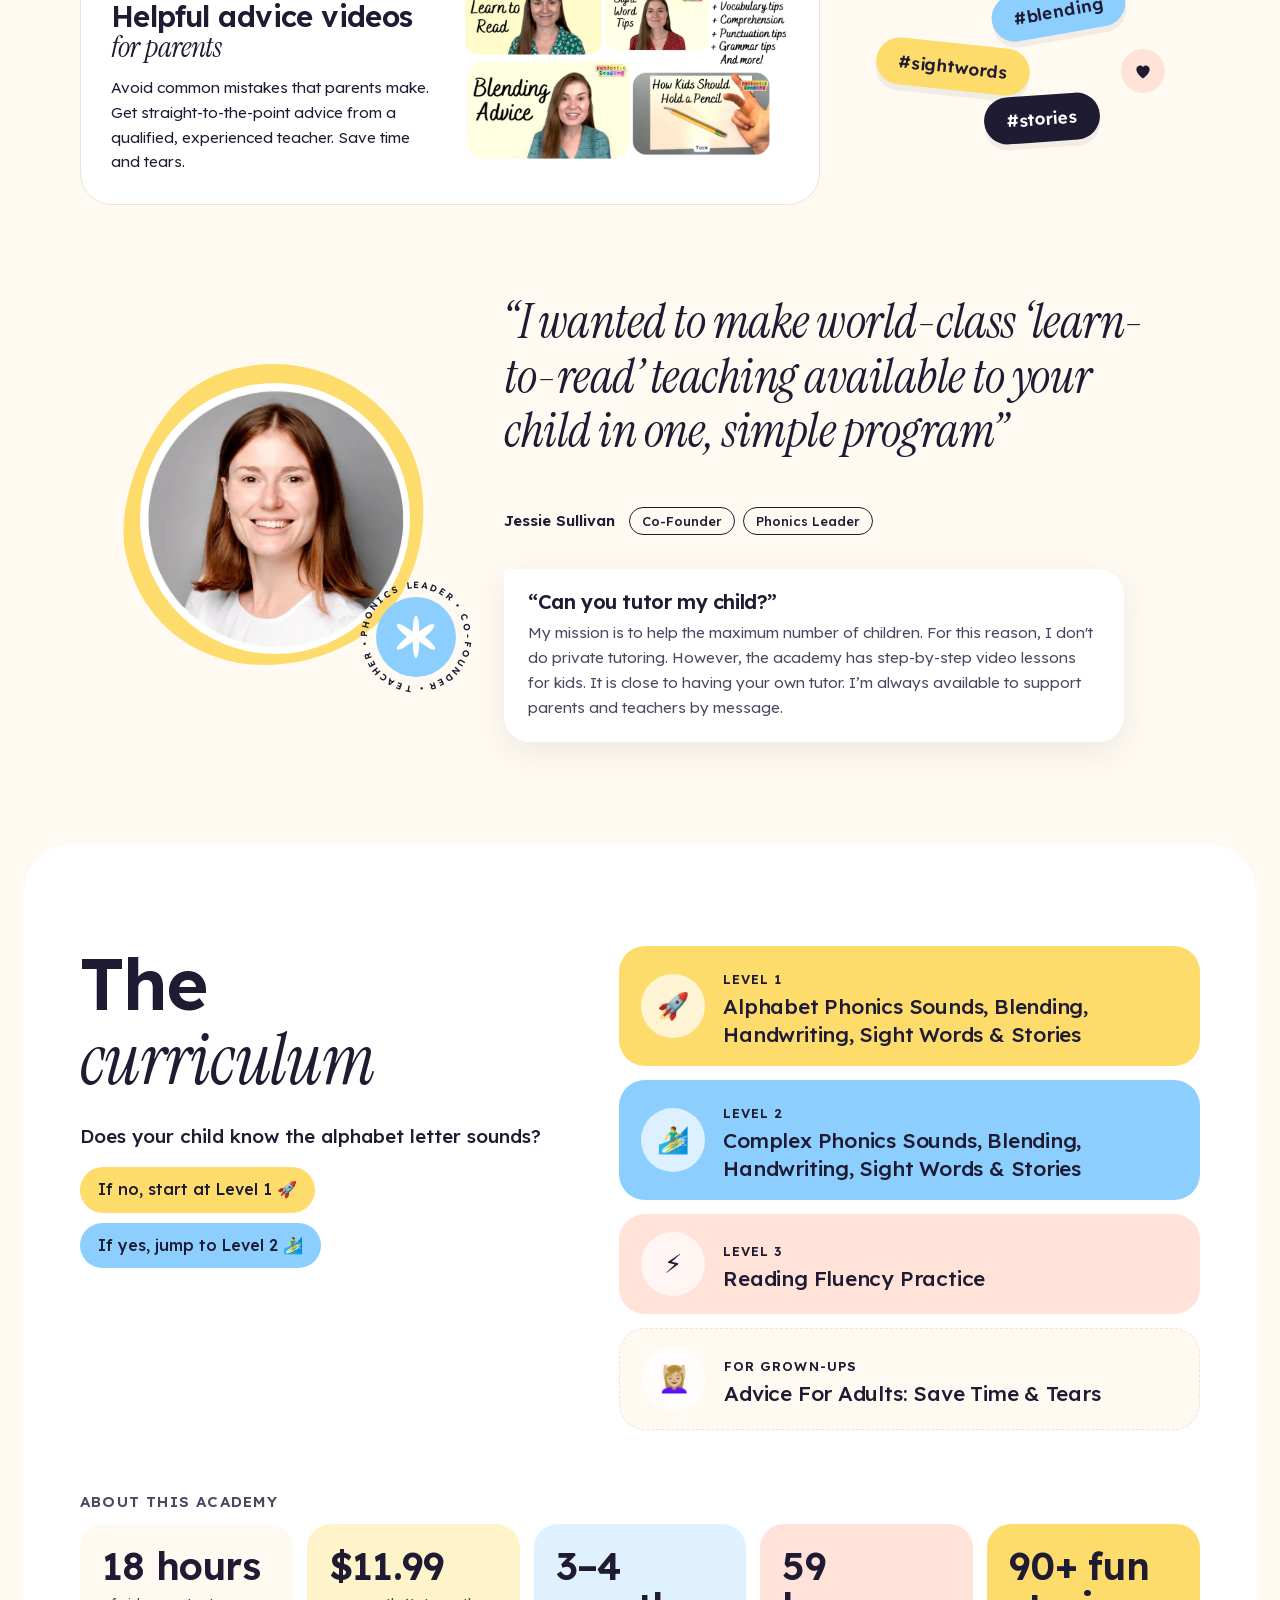
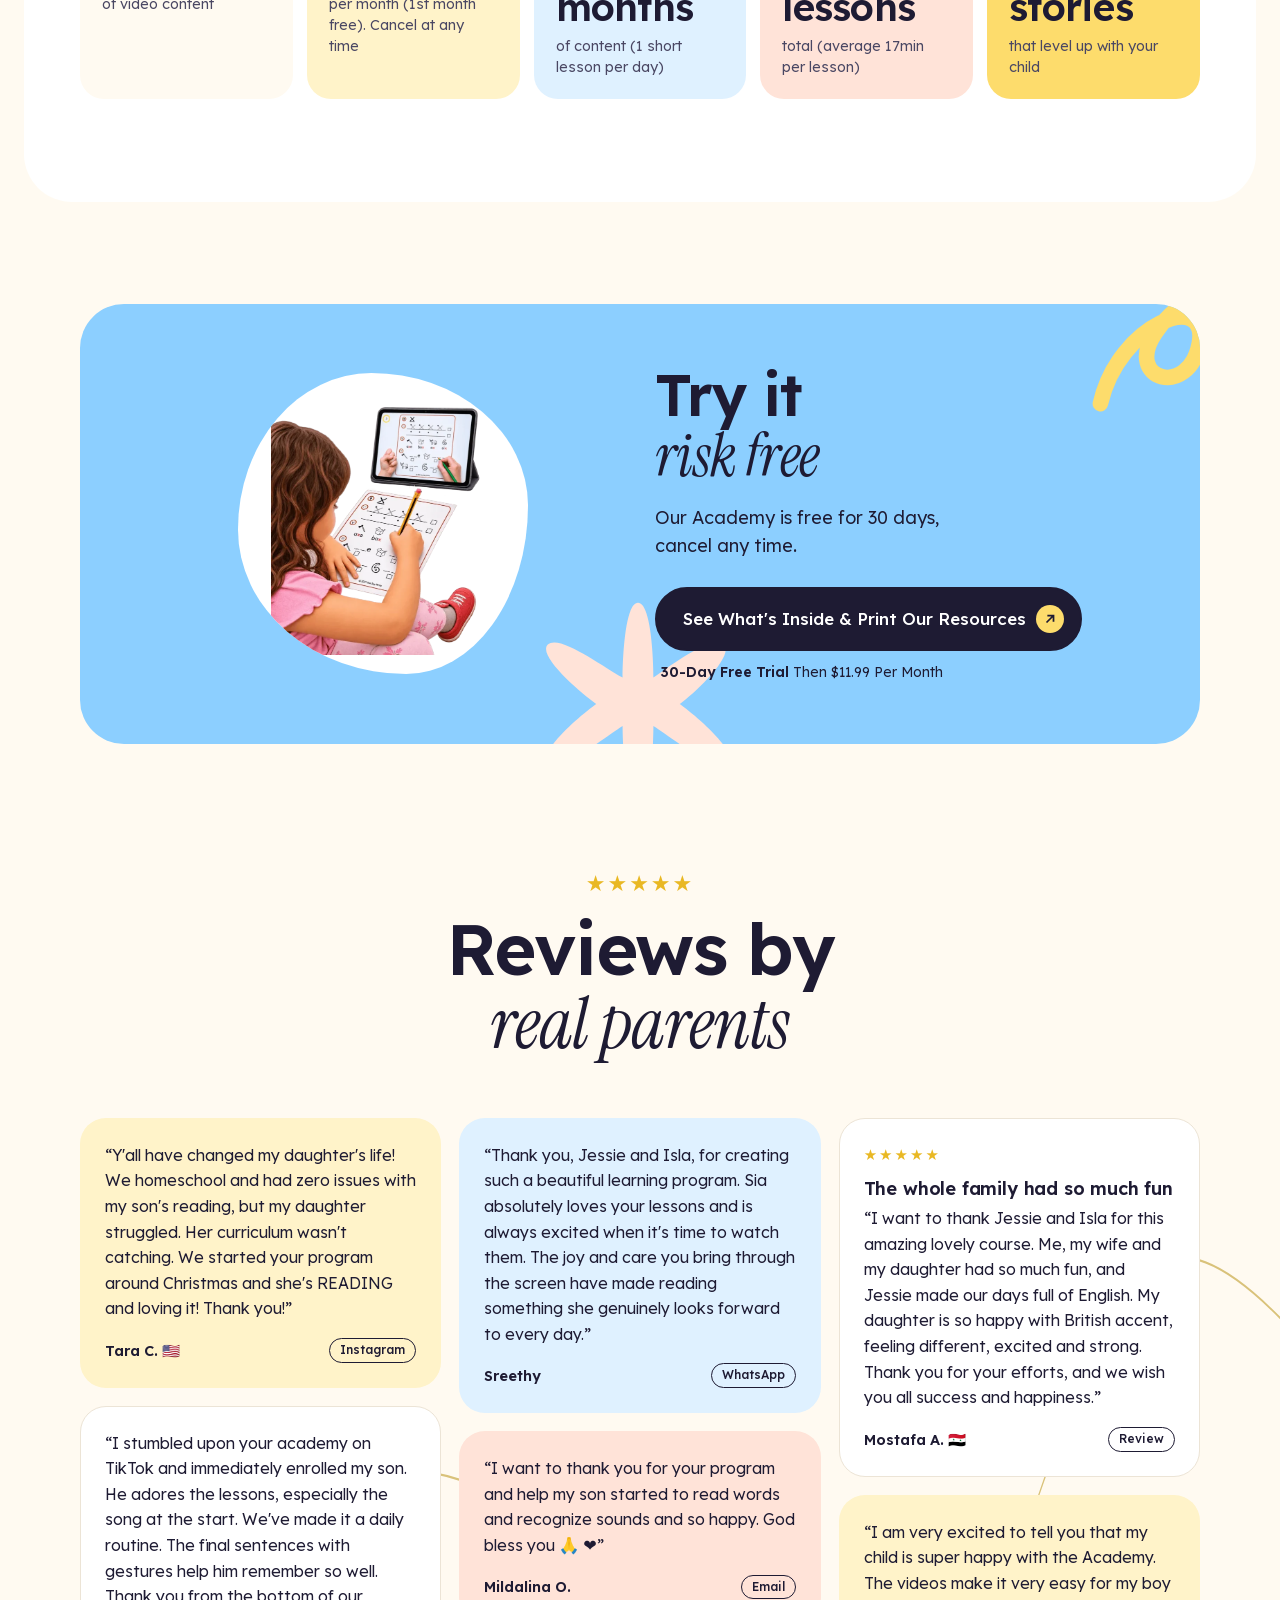
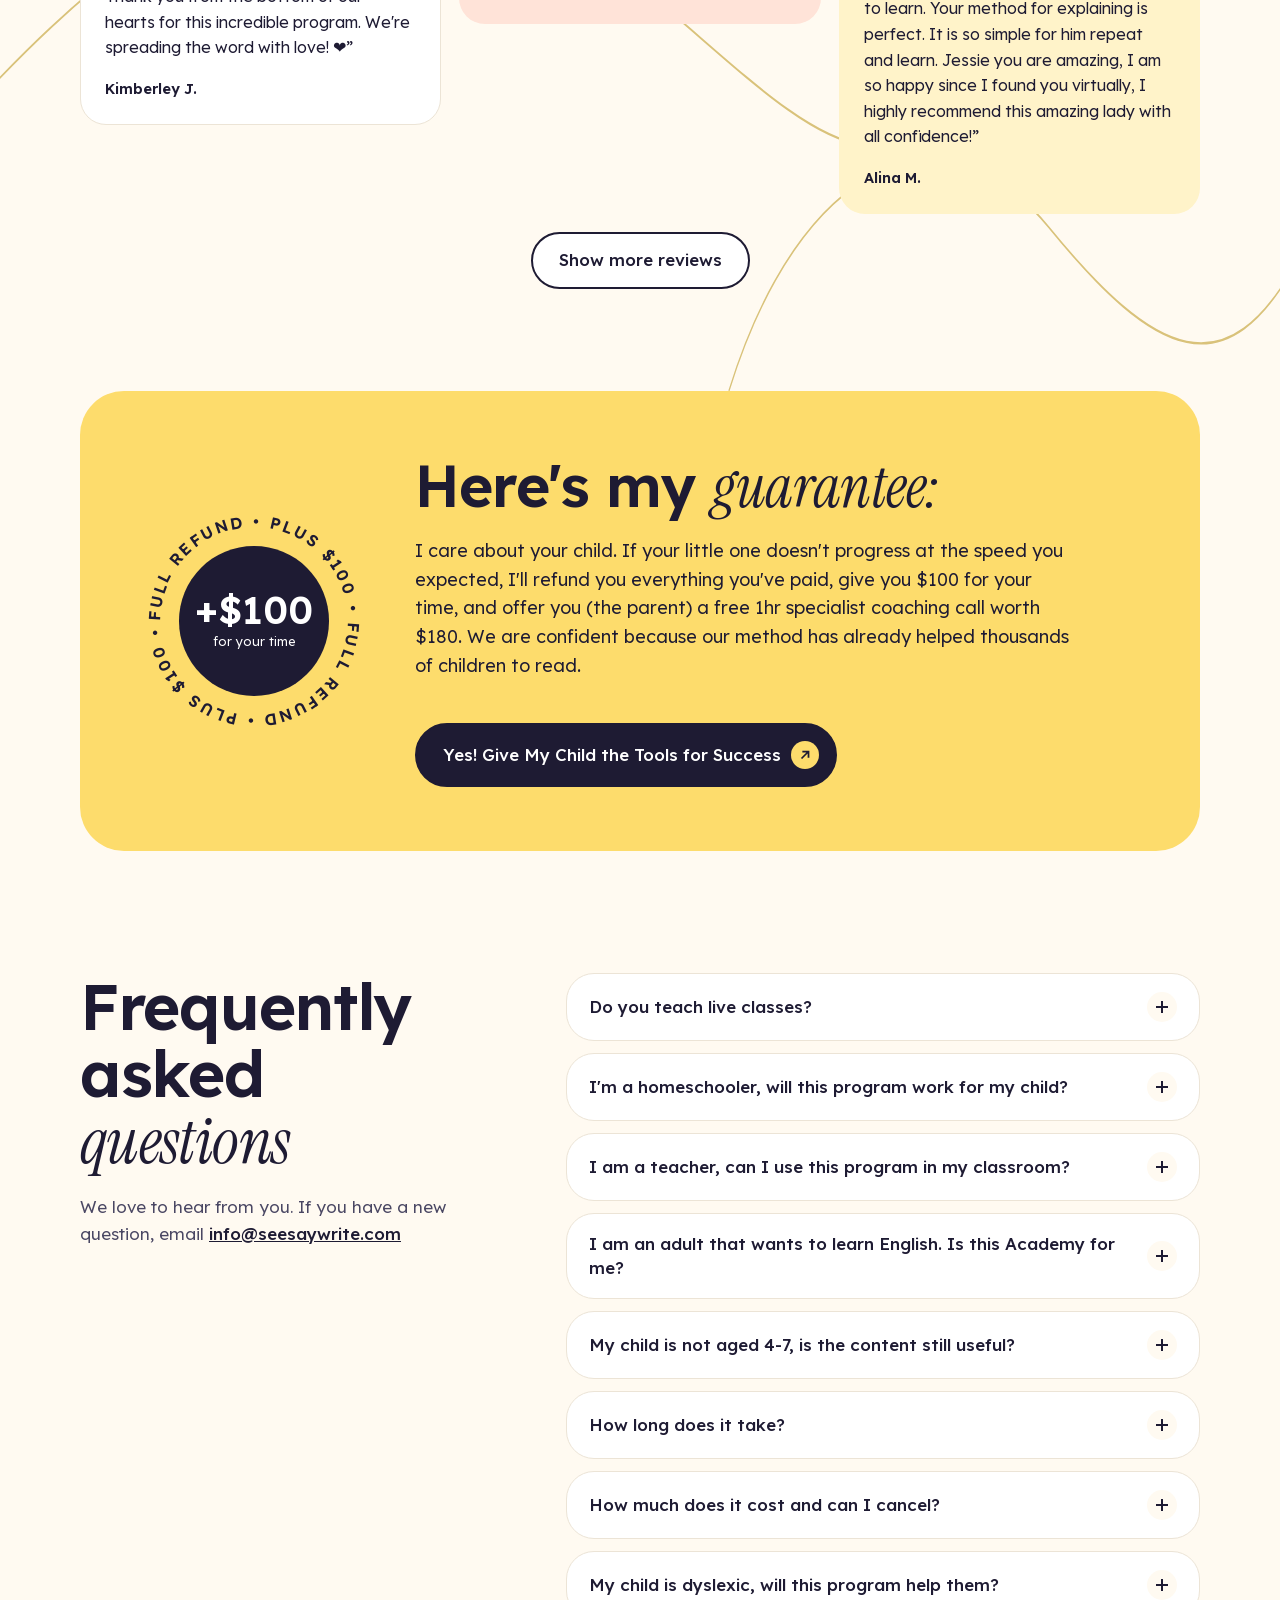
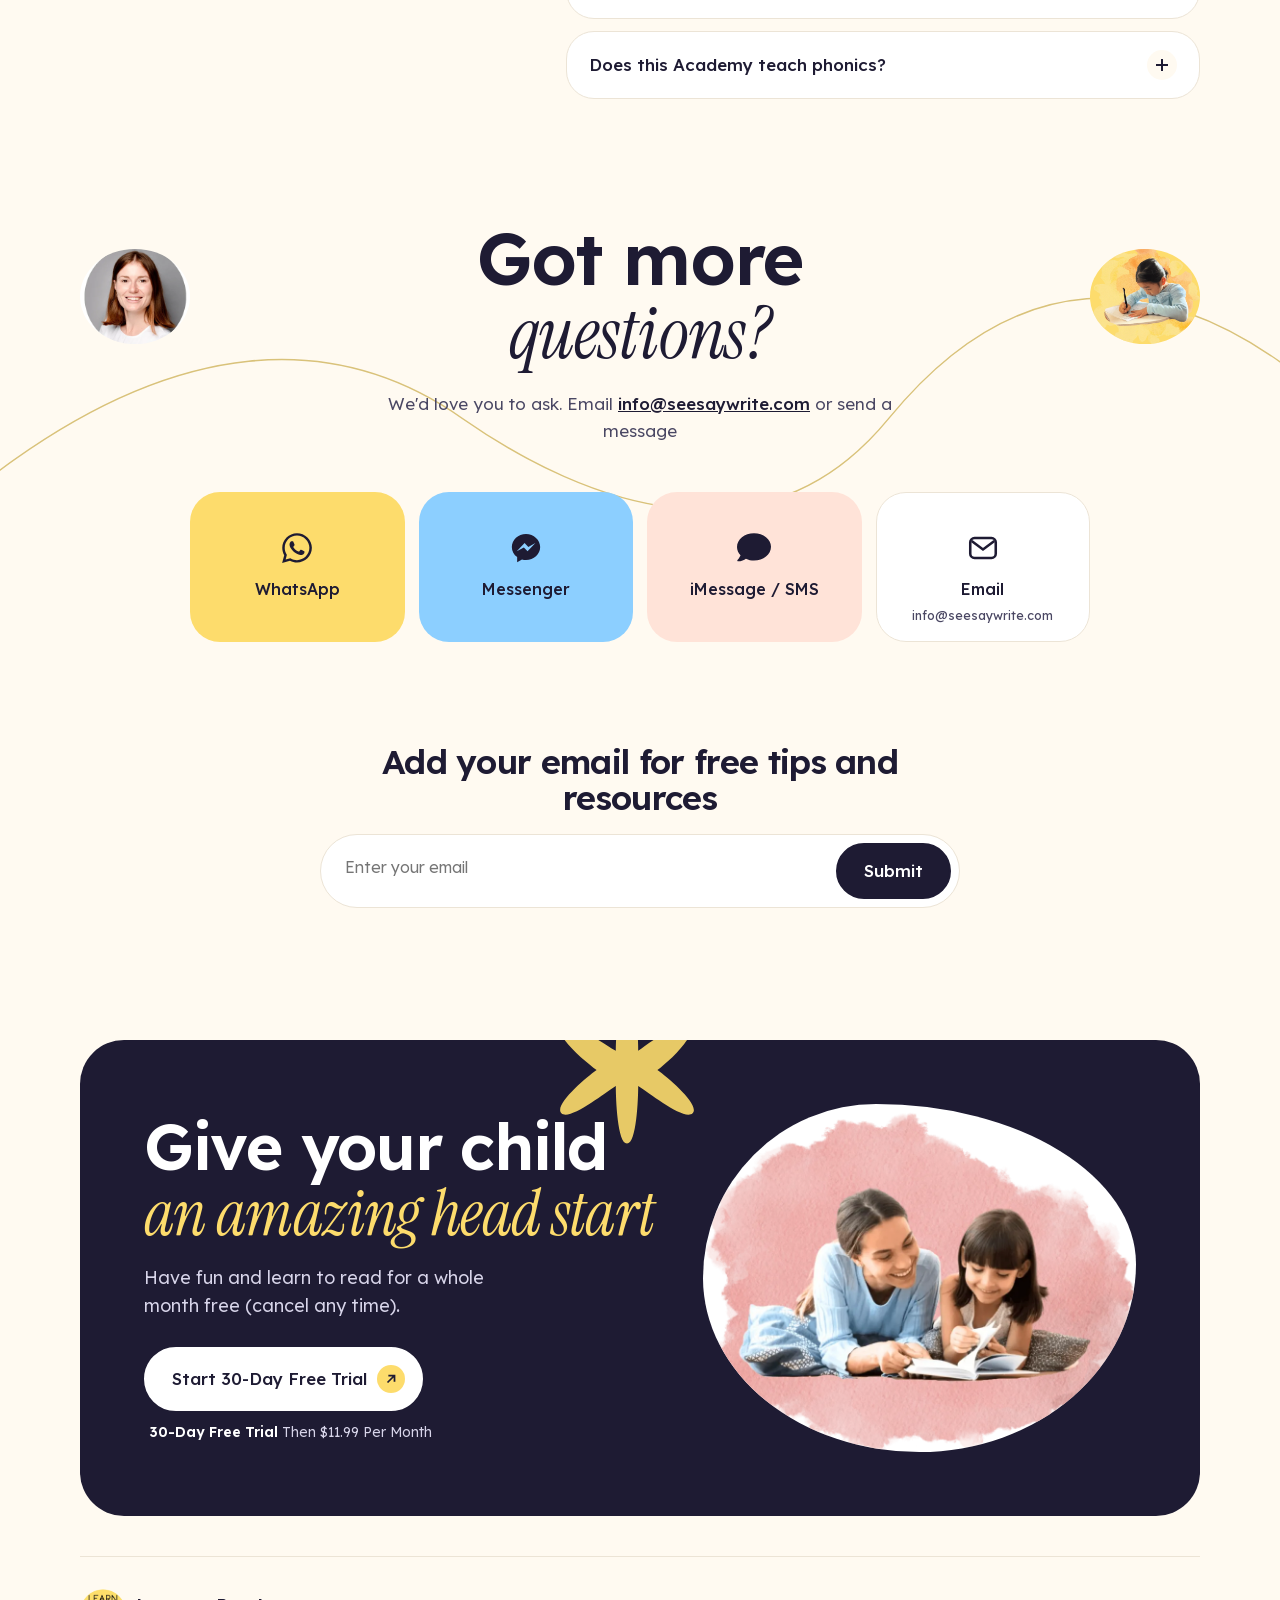
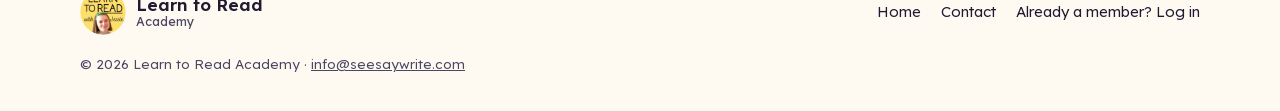
==== commit b60ae732: "Risk banner: smaller photo back inside the white shape; iPad resized in the photo Co-Authored-By: Cl" ====
--- a/index.html
+++ b/index.html
@@ -275,7 +275,7 @@
           <svg class="shape" viewBox="0 0 100 100" style="width:220px;inset-inline-start:40%;bottom:-70px" aria-hidden="true"><path d="M50 4c6 0 7 26 7 34 7-5 27-20 32-15s-13 22-20 27c7 5 27 22 22 27s-26-12-34-17c0 8-1 36-7 36s-7-28-7-36c-8 5-29 22-34 17s15-22 22-27C24 45 4 28 9 23s25 10 34 15c0-8 1-34 7-34z" fill="#ffe3d8"/></svg>
           <svg class="shape" viewBox="0 0 100 100" style="width:130px;inset-inline-end:-20px;top:-20px" aria-hidden="true"><path d="M8 92 C 22 30, 92 4, 84 46 S 26 74, 50 38 S 96 14, 98 4" fill="none" stroke="#fddc6c" stroke-width="12" stroke-linecap="round"/></svg>
           <div class="banner-img">
-            <img class="cutout" src="assets/img/girl-tablet-worksheet.webp" alt="A girl copying a worksheet onto paper while watching the same lesson on a tablet" width="704" height="800" loading="lazy" decoding="async">
+            <div class="mask cutout-mask"><img src="assets/img/girl-tablet-worksheet.webp?v=2" alt="A girl copying a worksheet onto paper while watching the same lesson on a tablet" width="644" height="717" loading="lazy" decoding="async"></div>
           </div>
           <div>
             <h2 data-i18n-html="risk.title">Try it <em>risk free</em></h2>
--- a/assets/css/style.css
+++ b/assets/css/style.css
@@ -443,17 +443,10 @@
 .banner .cta-note { color: var(--ink); }
 .banner-img { position: relative; z-index: 1; }
 .banner-img .mask { overflow: hidden; background: #fff; border-radius: 46% 54% 42% 58% / 52% 44% 56% 48%; padding: 6%; }
-/* the cut-out photo sits straight on the blue, inside a box the same shape the old framed photo had,
-   so the section keeps its size */
-.banner-img:has(.cutout) { aspect-ratio: 1.345; }
-.banner-img .cutout { position: absolute; inset: 0; width: 100%; height: 100%; object-fit: contain; transform: scale(1.2);
-  /* the photo also stops sharply at the legs: fade that edge into the blue */
-  -webkit-mask-image: linear-gradient(to bottom, #000 82%, transparent 99%); mask-image: linear-gradient(to bottom, #000 82%, transparent 99%); }
-/* the photo is cut off down its left side, so line that edge up with the edge of the blue box */
-html:not([dir="rtl"]) .banner-img .cutout {
-  left: calc(-1 * clamp(28px, 5vw, 60px)); width: calc(100% + clamp(28px, 5vw, 60px));
-  object-position: left center; transform-origin: left center;
-}
+/* cut-out photo inside the white shape: kept narrow so the section stays the same height */
+.banner-img .cutout-mask { max-width: 290px; margin-inline: auto; padding: 7% 7% 4%; }
+.banner-img .cutout-mask img { width: 100%; height: auto; }
+@media (max-width: 860px) { .banner-img .cutout-mask { max-width: 202px; } }
 .banner .shape { z-index: 0; }
 .banner > div { position: relative; z-index: 1; }
 @media (max-width: 860px) {
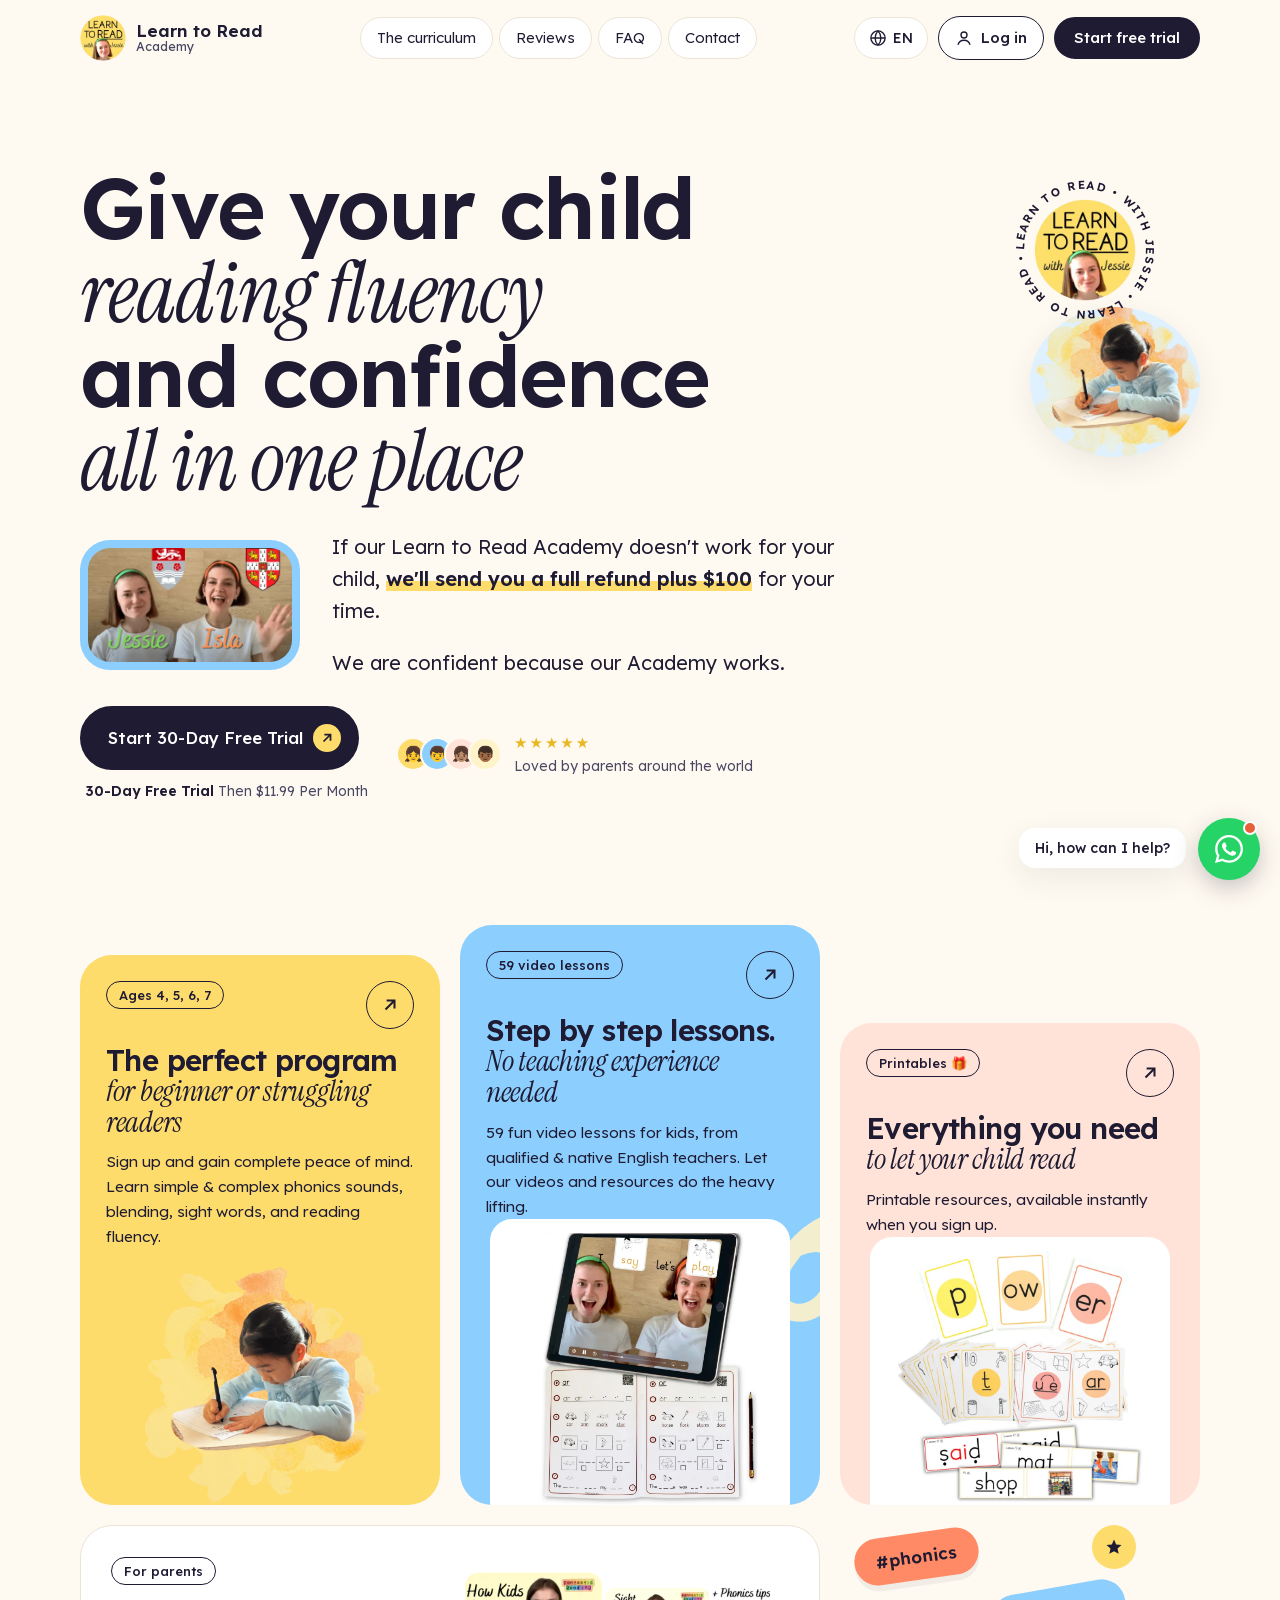
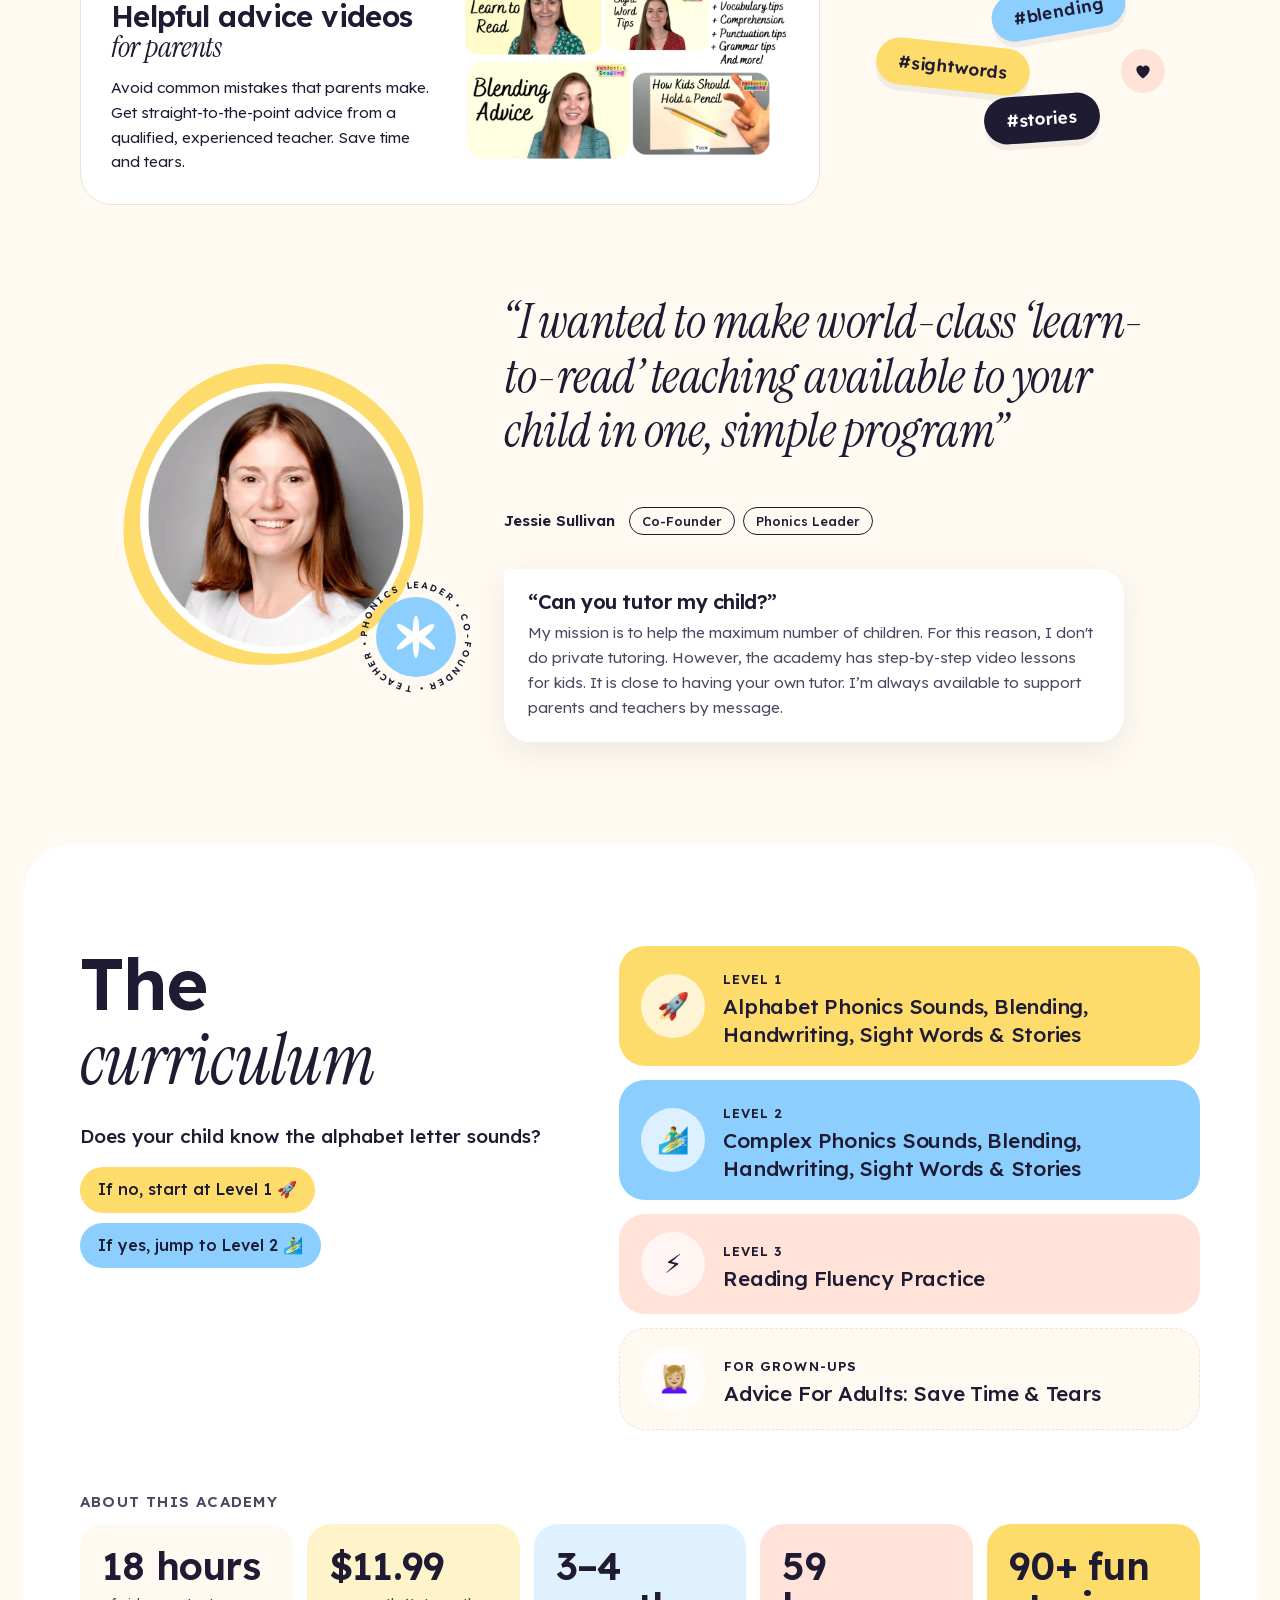
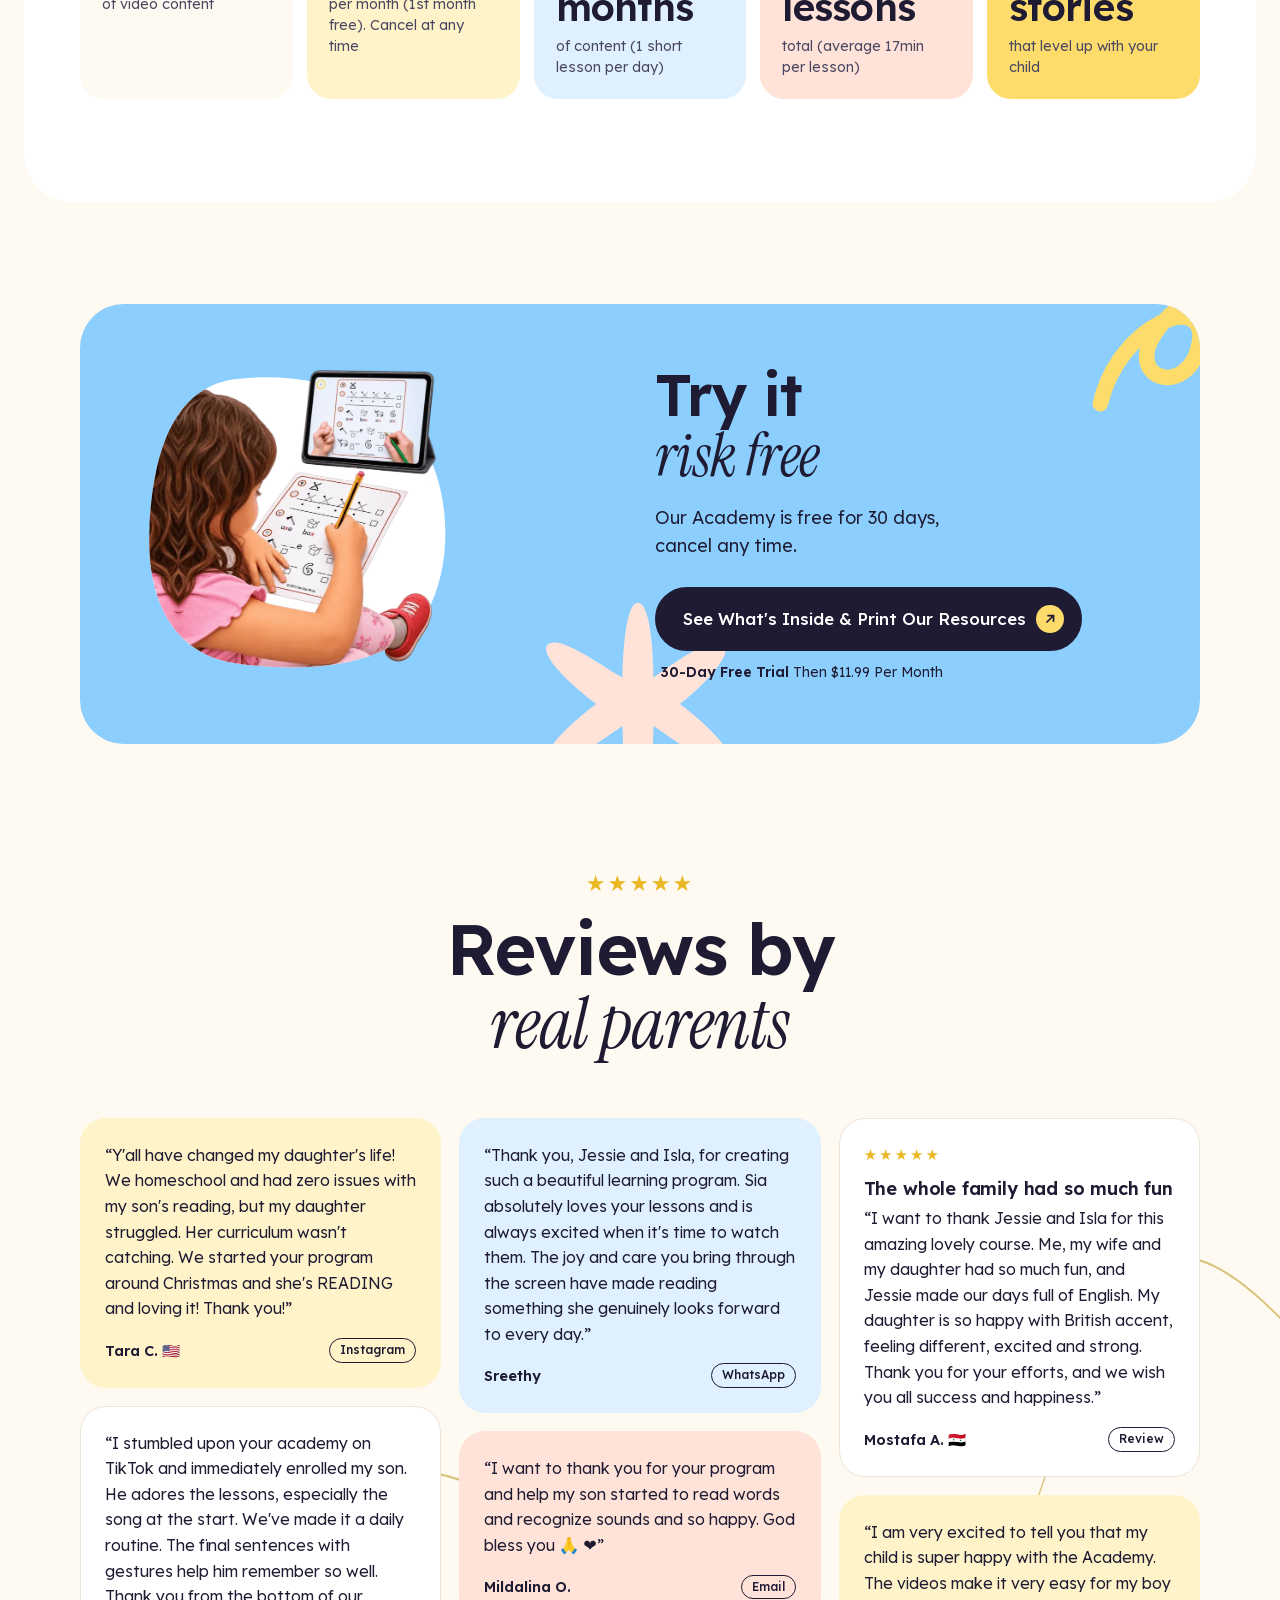
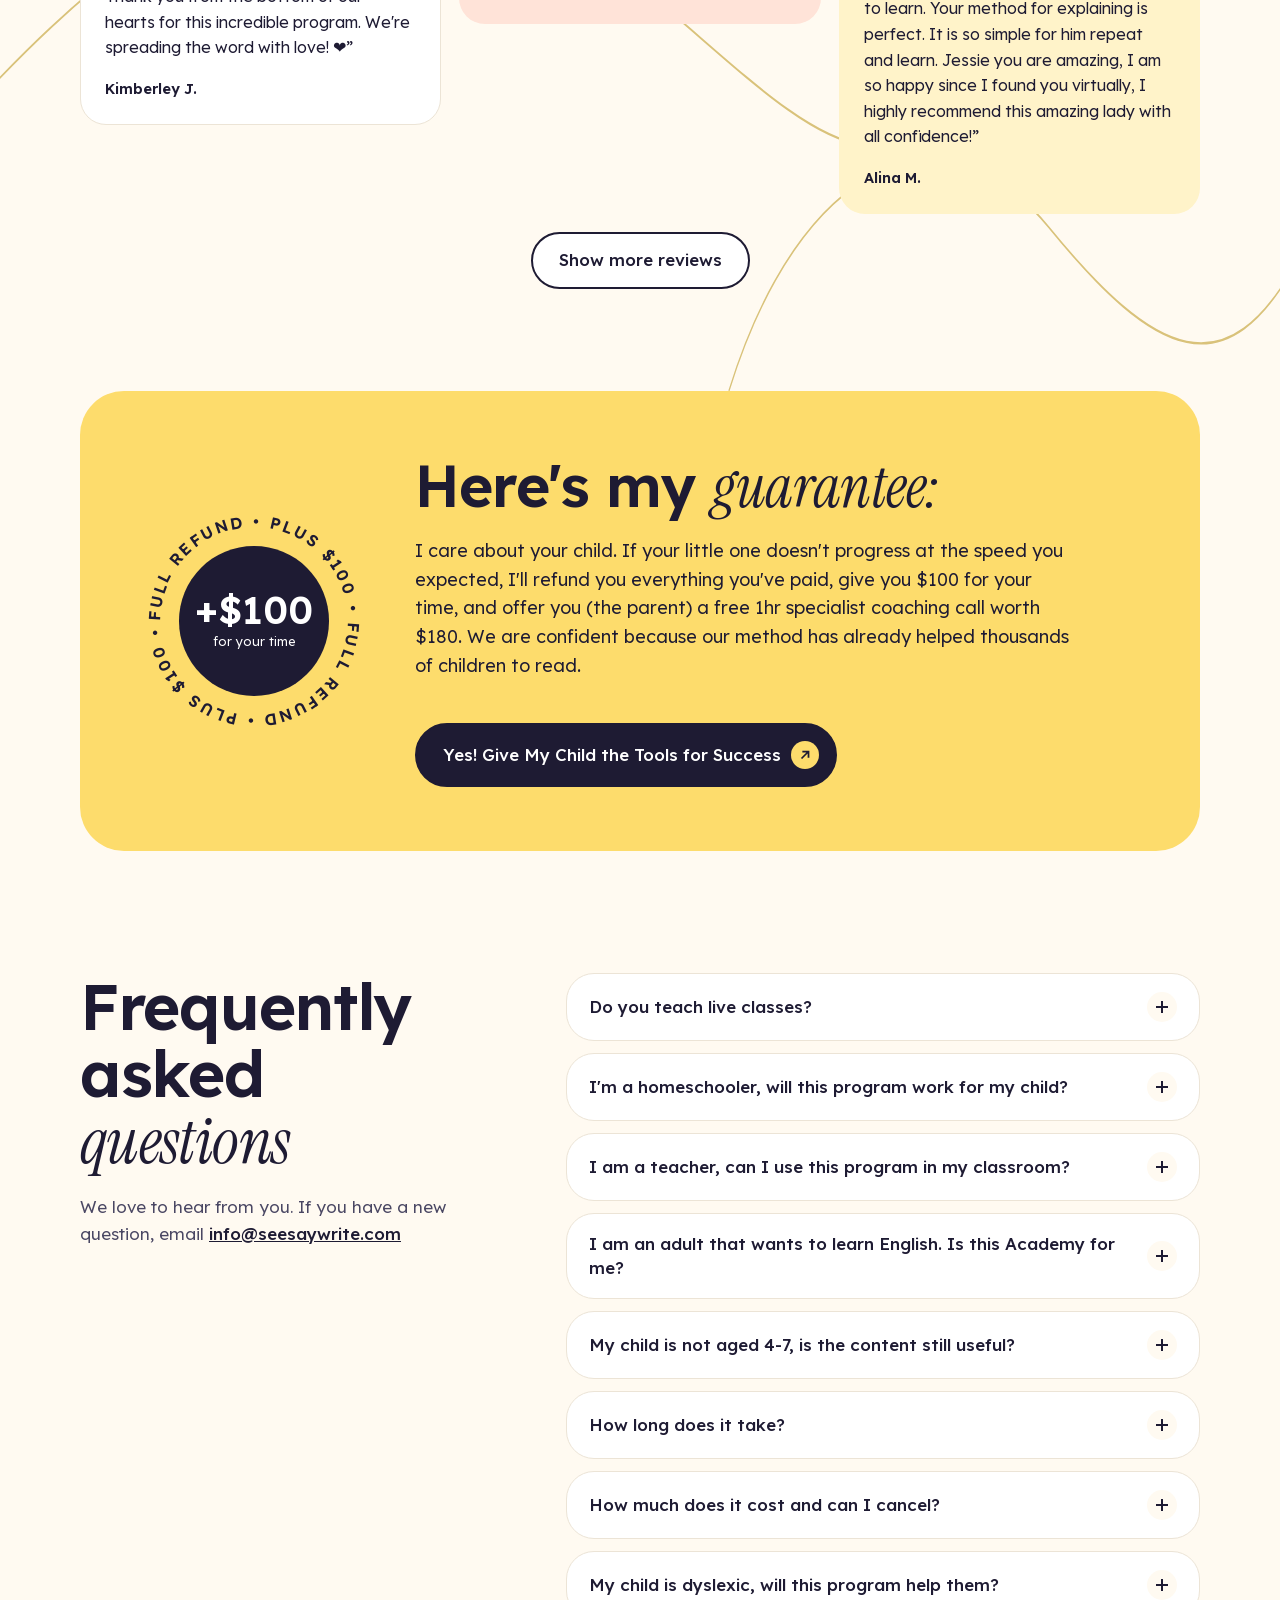
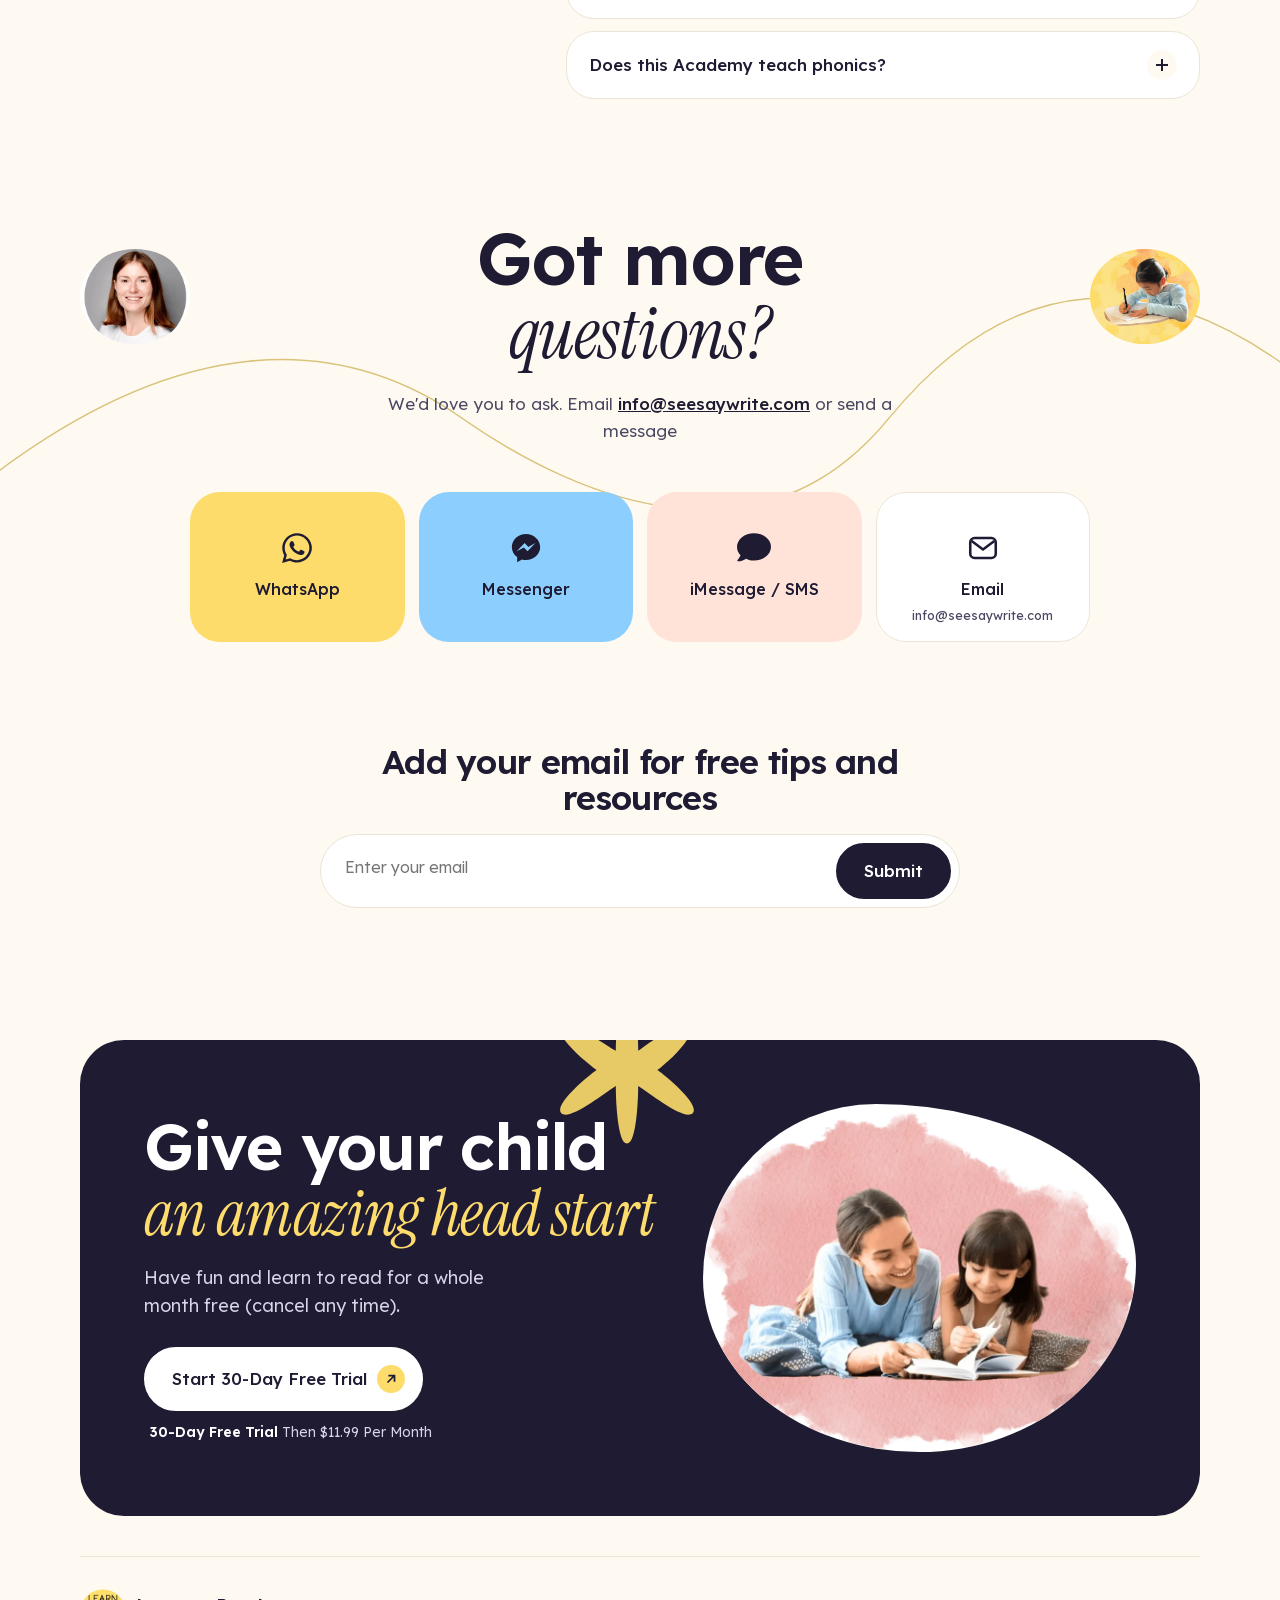
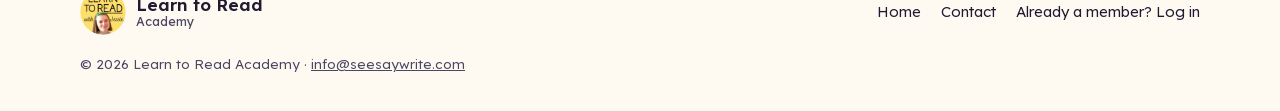
==== commit 77d868cf: "Risk banner: crisp hair edge, photo clipped to the exact white shape Co-Authored-By: Claude Opus 5.5" ====
--- a/index.html
+++ b/index.html
@@ -275,7 +275,7 @@
           <svg class="shape" viewBox="0 0 100 100" style="width:220px;inset-inline-start:40%;bottom:-70px" aria-hidden="true"><path d="M50 4c6 0 7 26 7 34 7-5 27-20 32-15s-13 22-20 27c7 5 27 22 22 27s-26-12-34-17c0 8-1 36-7 36s-7-28-7-36c-8 5-29 22-34 17s15-22 22-27C24 45 4 28 9 23s25 10 34 15c0-8 1-34 7-34z" fill="#ffe3d8"/></svg>
           <svg class="shape" viewBox="0 0 100 100" style="width:130px;inset-inline-end:-20px;top:-20px" aria-hidden="true"><path d="M8 92 C 22 30, 92 4, 84 46 S 26 74, 50 38 S 96 14, 98 4" fill="none" stroke="#fddc6c" stroke-width="12" stroke-linecap="round"/></svg>
           <div class="banner-img">
-            <div class="mask cutout-mask"><img src="assets/img/girl-tablet-worksheet.webp?v=2" alt="A girl copying a worksheet onto paper while watching the same lesson on a tablet" width="644" height="717" loading="lazy" decoding="async"></div>
+            <div class="mask cutout-mask"><img src="assets/img/girl-tablet-worksheet.webp?v=3" alt="A girl copying a worksheet onto paper while watching the same lesson on a tablet" width="734" height="717" loading="lazy" decoding="async"></div>
           </div>
           <div>
             <h2 data-i18n-html="risk.title">Try it <em>risk free</em></h2>
--- a/assets/css/style.css
+++ b/assets/css/style.css
@@ -443,10 +443,31 @@
 .banner .cta-note { color: var(--ink); }
 .banner-img { position: relative; z-index: 1; }
 .banner-img .mask { overflow: hidden; background: #fff; border-radius: 46% 54% 42% 58% / 52% 44% 56% 48%; padding: 6%; }
-/* cut-out photo inside the white shape: kept narrow so the section stays the same height */
-.banner-img .cutout-mask { max-width: 290px; margin-inline: auto; padding: 7% 7% 4%; }
-.banner-img .cutout-mask img { width: 100%; height: auto; }
-@media (max-width: 860px) { .banner-img .cutout-mask { max-width: 202px; } }
+/* cut-out photo on a white shape. The photo is clipped to the exact shape (so its own straight edges
+   never show), except the iPad and her shoe, which come out over the edge. Sized so the section keeps
+   its height. */
+.banner-img .cutout-mask {
+  --blob: url("data:image/svg+xml,%3Csvg xmlns='http://www.w3.org/2000/svg' viewBox='0 0 100 100' preserveAspectRatio='none'%3E%3Cpath d='M30 3C55 0 80 8 92 28C100 45 99 70 88 84C76 97 50 99 28 95C10 91 2 74 3 52C4 28 10 6 30 3Z'/%3E%3C/svg%3E");
+  position: relative; max-width: 314px; padding: 0; margin-inline-start: 0;
+  background: none; overflow: visible; border-radius: 0;
+}
+.banner-img .cutout-mask::before {
+  content: ""; position: absolute; inset: 0; background: #fff;
+  -webkit-mask: var(--blob) 0 0 / 100% 100% no-repeat; mask: var(--blob) 0 0 / 100% 100% no-repeat;
+}
+.banner-img .cutout-mask img {
+  position: relative; display: block; width: 100%; height: auto;
+  /* shape, plus the shoe (right strip), plus the iPad (top-right block) */
+  -webkit-mask-image: var(--blob), linear-gradient(to right, transparent 78%, #000 78%),
+    linear-gradient(to right, transparent 51%, #000 51%), linear-gradient(to bottom, #000 34%, transparent 34%);
+  mask-image: var(--blob), linear-gradient(to right, transparent 78%, #000 78%),
+    linear-gradient(to right, transparent 51%, #000 51%), linear-gradient(to bottom, #000 34%, transparent 34%);
+  -webkit-mask-size: 100% 100%; mask-size: 100% 100%;
+  -webkit-mask-repeat: no-repeat; mask-repeat: no-repeat;
+  -webkit-mask-composite: source-over, source-over, source-in, source-over;
+  mask-composite: add, add, intersect, add;
+}
+@media (max-width: 860px) { .banner-img .cutout-mask { max-width: 219px; } }
 .banner .shape { z-index: 0; }
 .banner > div { position: relative; z-index: 1; }
 @media (max-width: 860px) {
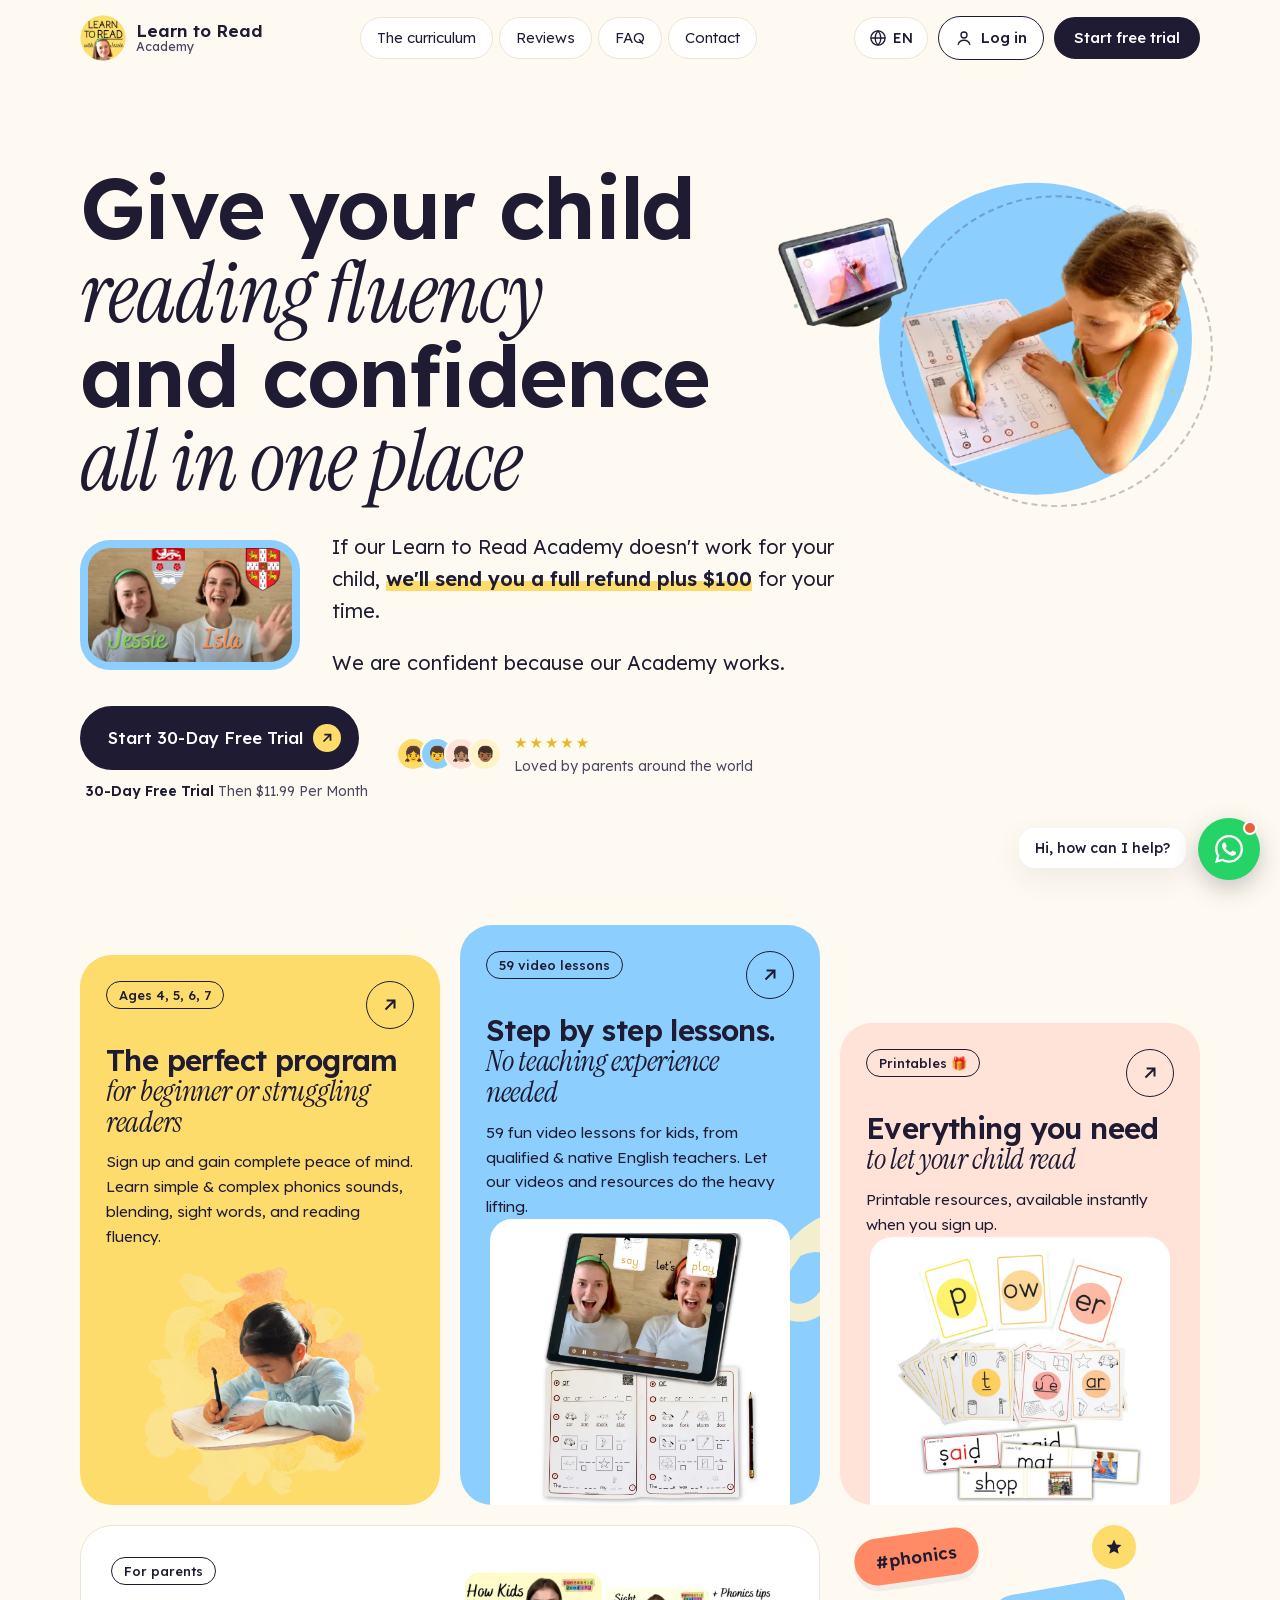
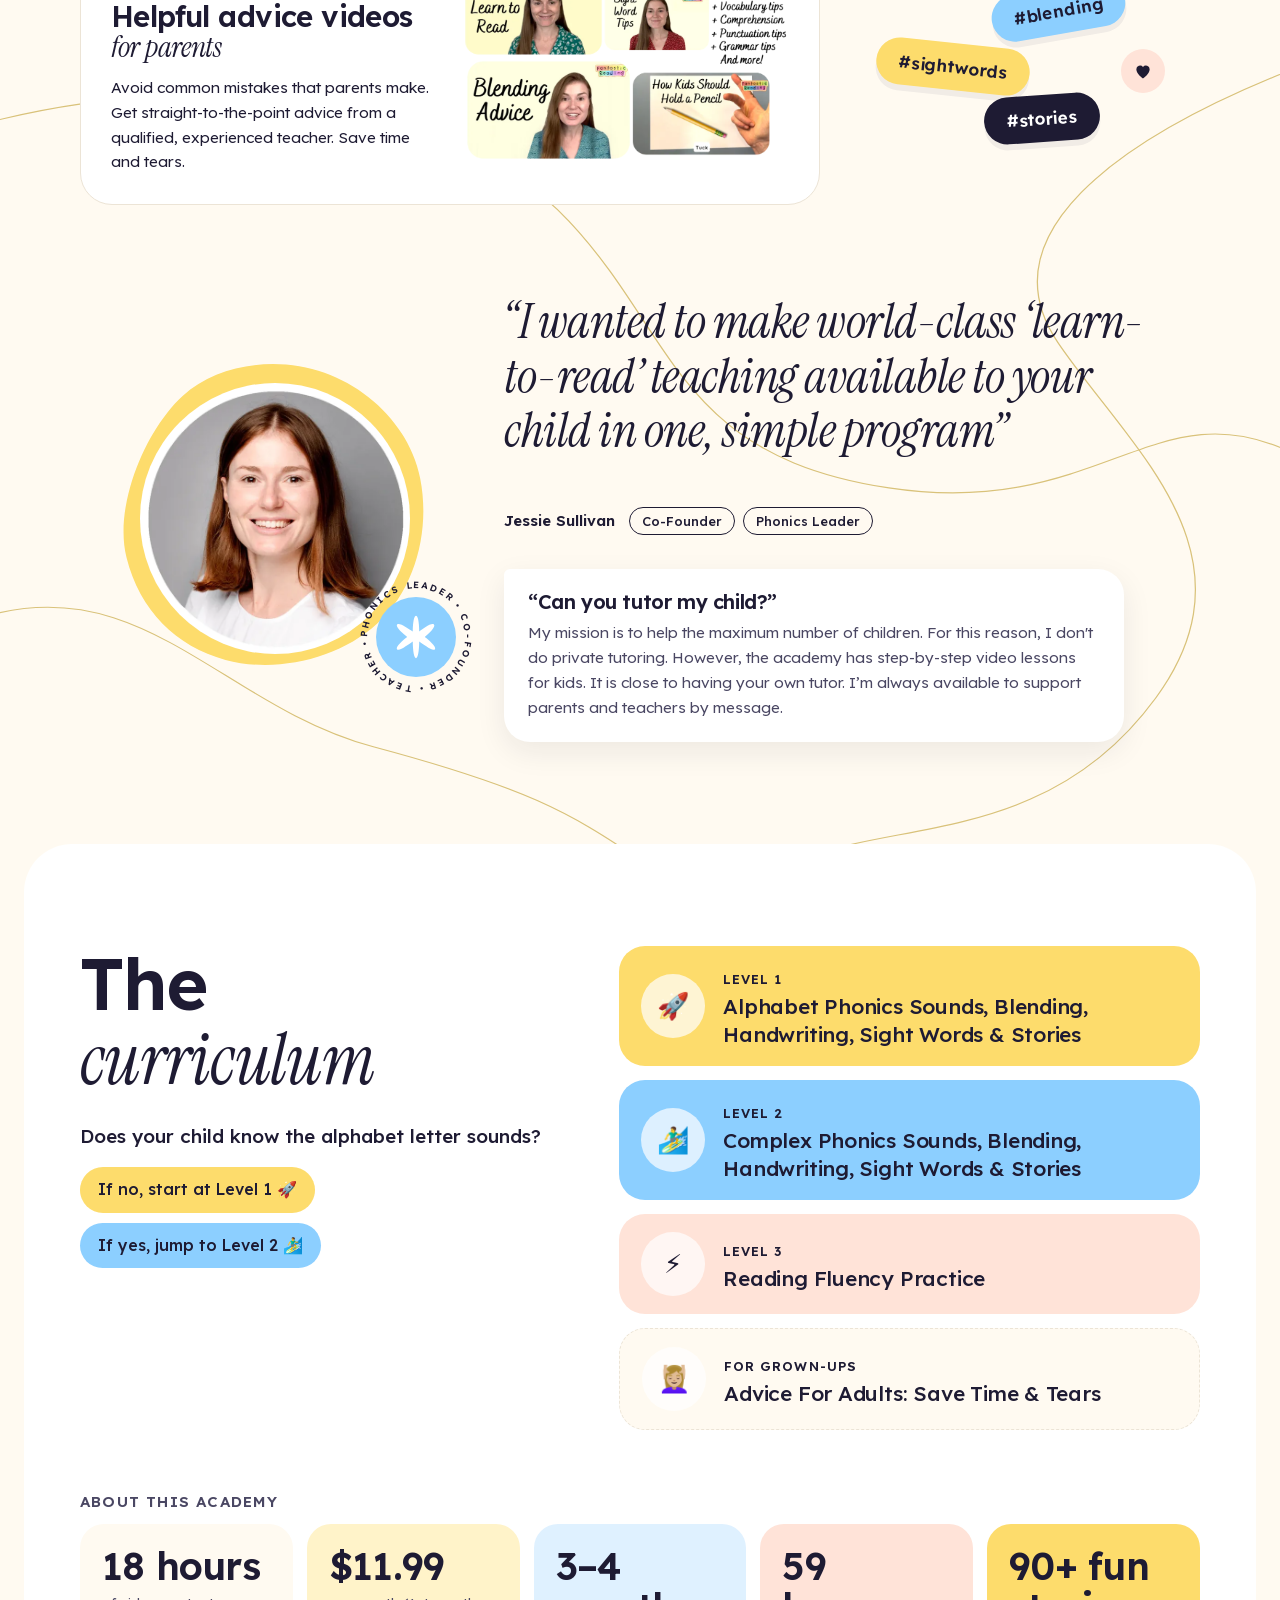
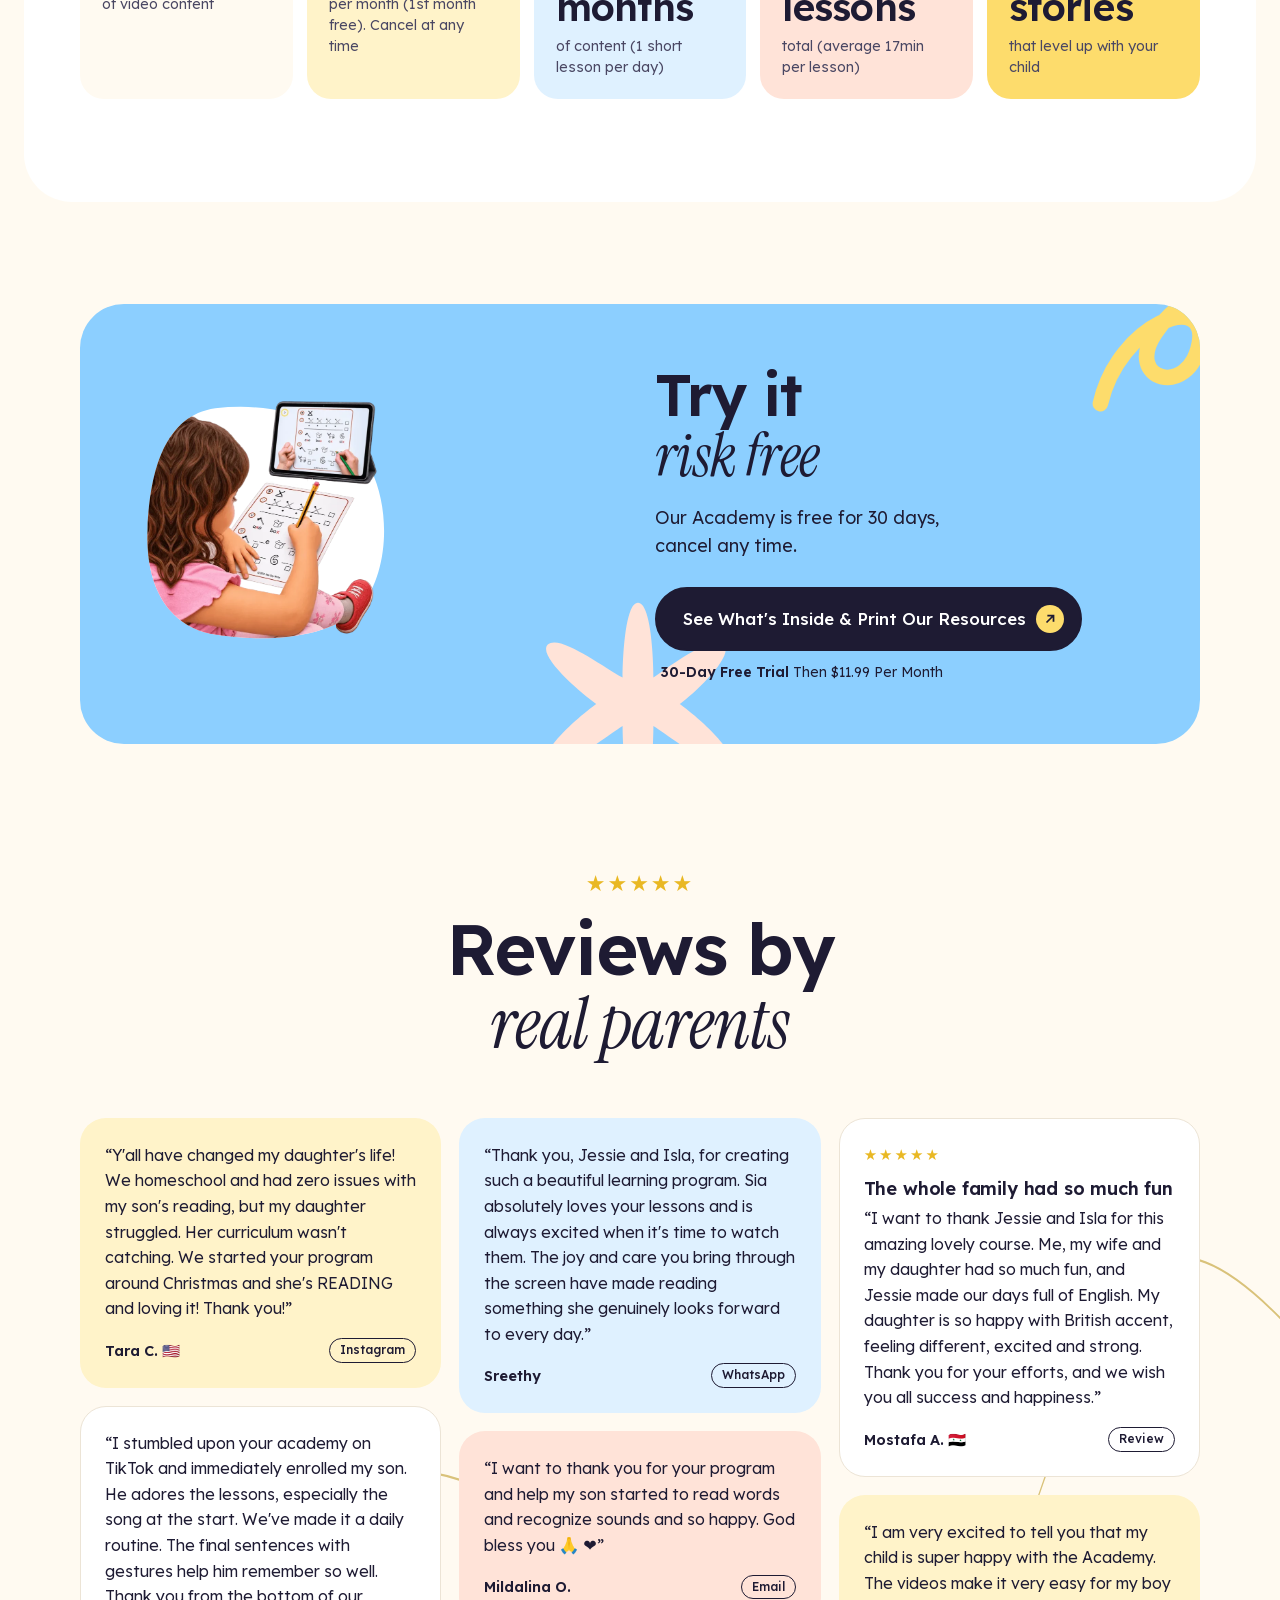
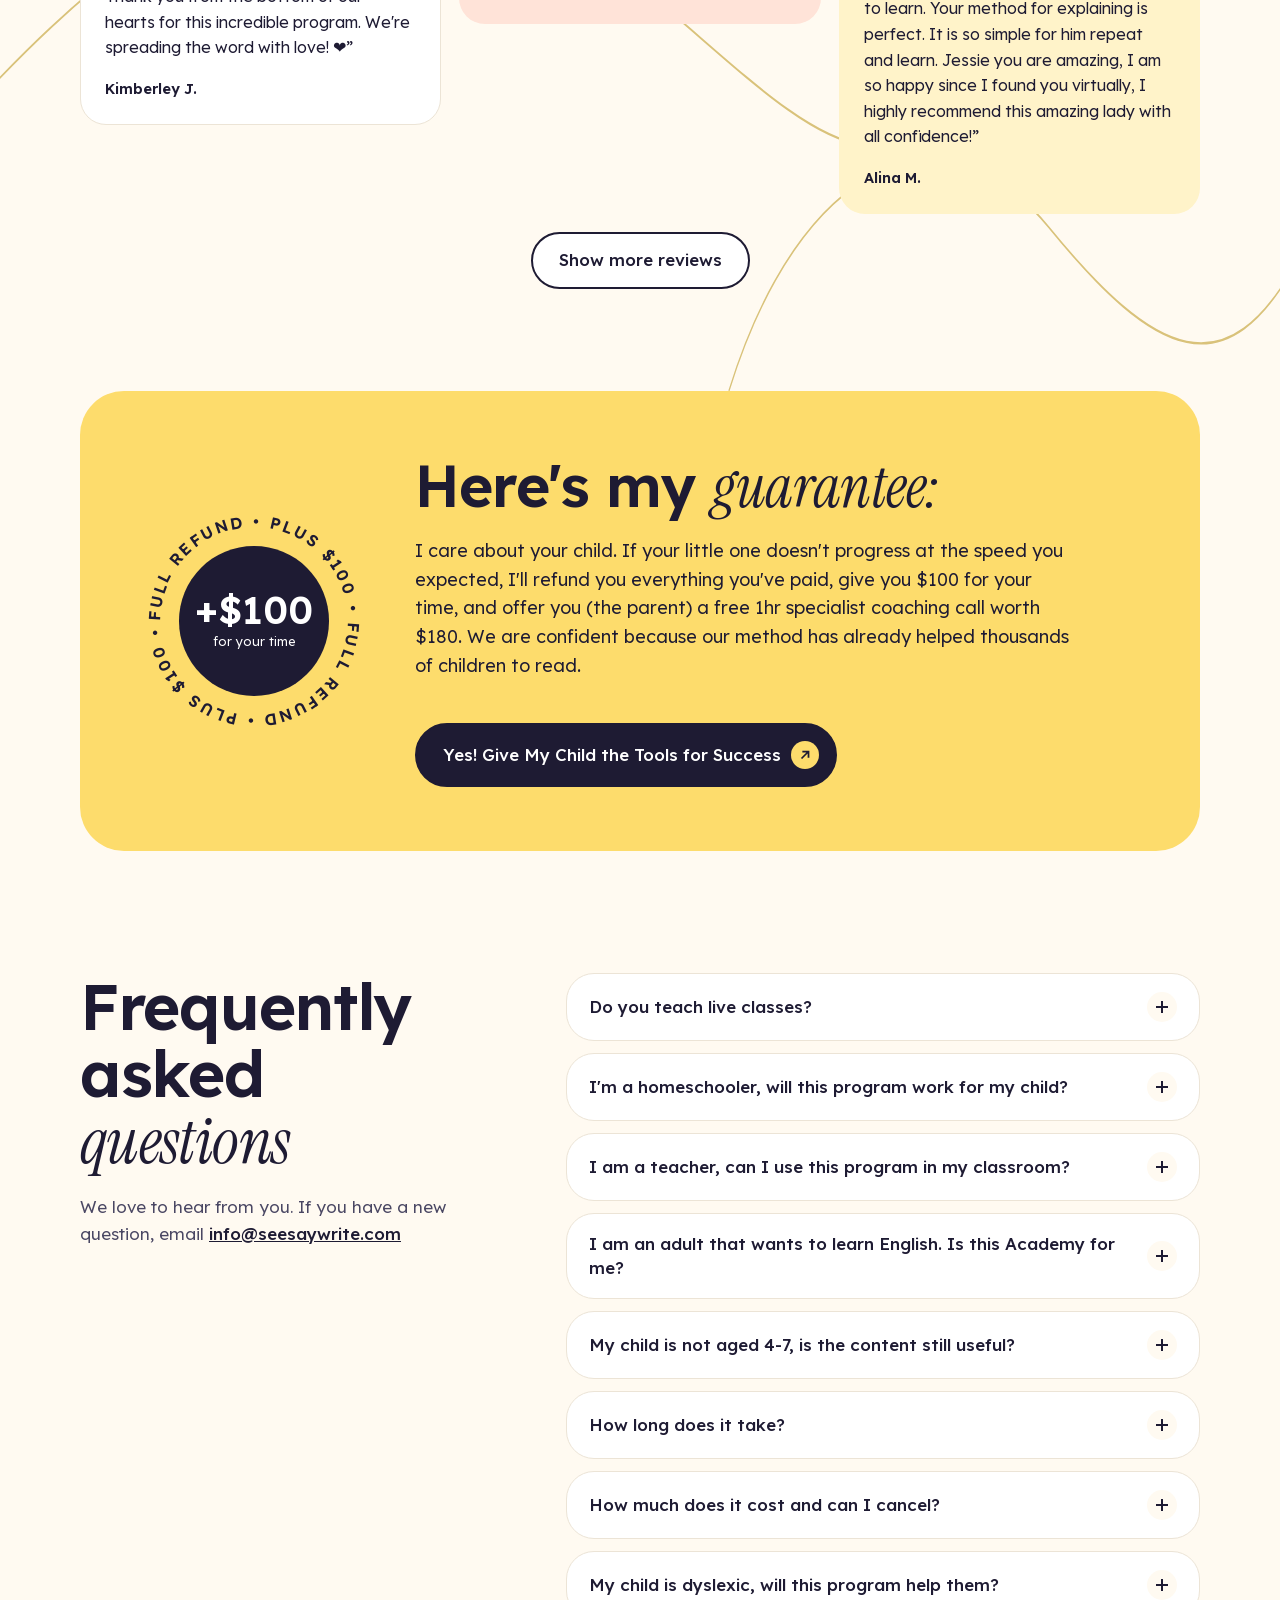
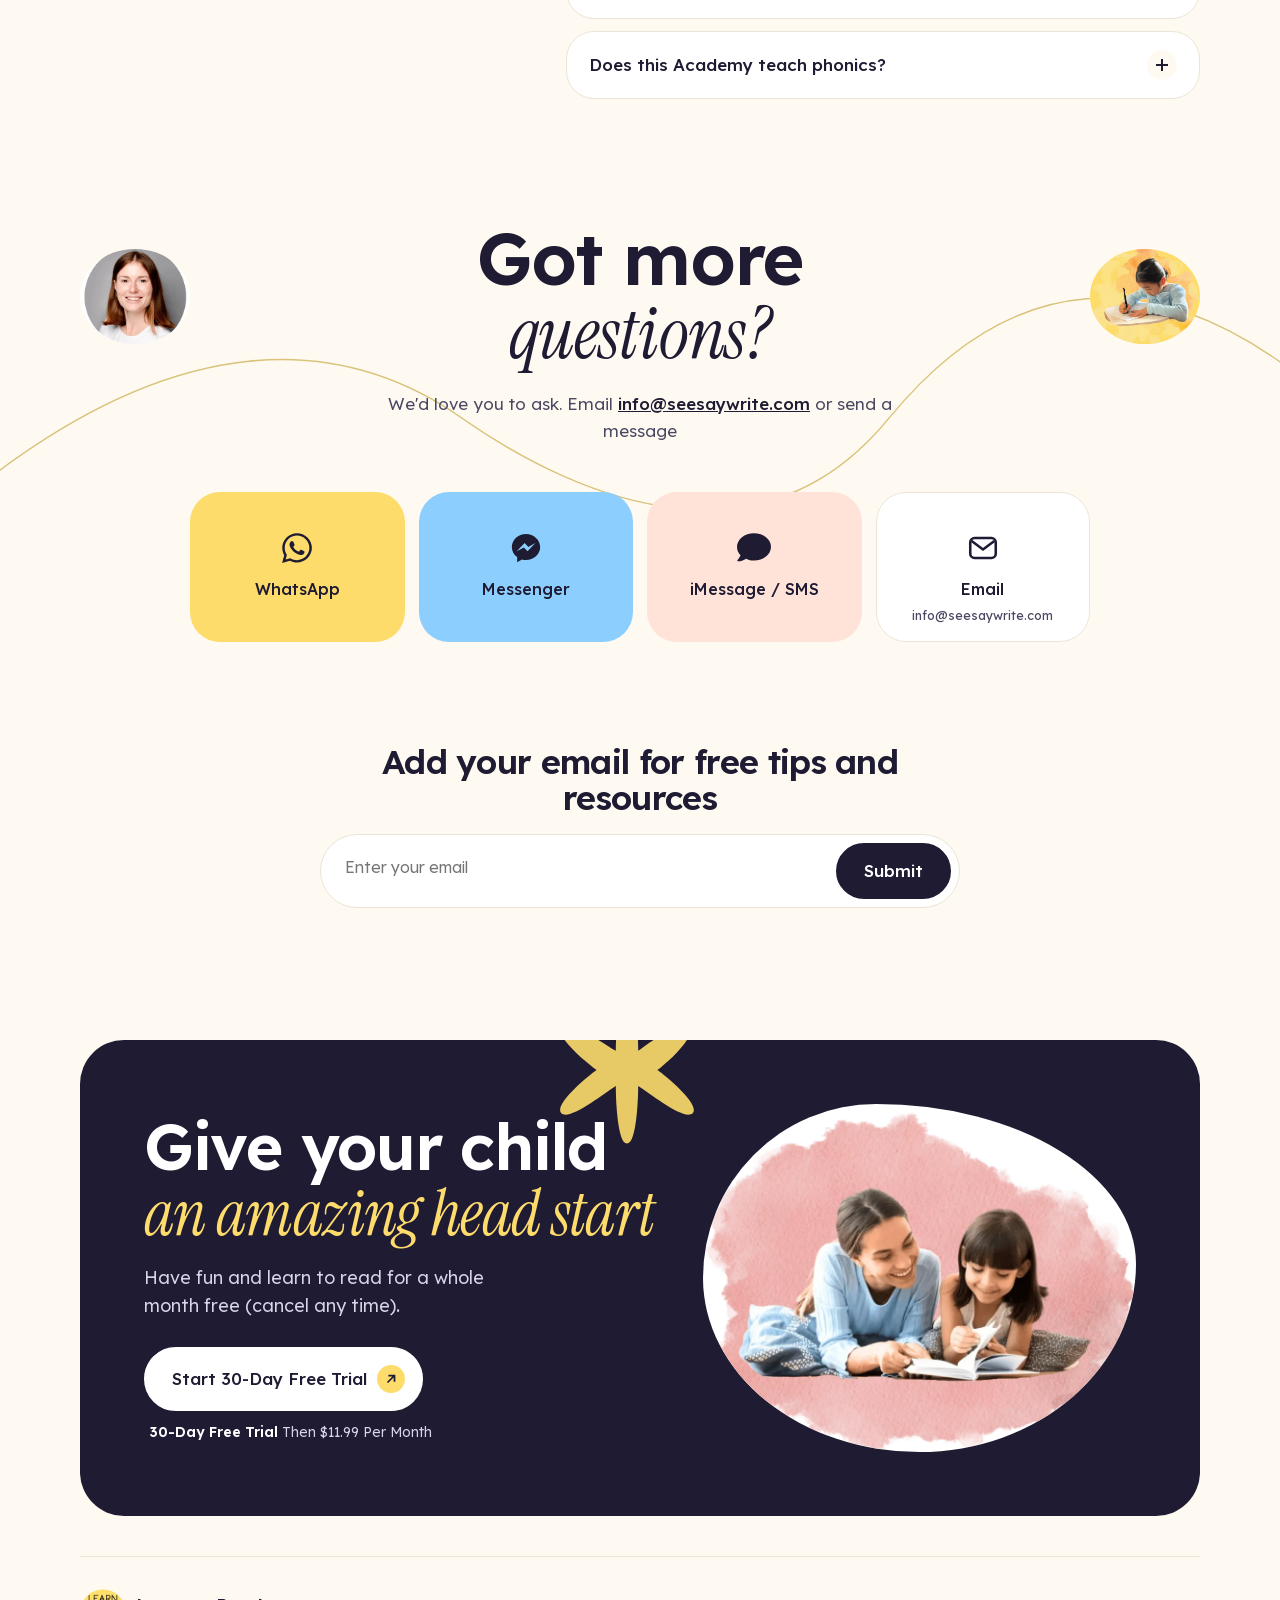
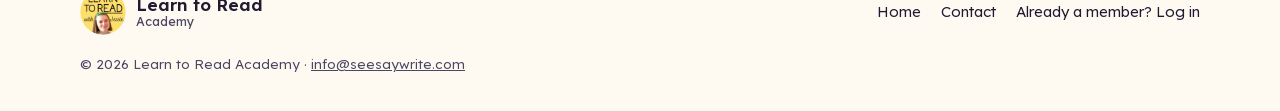
==== commit 02aa42a4: "Hero: girl with tablet on a blue circle (option B); wavy lines joining the cards and Jessie's quote " ====
--- a/index.html
+++ b/index.html
@@ -111,11 +111,7 @@
         <div class="hero-grid">
           <h1><span data-i18n-html="hero.title"><span class="line">Give your child</span> <span class="line"><em>reading fluency</em></span> <span class="line">and confidence</span> <span class="line"><em>all in one place</em></span></span></h1>
           <div class="hero-side">
-            <div class="badge-rotate" aria-hidden="true">
-              <svg class="ring" viewBox="0 0 150 150"><defs><path id="ringA" d="M75,75 m-61,0 a61,61 0 1,1 122,0 a61,61 0 1,1 -122,0"/></defs><text><textPath href="#ringA" textLength="380">Learn to read • with Jessie • Learn to read •</textPath></text></svg>
-              <div class="core"><img src="assets/img/logo.webp" alt="" width="102" height="102"></div>
-            </div>
-            <div class="photo-oval"><img src="assets/img/girl-writing.webp" alt="" width="170" height="150" loading="lazy"></div>
+            <div class="hero-pic"><img src="assets/img/hero-girl-tablet.webp" alt="A girl copying a worksheet while watching the lesson on a tablet" width="578" height="372" fetchpriority="high"></div>
           </div>
         </div>
 
@@ -210,7 +206,8 @@
     </section>
 
     <!-- ===================== JESSIE ===================== -->
-    <section class="section" style="padding-top:20px" aria-label="A word from Jessie">
+    <section class="section bridge-thread" style="padding-top:20px" aria-label="A word from Jessie">
+      <svg class="thread" viewBox="0 0 1440 1000" preserveAspectRatio="none" aria-hidden="true"><path d="M-20 110 C 260 30, 520 90, 640 230 S 760 520, 1000 560 S 1300 430, 1460 520"/><path d="M1460 40 C 1250 130, 1110 250, 1190 380 S 1420 640, 1300 820 S 1010 970, 900 1020"/><path d="M-20 720 C 160 660, 250 830, 420 880 S 640 960, 720 1020"/></svg>
       <div class="wrap">
         <div class="quote-wrap">
           <div class="quote-photo">
--- a/assets/css/style.css
+++ b/assets/css/style.css
@@ -234,6 +234,10 @@
 .has-thread { position: relative; overflow: hidden; }
 .has-thread .thread { inset: 0; width: 100%; height: 100%; }
 .has-thread > .wrap { position: relative; z-index: 1; }
+/* lines that start among the cards above and run down behind Jessie's quote, joining the two sections */
+.bridge-thread { position: relative; }
+.bridge-thread .thread { left: 0; width: 100%; top: -240px; height: calc(100% + 240px); }
+.bridge-thread > .wrap, .features > .wrap { position: relative; z-index: 1; }
 .hero-grid { position: relative; z-index: 1; display: grid; grid-template-columns: 1fr auto; gap: 24px 40px; align-items: start; }
 .hero h1 { font-size: clamp(40px, min(6.6vw, 10.4vh), 100px); line-height: 0.98; }
 /* On computers/iPads the hero fills exactly the first screen, so the next section doesn't peek in */
@@ -258,6 +262,14 @@
 .hero-side { display: flex; flex-direction: column; align-items: center; gap: 12px; padding-top: 8px; }
 .hero-side .photo-oval { width: 170px; height: 150px; border-radius: 50%; overflow: hidden; background: var(--sky-pale); margin-top: -30px; margin-inline-start: 60px; box-shadow: var(--shadow); }
 .hero-side .photo-oval img { width: 100%; height: 100%; object-fit: cover; }
+/* hero picture: girl with tablet on a blue circle, the iPad spilling out to the left */
+.hero-grid { align-items: center; }
+.hero-pic { position: relative; width: clamp(320px, 33vw, 470px); }
+.hero-pic img { display: block; position: relative; width: 100%; height: auto; }
+.hero-pic::before { content: ""; position: absolute; width: 74%; aspect-ratio: 1; right: 2%; top: 50%; transform: translateY(-50%);
+  border-radius: 50%; background: var(--sky); }
+.hero-pic::after { content: ""; position: absolute; width: 74%; aspect-ratio: 1; right: -3%; top: 50%; transform: translateY(-46%);
+  border-radius: 50%; border: 2px dashed var(--ink); opacity: .25; }
 
 .hero-intro { position: relative; z-index: 1; display: grid; grid-template-columns: auto 1fr; gap: 24px 32px; align-items: center; margin-top: clamp(18px, 3.2vh, 36px); max-width: 900px; }
 .vsl-pill {
@@ -293,9 +305,9 @@
   .hero-grid { grid-template-columns: 1fr; }
   .hero-side { flex-direction: row; justify-content: flex-start; position: absolute; inset-inline-end: -10px; top: -10px; padding: 0; }
   .hero-side .photo-oval { display: none; }
-  .badge-rotate { width: 112px; height: 112px; }
-  .badge-rotate .core { inset: 18px; }
-  .hero h1 { padding-top: 96px; }
+  .hero-side { inset-inline-end: -6px; top: -6px; }
+  .hero-pic { width: 240px; }
+  .hero h1 { padding-top: 150px; }
   .hero-intro { grid-template-columns: 1fr; margin-top: 28px; }
   .vsl-pill { width: 180px; height: 104px; }
   .vsl-pill.photo-only { width: 200px; height: auto; }
@@ -448,7 +460,7 @@
    its height. */
 .banner-img .cutout-mask {
   --blob: url("data:image/svg+xml,%3Csvg xmlns='http://www.w3.org/2000/svg' viewBox='0 0 100 100' preserveAspectRatio='none'%3E%3Cpath d='M30 3C55 0 80 8 92 28C100 45 99 70 88 84C76 97 50 99 28 95C10 91 2 74 3 52C4 28 10 6 30 3Z'/%3E%3C/svg%3E");
-  position: relative; max-width: 314px; padding: 0; margin-inline-start: 0;
+  position: relative; max-width: 251px; padding: 0; margin-inline-start: 0;
   background: none; overflow: visible; border-radius: 0;
 }
 .banner-img .cutout-mask::before {
@@ -467,7 +479,7 @@
   -webkit-mask-composite: source-over, source-over, source-in, source-over;
   mask-composite: add, add, intersect, add;
 }
-@media (max-width: 860px) { .banner-img .cutout-mask { max-width: 219px; } }
+@media (max-width: 860px) { .banner-img .cutout-mask { max-width: 175px; } }
 .banner .shape { z-index: 0; }
 .banner > div { position: relative; z-index: 1; }
 @media (max-width: 860px) {
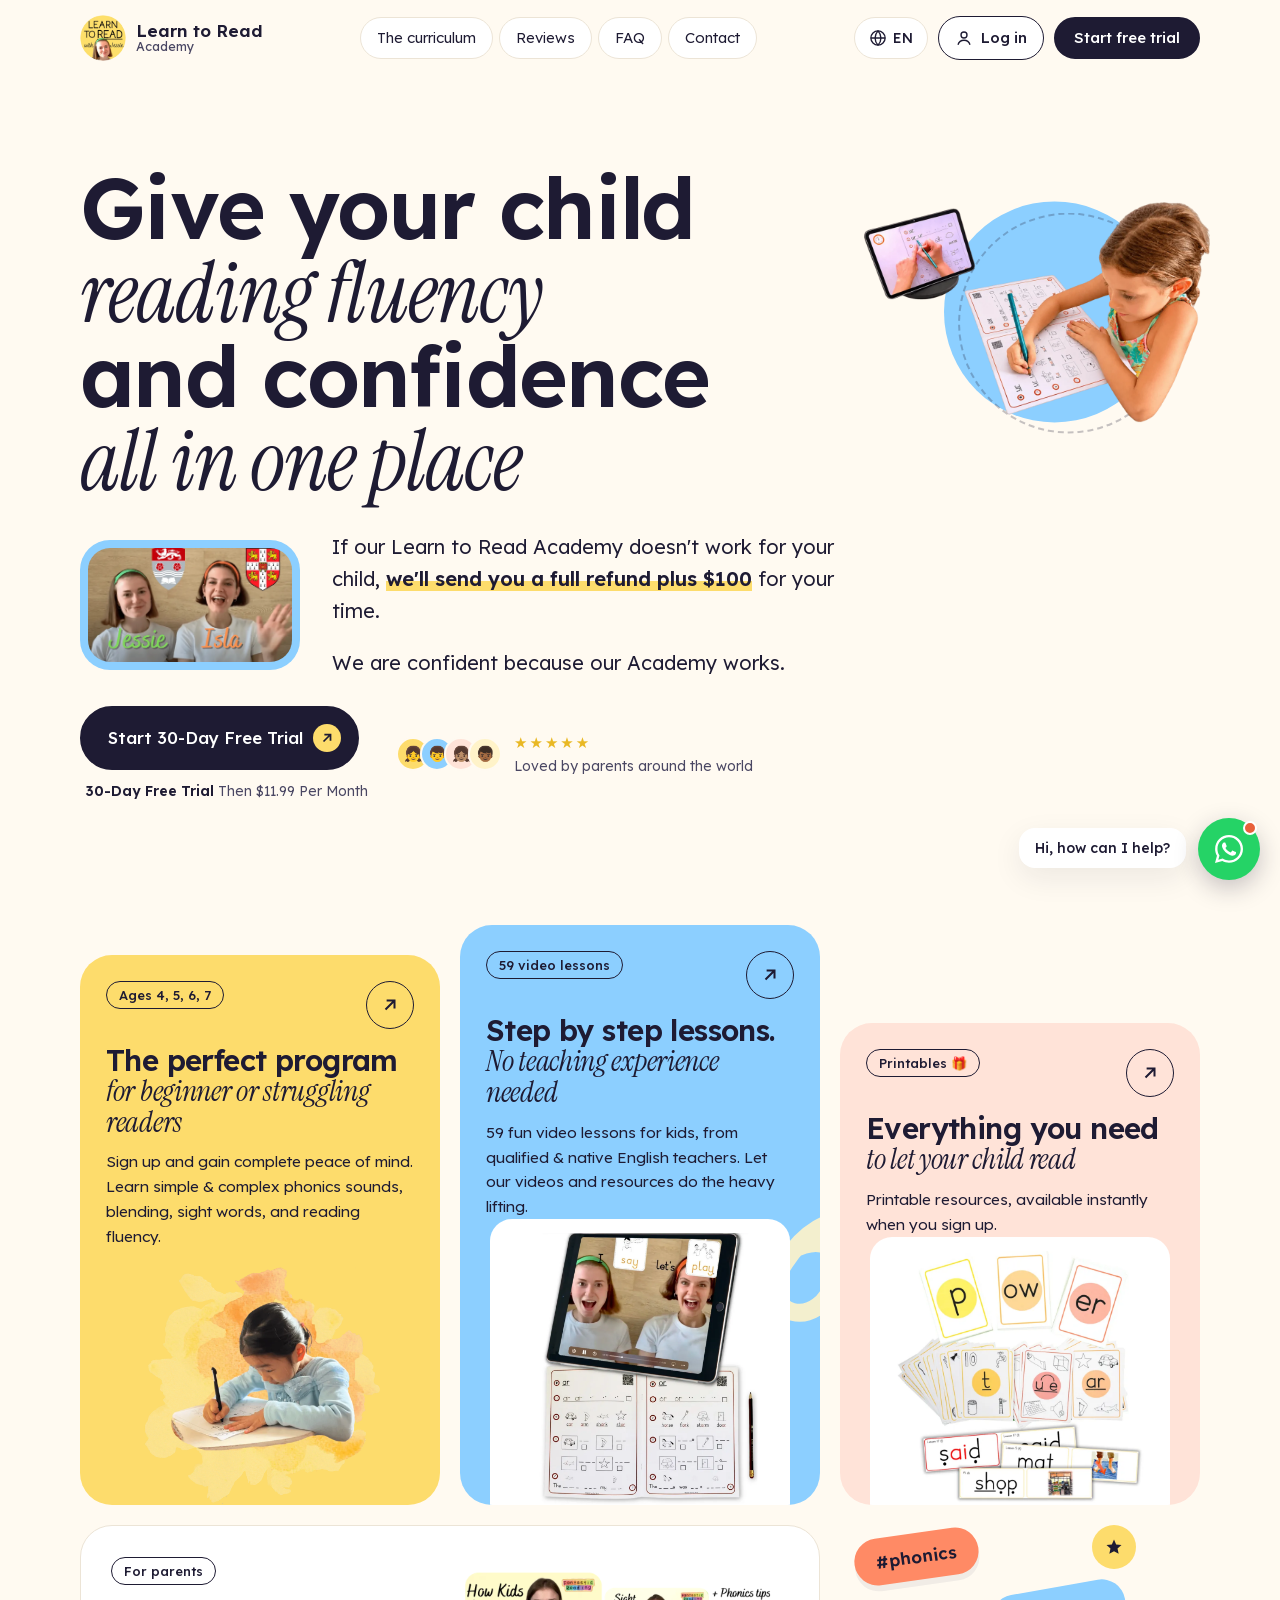
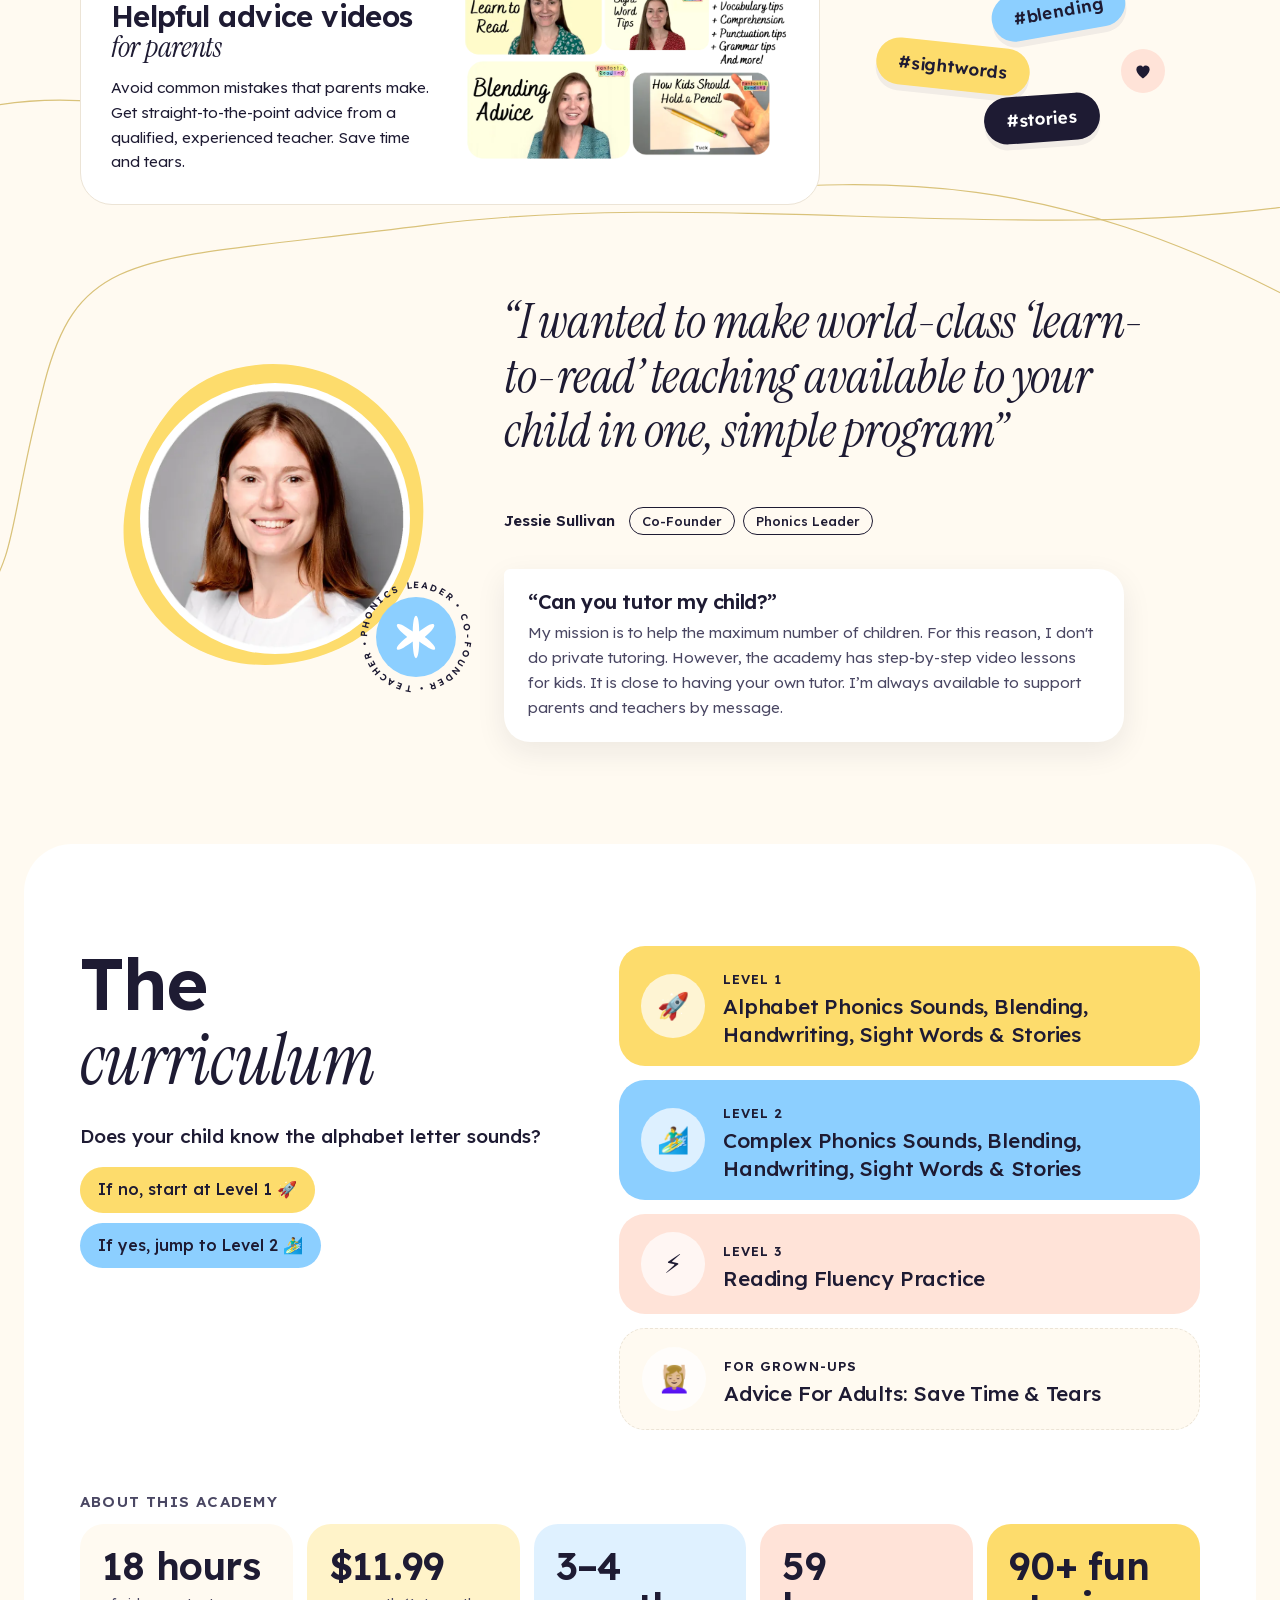
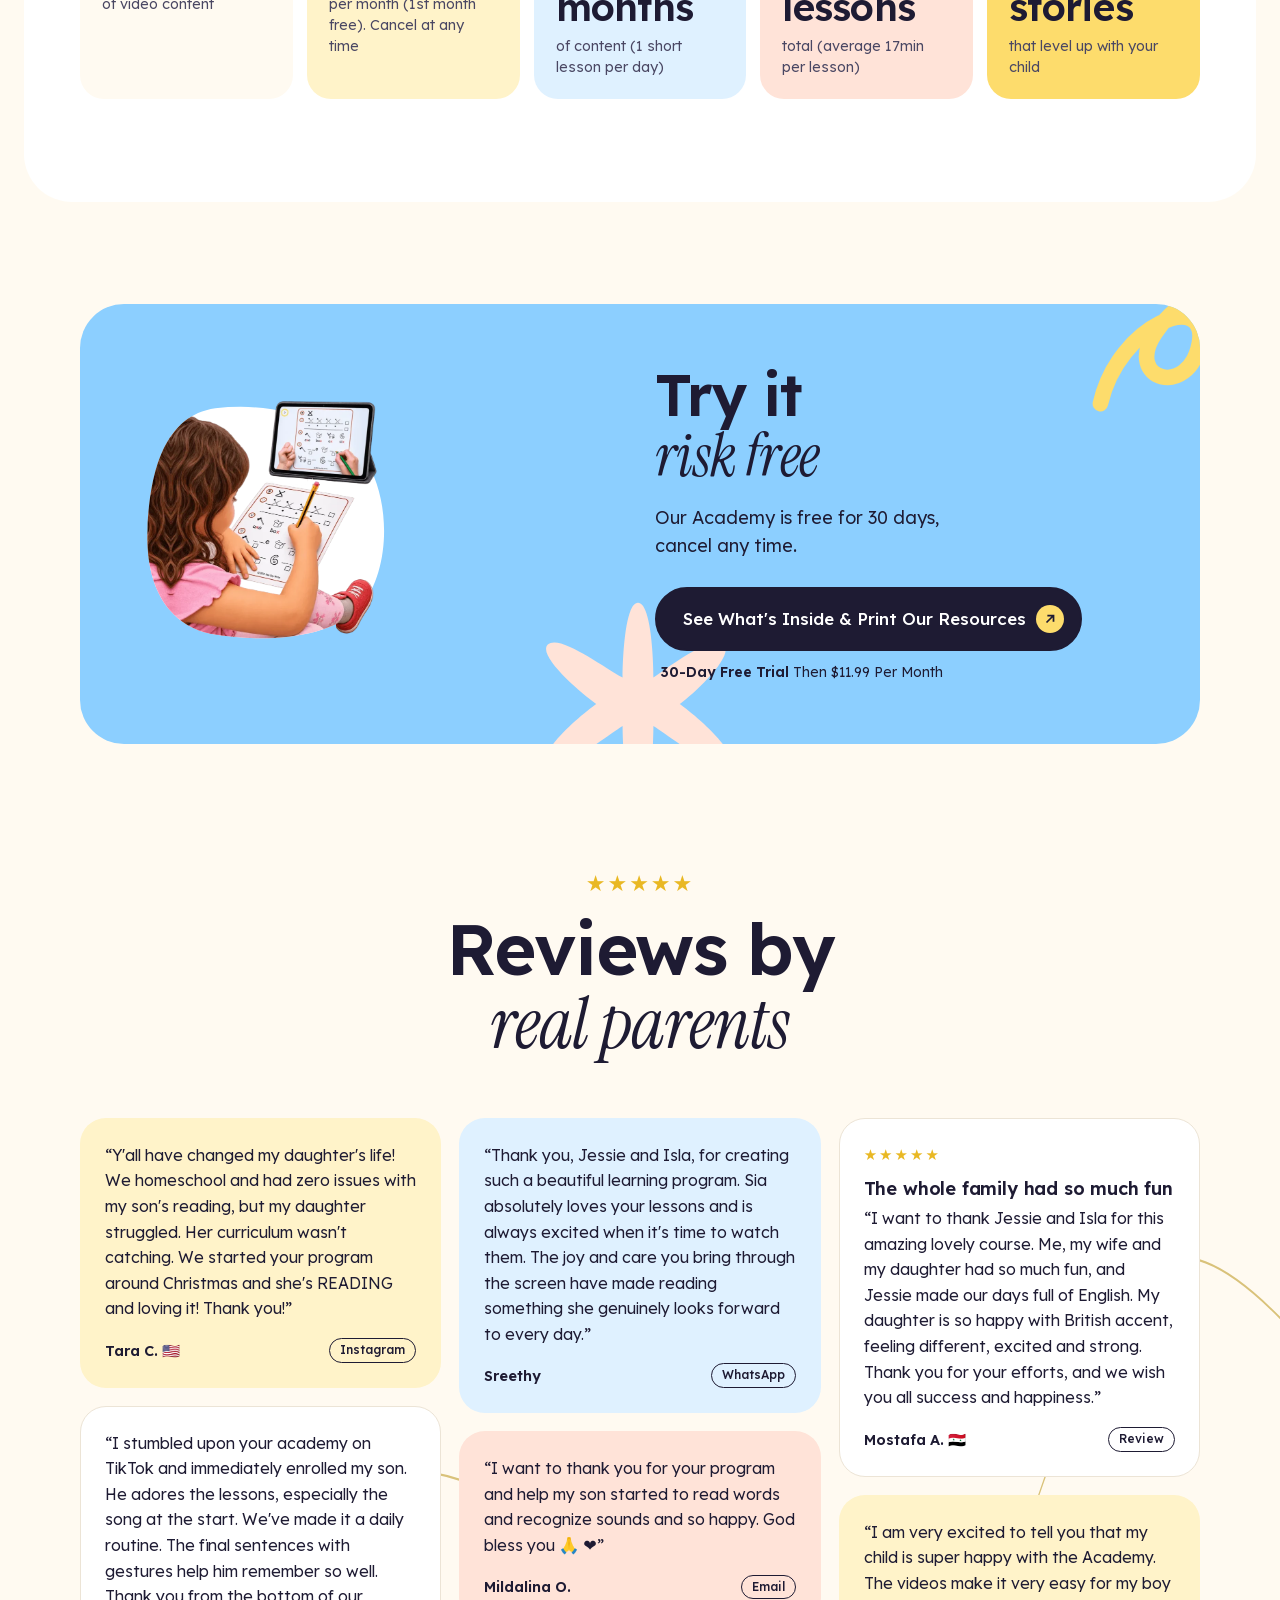
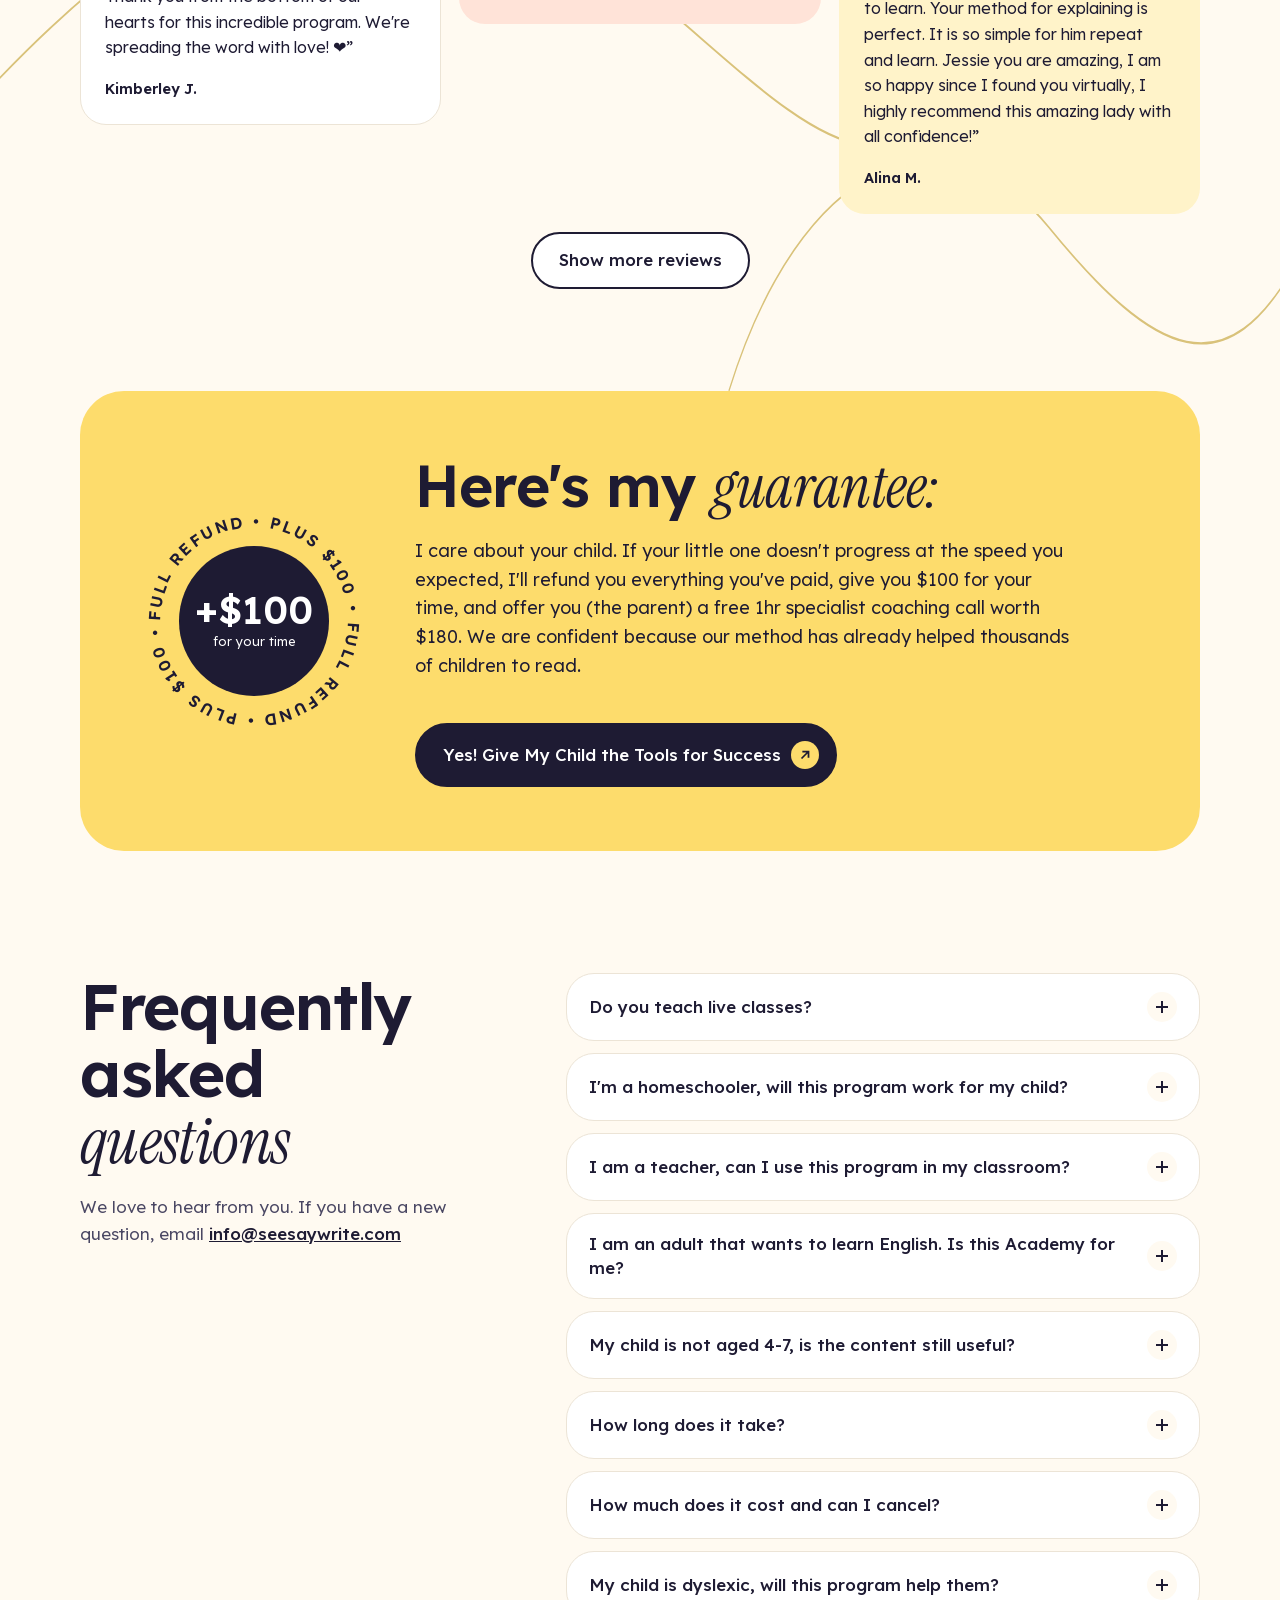
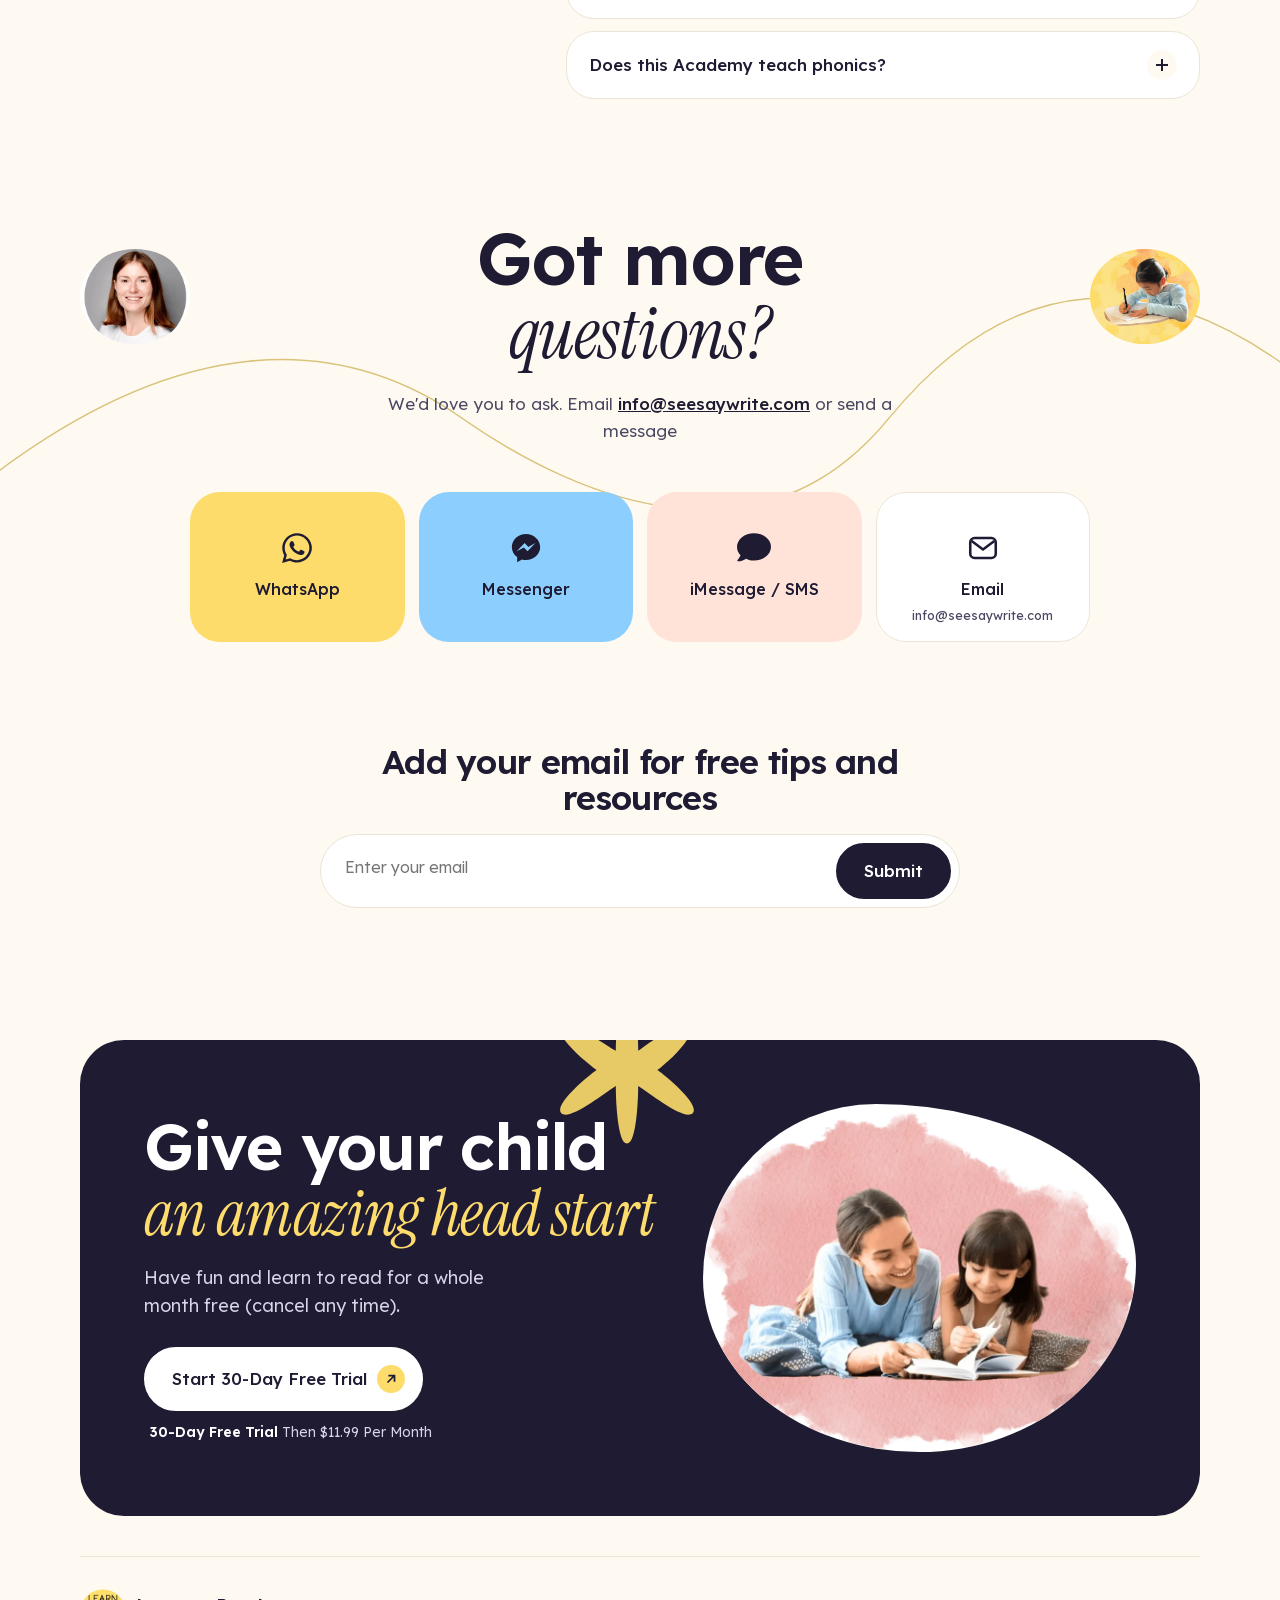
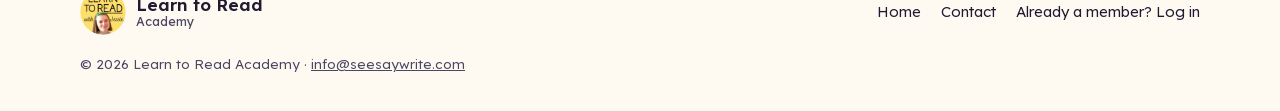
==== commit 81d0dc2e: "Hero picture smaller and sharper, heading back in place; calmer bridge lines; extra reviews open bel" ====
--- a/index.html
+++ b/index.html
@@ -111,7 +111,7 @@
         <div class="hero-grid">
           <h1><span data-i18n-html="hero.title"><span class="line">Give your child</span> <span class="line"><em>reading fluency</em></span> <span class="line">and confidence</span> <span class="line"><em>all in one place</em></span></span></h1>
           <div class="hero-side">
-            <div class="hero-pic"><img src="assets/img/hero-girl-tablet.webp" alt="A girl copying a worksheet while watching the lesson on a tablet" width="578" height="372" fetchpriority="high"></div>
+            <div class="hero-pic"><img src="assets/img/hero-girl-tablet.webp?v=2" alt="A girl copying a worksheet while watching the lesson on a tablet" width="940" height="598" fetchpriority="high"></div>
           </div>
         </div>
 
@@ -207,7 +207,7 @@
 
     <!-- ===================== JESSIE ===================== -->
     <section class="section bridge-thread" style="padding-top:20px" aria-label="A word from Jessie">
-      <svg class="thread" viewBox="0 0 1440 1000" preserveAspectRatio="none" aria-hidden="true"><path d="M-20 110 C 260 30, 520 90, 640 230 S 760 520, 1000 560 S 1300 430, 1460 520"/><path d="M1460 40 C 1250 130, 1110 250, 1190 380 S 1420 640, 1300 820 S 1010 970, 900 1020"/><path d="M-20 720 C 160 660, 250 830, 420 880 S 640 960, 720 1020"/></svg>
+      <svg class="thread" viewBox="0 0 1440 1000" preserveAspectRatio="none" aria-hidden="true"><path d="M-20 90 C 200 40, 380 200, 640 200 S 1100 120, 1460 330"/><path d="M1460 210 C 1150 260, 800 190, 480 235 S 90 260, 50 430 S 20 640, -20 700"/></svg>
       <div class="wrap">
         <div class="quote-wrap">
           <div class="quote-photo">
@@ -325,6 +325,8 @@
             <p>“I am very excited to tell you that my child is super happy with the Academy. The videos make it very easy for my boy to learn. Your method for explaining is perfect. It is so simple for him repeat and learn. Jessie you are amazing, I am so happy since I found you virtually, I highly recommend this amazing lady with all confidence!”</p>
             <footer><strong>Alina M.</strong></footer>
           </article>
+        </div>
+        <div class="reviews-grid reviews-extra">
           <article class="review extra">
             <p>“I'm a parent and find the content extremely valuable for my 6-year-old daughter, who isn't reading independently yet. The materials are fantastic and very engaging for her. She has been making really good progress after watching the videos. I would definitely recommend it to my friends and other mothers with young children.”</p>
             <footer><strong>Jacq</strong><span class="pill via">Email</span></footer>
--- a/assets/css/style.css
+++ b/assets/css/style.css
@@ -262,13 +262,15 @@
 .hero-side { display: flex; flex-direction: column; align-items: center; gap: 12px; padding-top: 8px; }
 .hero-side .photo-oval { width: 170px; height: 150px; border-radius: 50%; overflow: hidden; background: var(--sky-pale); margin-top: -30px; margin-inline-start: 60px; box-shadow: var(--shadow); }
 .hero-side .photo-oval img { width: 100%; height: 100%; object-fit: cover; }
-/* hero picture: girl with tablet on a blue circle, the iPad spilling out to the left */
-.hero-grid { align-items: center; }
-.hero-pic { position: relative; width: clamp(320px, 33vw, 470px); }
-.hero-pic img { display: block; position: relative; width: 100%; height: auto; }
-.hero-pic::before { content: ""; position: absolute; width: 74%; aspect-ratio: 1; right: 2%; top: 50%; transform: translateY(-50%);
+/* hero picture: girl with tablet on a blue circle. The space it takes up is the same as the old
+   badge + photo, so the heading doesn't move; the picture itself sits in that space and spills left. */
+.hero-side { position: relative; width: 230px; height: 290px; }
+.hero-pic { position: absolute; width: clamp(300px, 27vw, 380px); right: -10px; top: 50%; transform: translateY(-50%); }
+.hero-pic img { display: block; position: relative; z-index: 1; width: 100%; height: auto; }
+.hero-pic::before { content: ""; position: absolute; width: 64%; aspect-ratio: 1; right: 13%; top: 50%; transform: translateY(-50%);
   border-radius: 50%; background: var(--sky); }
-.hero-pic::after { content: ""; position: absolute; width: 74%; aspect-ratio: 1; right: -3%; top: 50%; transform: translateY(-46%);
+/* dashed ring sits behind the photo, so it goes behind her hair rather than over it */
+.hero-pic::after { content: ""; position: absolute; width: 64%; aspect-ratio: 1; right: 9%; top: 50%; transform: translateY(-45%);
   border-radius: 50%; border: 2px dashed var(--ink); opacity: .25; }
 
 .hero-intro { position: relative; z-index: 1; display: grid; grid-template-columns: auto 1fr; gap: 24px 32px; align-items: center; margin-top: clamp(18px, 3.2vh, 36px); max-width: 900px; }
@@ -305,9 +307,9 @@
   .hero-grid { grid-template-columns: 1fr; }
   .hero-side { flex-direction: row; justify-content: flex-start; position: absolute; inset-inline-end: -10px; top: -10px; padding: 0; }
   .hero-side .photo-oval { display: none; }
-  .hero-side { inset-inline-end: -6px; top: -6px; }
-  .hero-pic { width: 240px; }
-  .hero h1 { padding-top: 150px; }
+  .hero-side { inset-inline-end: -6px; top: -6px; width: auto; height: auto; }
+  .hero-pic { position: relative; right: auto; top: auto; transform: none; width: 190px; }
+  .hero h1 { padding-top: 96px; }
   .hero-intro { grid-template-columns: 1fr; margin-top: 28px; }
   .vsl-pill { width: 180px; height: 104px; }
   .vsl-pill.photo-only { width: 200px; height: auto; }
@@ -502,8 +504,9 @@
 .review footer { display: flex; align-items: center; justify-content: space-between; gap: 10px; margin-top: 16px; font-size: 14.5px; }
 .review footer strong { font-weight: 600; }
 .review .via { font-size: 12px; padding: 3px 10px; }
-.reviews-grid .review.extra { display: none; }
-.reviews-grid.show-all .review.extra { display: block; }
+/* the extra reviews are a separate block underneath, so the first ones never move when it opens */
+.reviews-extra { display: none; margin-top: 18px; }
+#reviewsGrid.show-all + .reviews-extra { display: block; }
 .reviews-more { display: flex; justify-content: center; margin-top: 18px; }
 .reviews-note { text-align: center; font-size: 13px; color: var(--ink-soft); margin-top: 16px; }
 
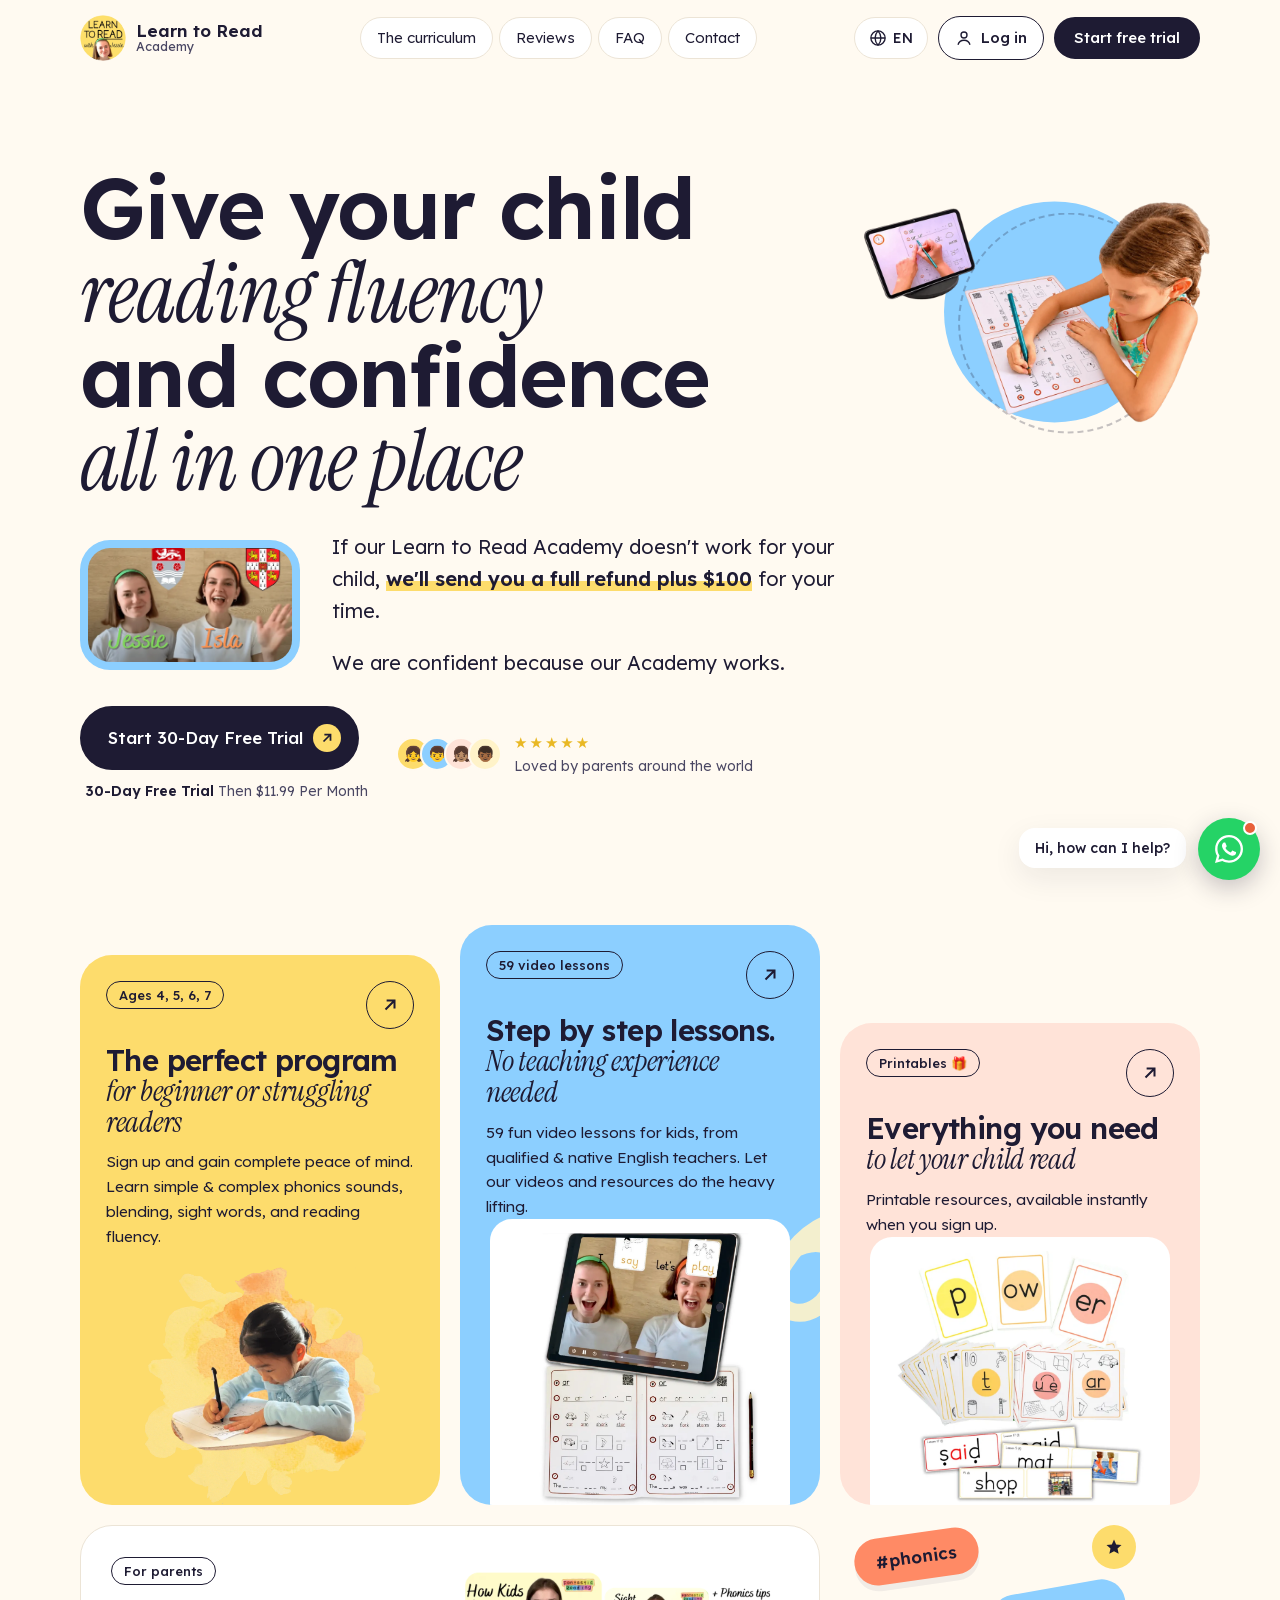
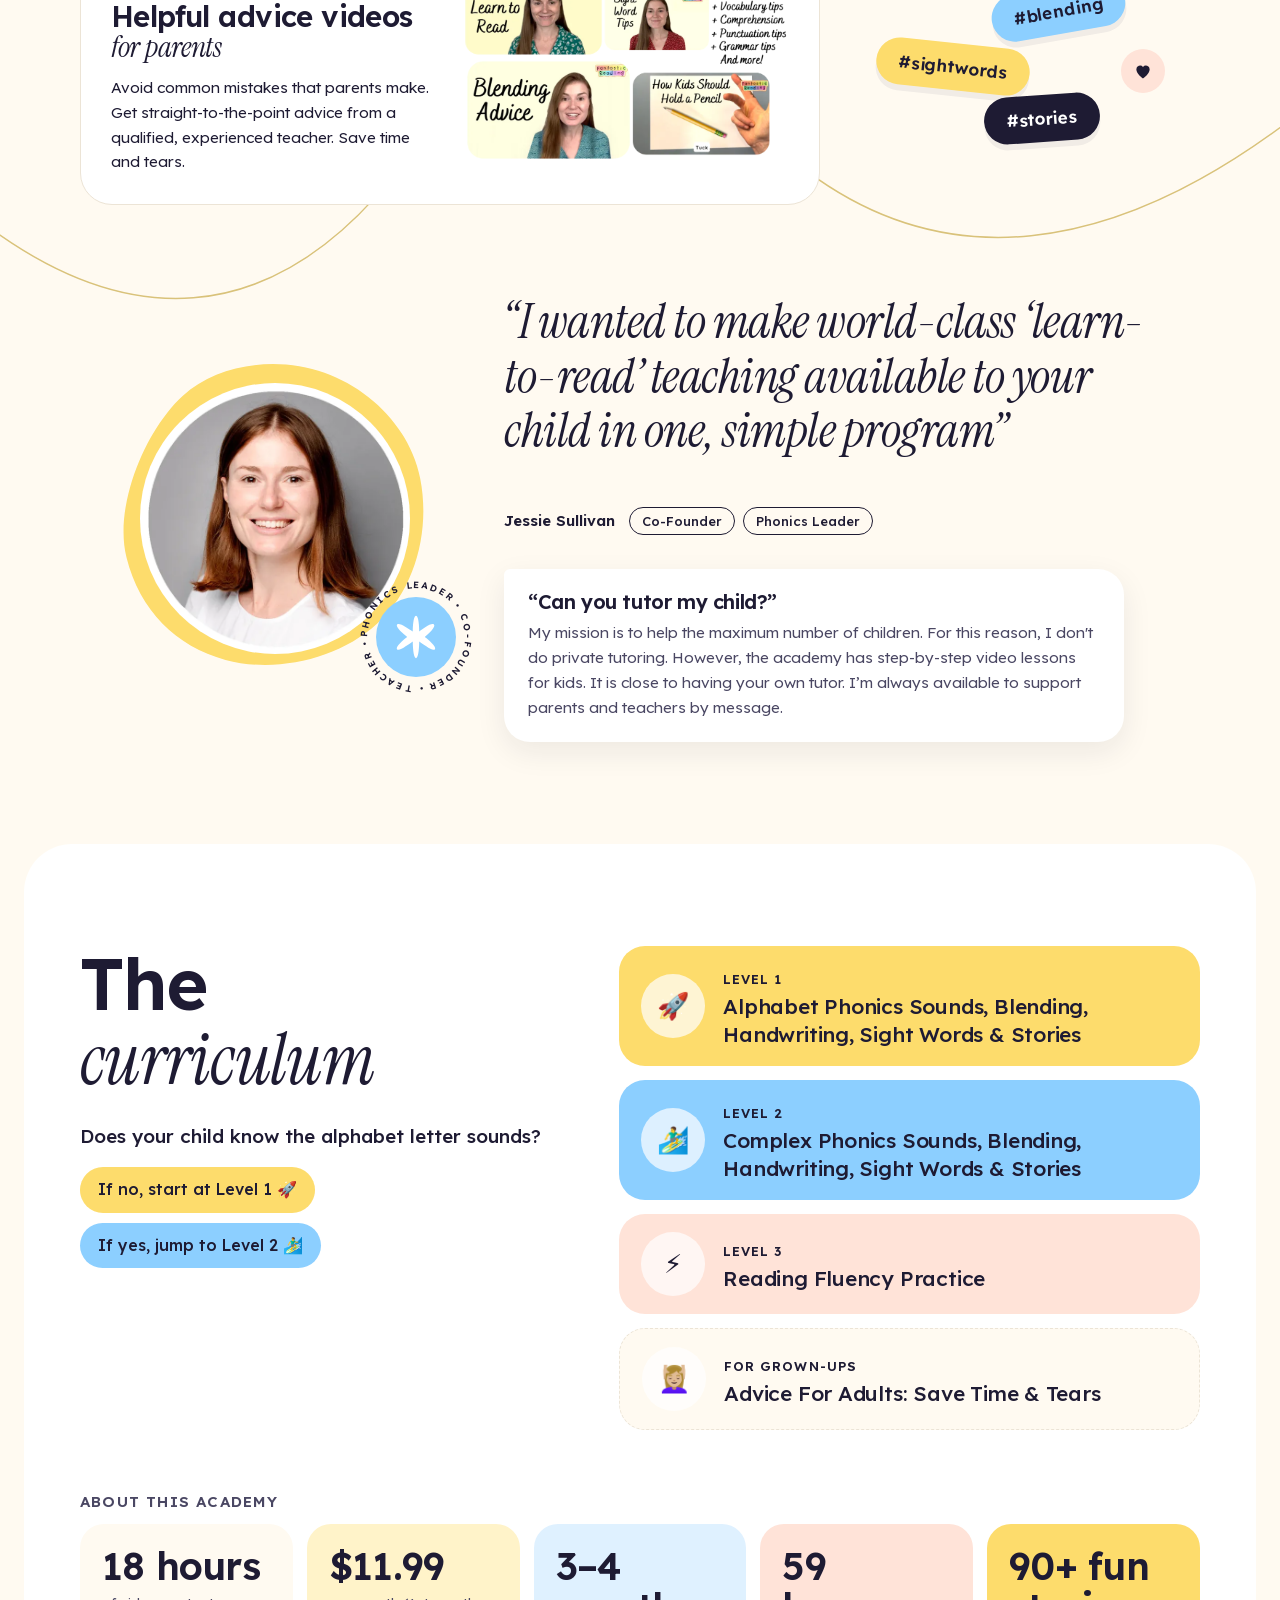
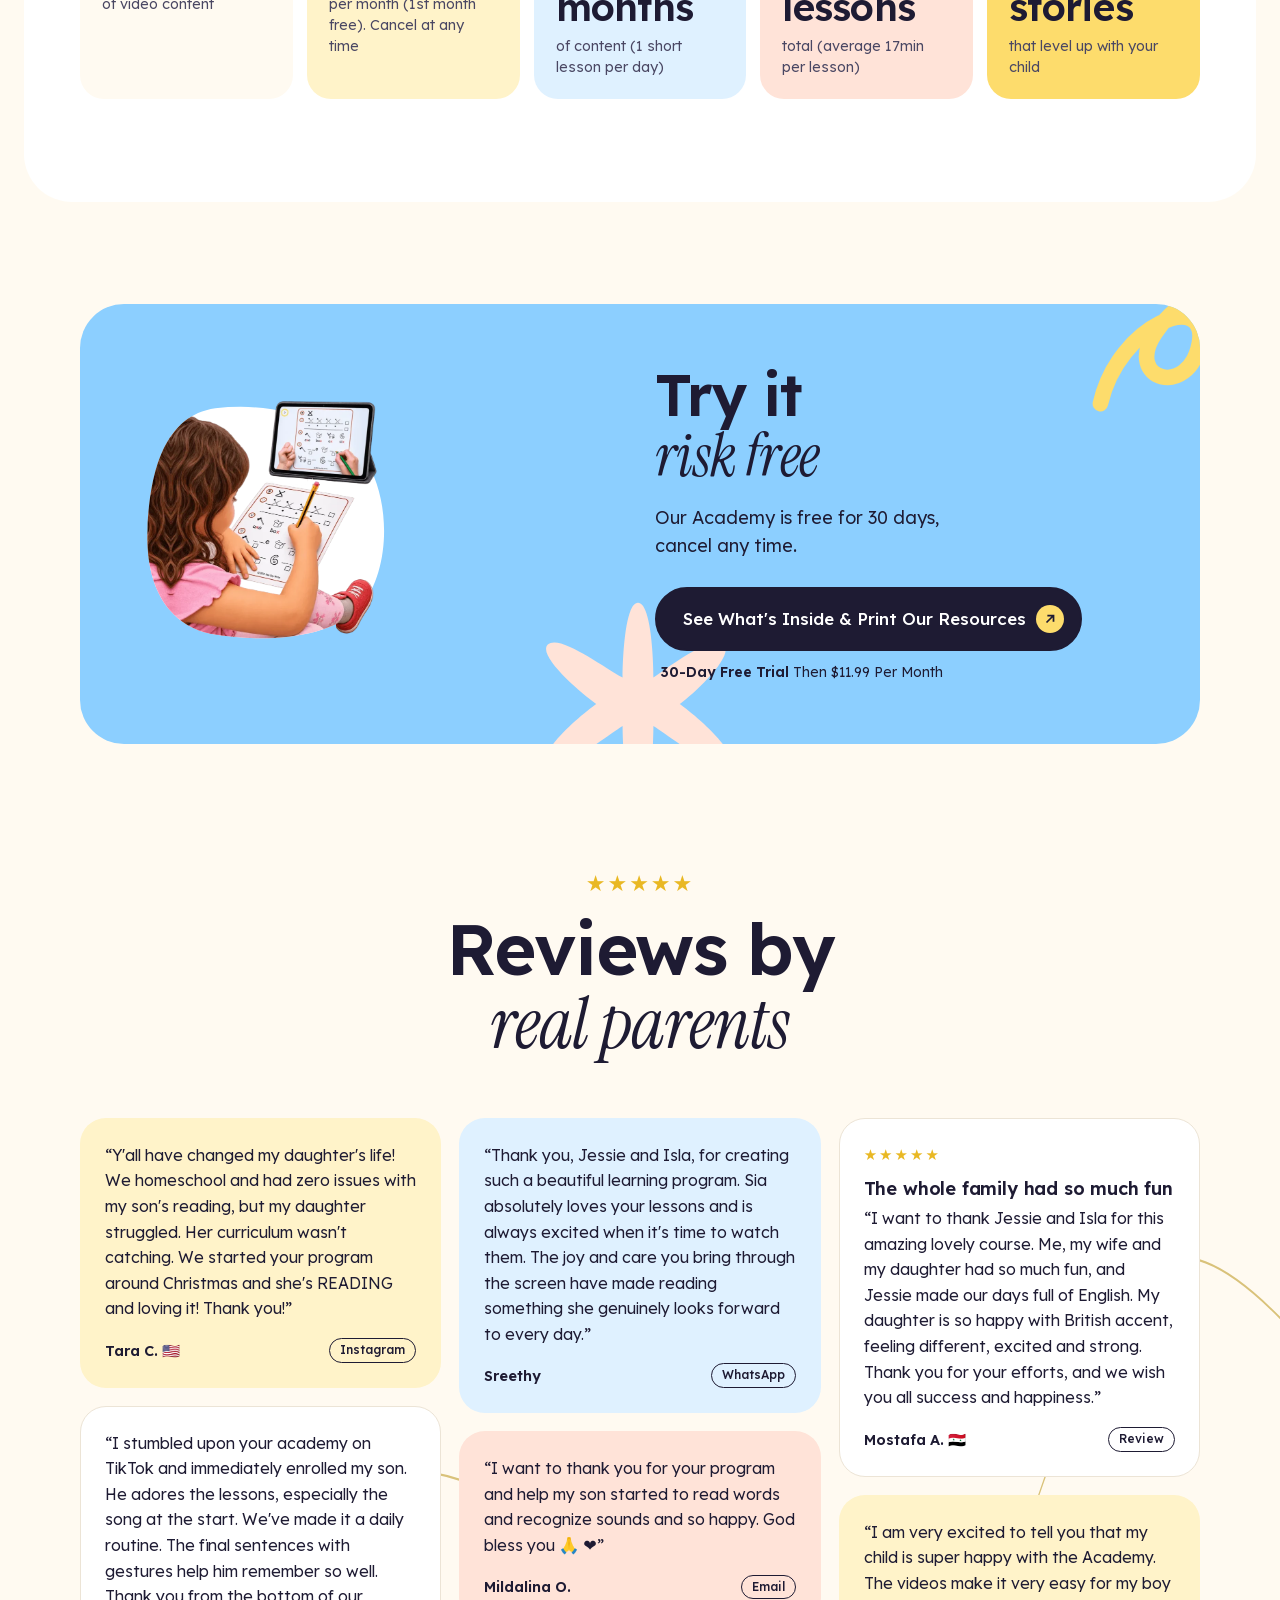
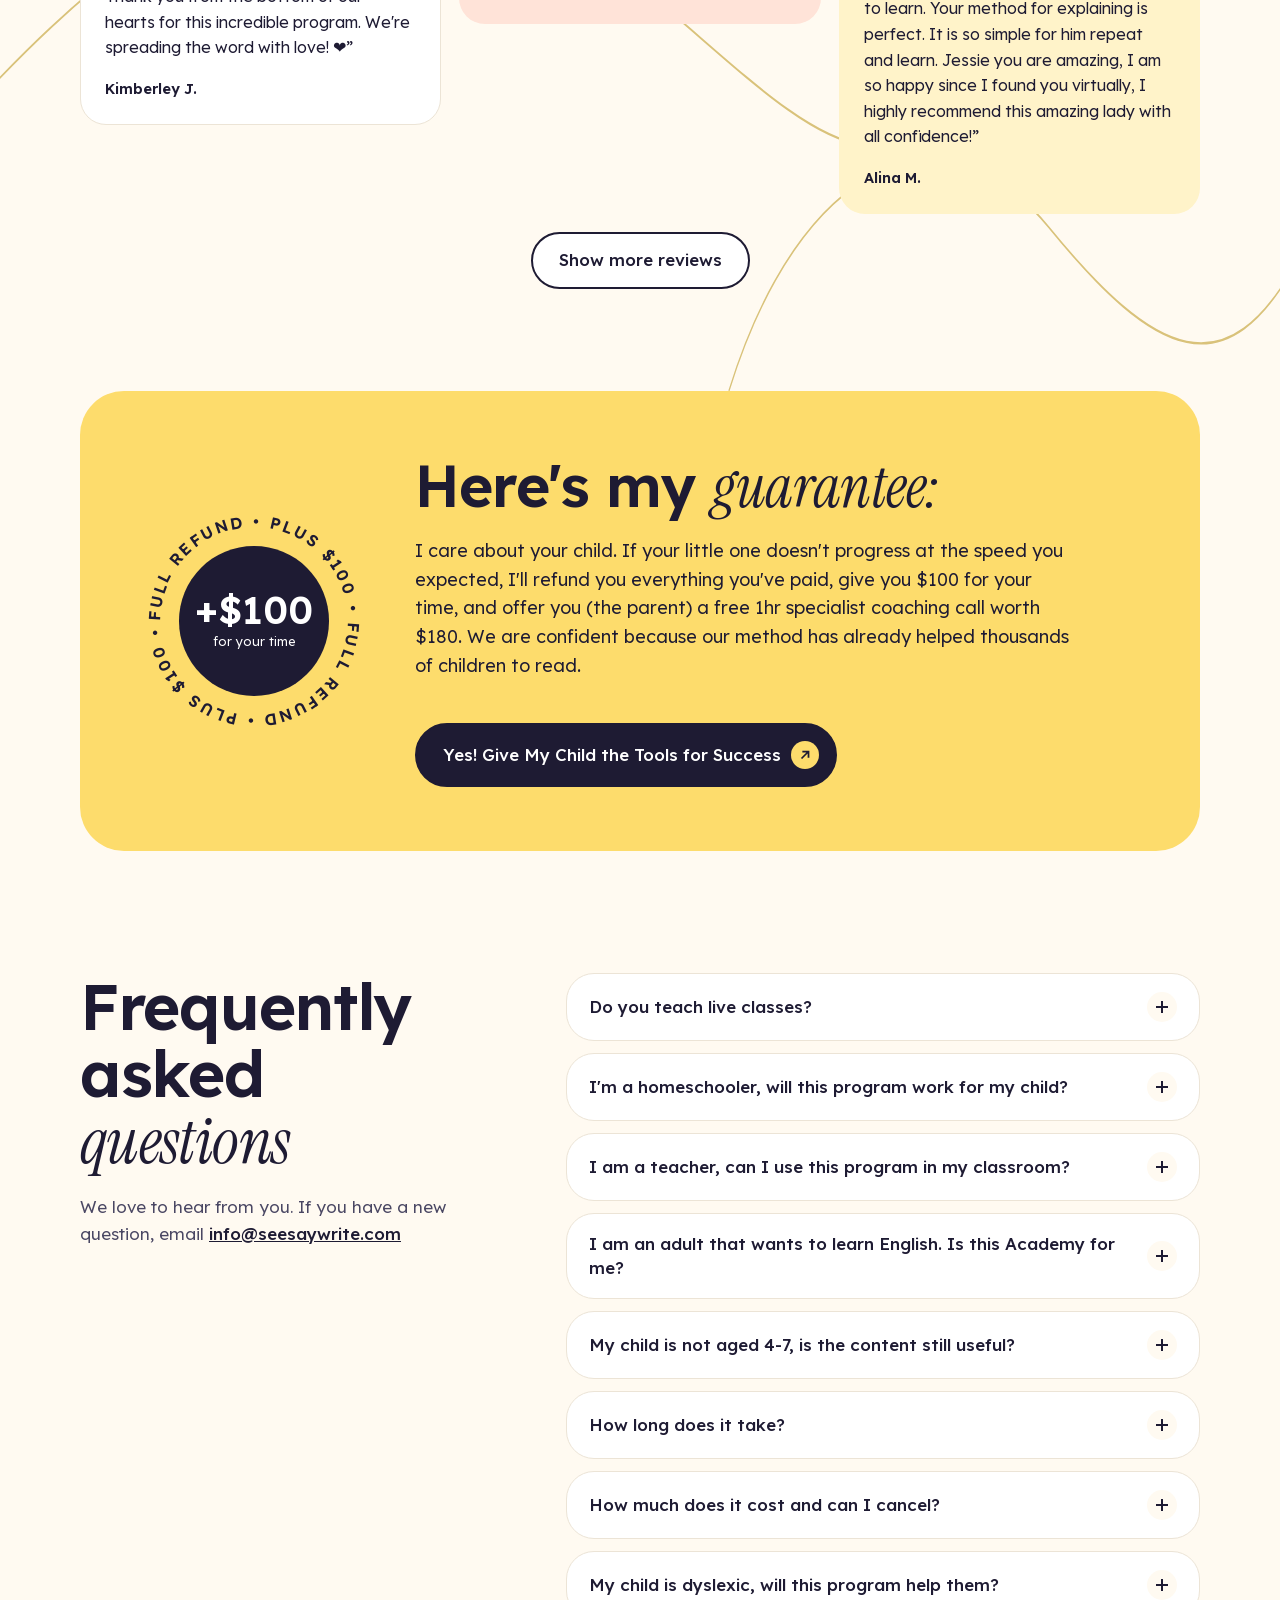
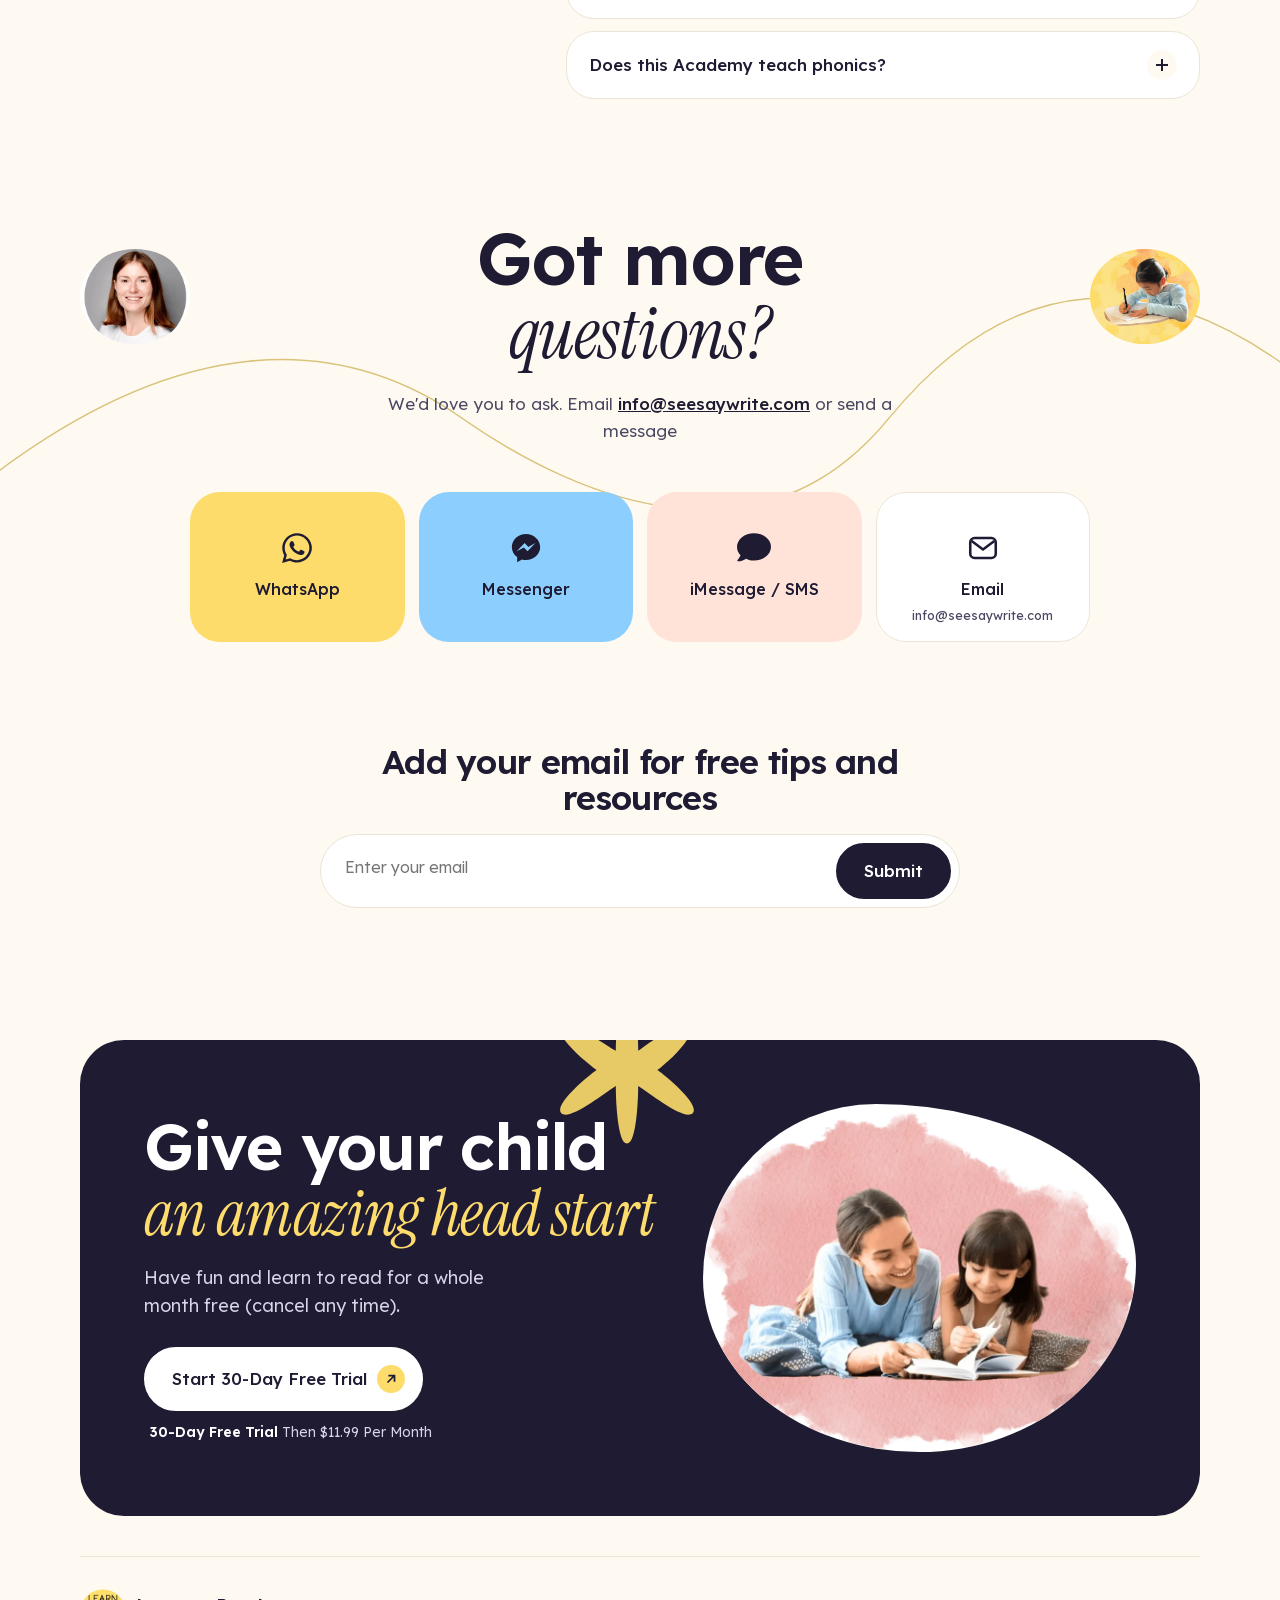
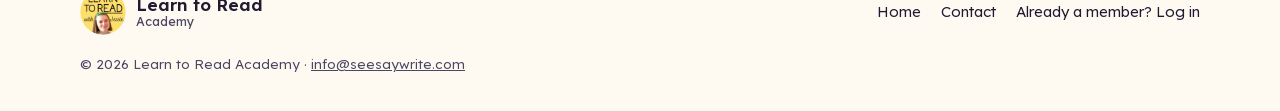
==== commit f6bafef0: "One wavy line between the cards and Jessie's quote, same wave as Got more questions Co-Authored-By: " ====
--- a/index.html
+++ b/index.html
@@ -207,7 +207,7 @@
 
     <!-- ===================== JESSIE ===================== -->
     <section class="section bridge-thread" style="padding-top:20px" aria-label="A word from Jessie">
-      <svg class="thread" viewBox="0 0 1440 1000" preserveAspectRatio="none" aria-hidden="true"><path d="M-20 90 C 200 40, 380 200, 640 200 S 1100 120, 1460 330"/><path d="M1460 210 C 1150 260, 800 190, 480 235 S 90 260, 50 430 S 20 640, -20 700"/></svg>
+      <svg class="thread" viewBox="0 0 1440 500" preserveAspectRatio="none" aria-hidden="true"><path transform="rotate(180 720 250)" d="M-20 260 C 200 120, 380 120, 520 200 S 860 340, 1000 200 S 1300 60, 1460 160"/></svg>
       <div class="wrap">
         <div class="quote-wrap">
           <div class="quote-photo">
--- a/assets/css/style.css
+++ b/assets/css/style.css
@@ -234,9 +234,10 @@
 .has-thread { position: relative; overflow: hidden; }
 .has-thread .thread { inset: 0; width: 100%; height: 100%; }
 .has-thread > .wrap { position: relative; z-index: 1; }
-/* lines that start among the cards above and run down behind Jessie's quote, joining the two sections */
+/* one wavy line (the same wave as "Got more questions") running across the gap between the cards
+   and Jessie's quote, joining the two sections */
 .bridge-thread { position: relative; }
-.bridge-thread .thread { left: 0; width: 100%; top: -240px; height: calc(100% + 240px); }
+.bridge-thread .thread { left: 0; width: 100%; top: -420px; height: 540px; }
 .bridge-thread > .wrap, .features > .wrap { position: relative; z-index: 1; }
 .hero-grid { position: relative; z-index: 1; display: grid; grid-template-columns: 1fr auto; gap: 24px 40px; align-items: start; }
 .hero h1 { font-size: clamp(40px, min(6.6vw, 10.4vh), 100px); line-height: 0.98; }
